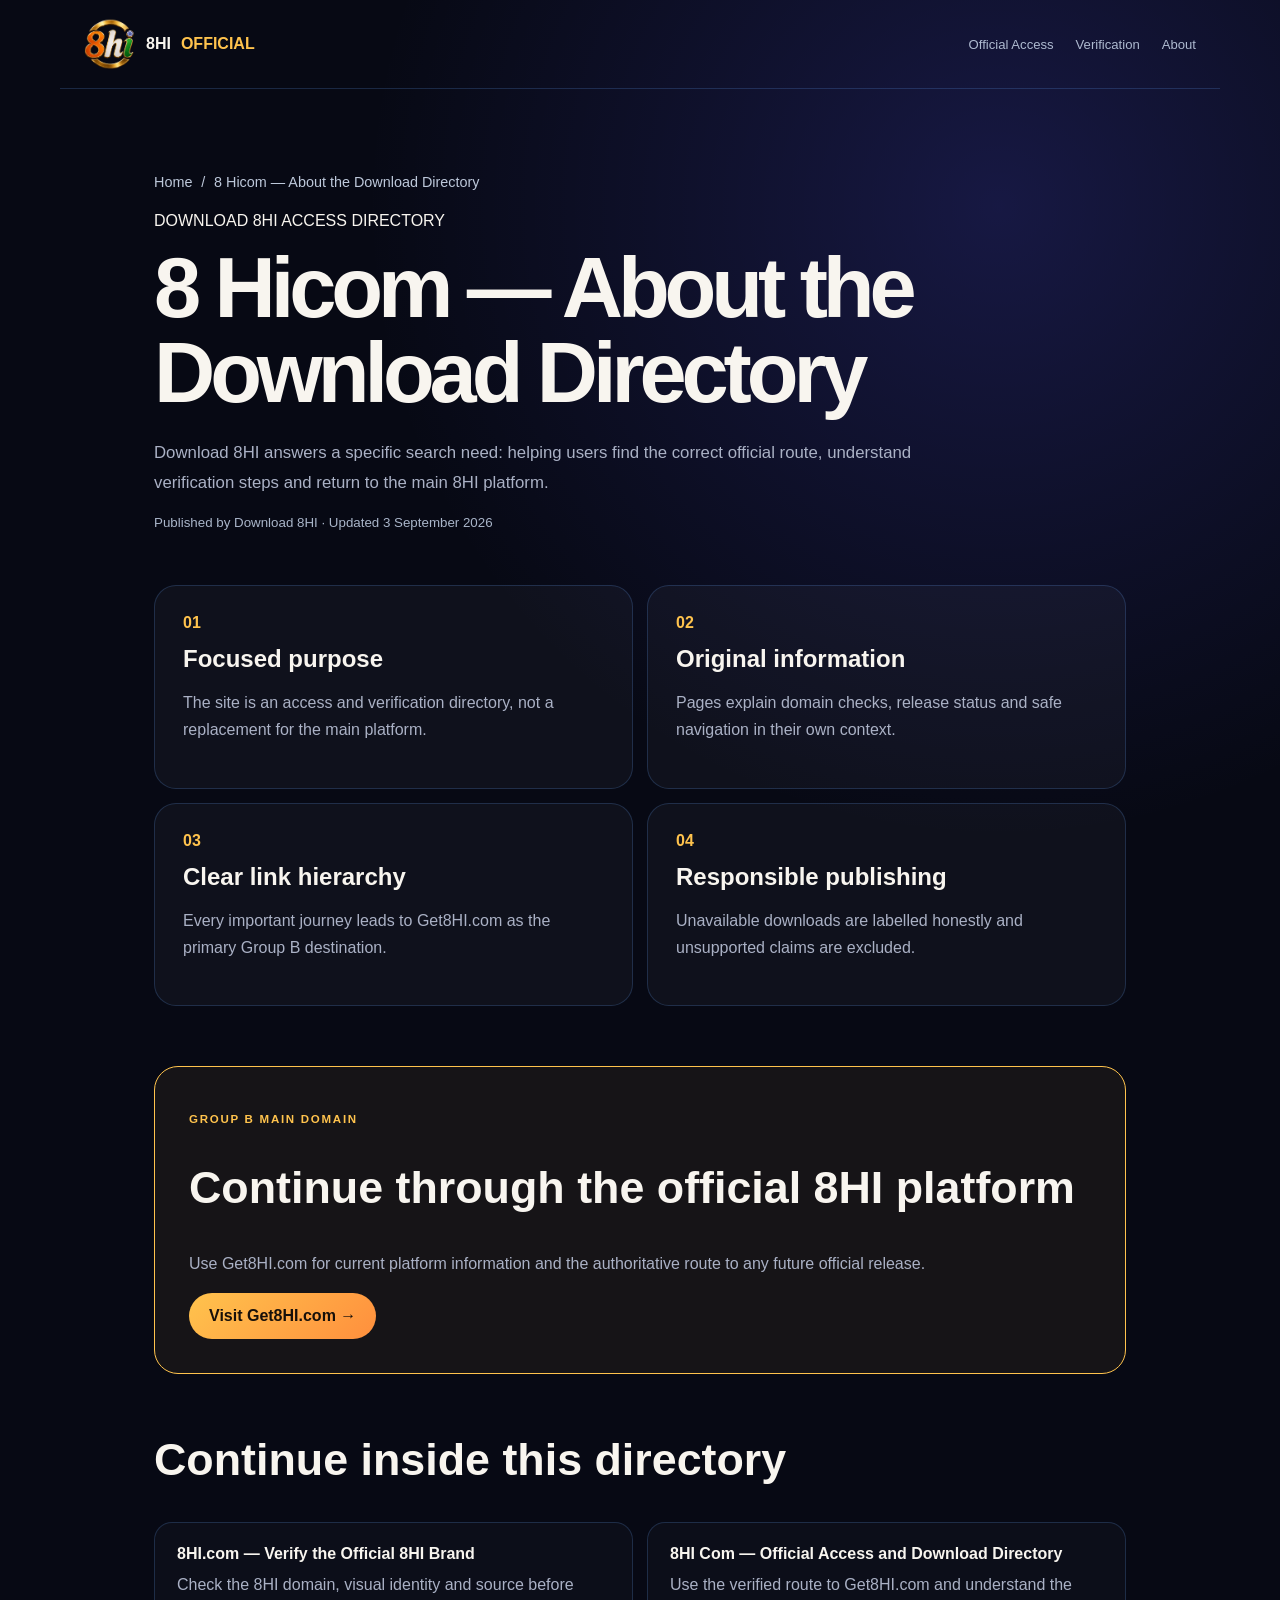
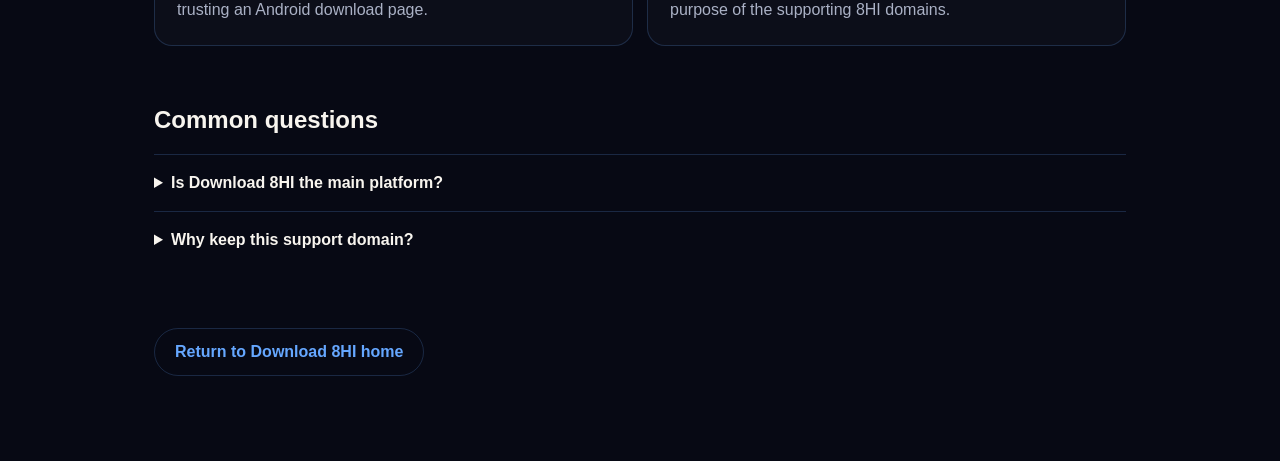
==== about/index.html @ d0ed527a "Migrate 8HI site to GitHub Pages with live APK download" ====
<!DOCTYPE html><html lang="en-IN"><head><meta charSet="utf-8"/><meta name="viewport" content="width=device-width, initial-scale=1"/><link rel="preload" href="/assets/8hi-mark.png" as="image"/><link rel="stylesheet" href="/_next/static/css/index.BvrTuBXG.css" data-rsc-css-href="/_next/static/css/index.BvrTuBXG.css" data-precedence="vite-rsc/importer-resources"/><link rel="stylesheet" href="/_next/static/css/page.BVVyRbka.css" data-rsc-css-href="/_next/static/css/page.BVVyRbka.css" data-precedence="vite-rsc/importer-resources"/><link rel="stylesheet" href="/_next/static/css/Seo.DrMm3ydV.css" data-rsc-css-href="/_next/static/css/Seo.DrMm3ydV.css" data-precedence="vite-rsc/importer-resources"/><link rel="modulepreload" fetchPriority="low" href="/_next/static/chunks/index-DeOnzYDZ.js"/><script src="/_next/static/chunks/rolldown-runtime-C60lm6uB.js" type="module" async=""></script><script src="/_next/static/chunks/framework-BgSIrAUN.js" type="module" async=""></script><link rel="modulepreload" href="/_next/static/chunks/layout-segment-context-BH-YKs9g.js" crossorigin=""/><script>Object.assign(((self[Symbol.for("vinext.navigationRuntime")]??={bootstrap:{routeManifest:null},functions:{}}).bootstrap.rsc??={rsc:[]}),{params:{"slug":"about"},nav:{"pathname":"/about","searchParams":[]}})</script><link rel="modulepreload" href="/_next/static/chunks/index-DeOnzYDZ.js" />
</head><body><main><script type="application/ld+json">{"@context":"https://schema.org","@graph":[{"@type":"Organization","@id":"https://download8hi.com/#organization","name":"Download 8HI","url":"https://download8hi.com/","logo":{"@type":"ImageObject","url":"https://download8hi.com/icon-512.png"}},{"@type":"WebSite","@id":"https://download8hi.com/#website","name":"Download 8HI","url":"https://download8hi.com/","inLanguage":"en-IN","publisher":{"@id":"https://download8hi.com/#organization"}},{"@type":"WebPage","name":"8 Hicom — About the Download Directory","description":"Learn why Download 8HI exists and how it supports the primary Get8HI.com platform without duplicating it.","url":"https://download8hi.com/about","datePublished":"2026-08-31","dateModified":"2026-08-31","isPartOf":{"@id":"https://download8hi.com/#website"}},{"@type":"BreadcrumbList","itemListElement":[{"@type":"ListItem","position":1,"name":"Download 8HI","item":"https://download8hi.com/"},{"@type":"ListItem","position":2,"name":"8 Hicom — About the Download Directory","item":"https://download8hi.com/about"}]},{"@type":"FAQPage","mainEntity":[{"@type":"Question","name":"Is Download 8HI the main platform?","acceptedAnswer":{"@type":"Answer","text":"No. Get8HI.com is the main Group B platform."}},{"@type":"Question","name":"Why keep this support domain?","acceptedAnswer":{"@type":"Answer","text":"It serves users searching specifically for download and verification information."}}]}]}</script><header><a class="brand" href="/"><img src="/assets/8hi-mark.png" alt="Download 8HI" width="52" height="52"/>8HI <b>OFFICIAL</b></a><nav><a href="/official-sites">Official Access</a><a href="/brand">Verification</a><a href="/about">About</a></nav></header><article class="subpage"><nav class="crumb"><a href="/">Home</a><span>/</span><span>8 Hicom — About the Download Directory</span></nav><p class="eyebrow">DOWNLOAD 8HI ACCESS DIRECTORY</p><h1>8 Hicom — About the Download Directory</h1><p class="intro">Download 8HI answers a specific search need: helping users find the correct official route, understand verification steps and return to the main 8HI platform.</p><small class="updated">Published by Download 8HI · Updated 3 September 2026</small><div class="subgrid"><section><b>0<!-- -->1</b><h2>Focused purpose</h2><p>The site is an access and verification directory, not a replacement for the main platform.</p></section><section><b>0<!-- -->2</b><h2>Original information</h2><p>Pages explain domain checks, release status and safe navigation in their own context.</p></section><section><b>0<!-- -->3</b><h2>Clear link hierarchy</h2><p>Every important journey leads to Get8HI.com as the primary Group B destination.</p></section><section><b>0<!-- -->4</b><h2>Responsible publishing</h2><p>Unavailable downloads are labelled honestly and unsupported claims are excluded.</p></section></div><section class="official-cta"><p>GROUP B MAIN DOMAIN</p><h2>Continue through the official 8HI platform</h2><p>Use Get8HI.com for current platform information and the authoritative route to any future official release.</p><a class="primary" href="https://get8hi.com/">Visit Get8HI.com →</a></section><section class="related"><h2>Continue inside this directory</h2><div><a href="/brand"><strong>8HI.com — Verify the Official 8HI Brand</strong><span>Check the 8HI domain, visual identity and source before trusting an Android download page.</span></a><a href="/official-sites"><strong>8HI Com — Official Access and Download Directory</strong><span>Use the verified route to Get8HI.com and understand the purpose of the supporting 8HI domains.</span></a></div></section><div class="faq"><h2>Common questions</h2><details><summary>Is Download 8HI the main platform?</summary><p>No. Get8HI.com is the main Group B platform.</p></details><details><summary>Why keep this support domain?</summary><p>It serves users searching specifically for download and verification information.</p></details></div><a class="secondary" href="/">Return to Download 8HI home</a></article></main><!--$--><!--/$--><div hidden=""><!--$--><div hidden=""><title>8 Hicom — About the Download Directory | Download 8HI</title><meta name="description" content="Learn why Download 8HI exists and how it supports the primary Get8HI.com platform without duplicating it."><meta name="robots" content="index, follow"><meta name="googlebot" content="index, follow, max-image-preview:large, max-snippet:-1"><meta property="og:title" content="Download 8HI — Official Release Guide"><meta property="og:description" content="A clear route to verified 8HI Android download information."><meta property="og:url" content="https://download8hi.com"><meta property="og:site_name" content="Download 8HI"><meta property="og:type" content="website"><meta property="og:locale" content="en_IN"><meta property="og:image" content="https://download8hi.com/og.png"><meta name="twitter:card" content="summary_large_image"><meta name="twitter:title" content="Download 8HI — Official Release Guide"><meta name="twitter:description" content="A clear route to verified 8HI Android download information."><meta name="twitter:image" content="https://download8hi.com/og.png"><link rel="shortcut icon" href="/favicon.ico"><link rel="icon" href="/icon-48.png" type="image/png" sizes="48x48"><link rel="icon" href="/icon.png" type="image/png" sizes="96x96"><link rel="icon" href="/icon-192.png" type="image/png" sizes="192x192"><link rel="icon" href="/favicon.ico" type="image/x-icon" sizes="48x48"><link rel="apple-touch-icon" href="/icon-192.png" type="image/png" sizes="192x192"><link rel="manifest" href="/manifest.webmanifest"><link rel="canonical" href="https://download8hi.com/about"></div><!--/$--></div><script type="module" src="/_next/static/chunks/index-DeOnzYDZ.js" id="_R_" async=""></script><script>((self[Symbol.for("vinext.navigationRuntime")]??={bootstrap:{routeManifest:null},functions:{}}).bootstrap.rsc??={rsc:[]}).rsc.push("4:I[\"d5075e13e03a\",[],\"Children\",1]\n")</script><script>((self[Symbol.for("vinext.navigationRuntime")]??={bootstrap:{routeManifest:null},functions:{}}).bootstrap.rsc??={rsc:[]}).rsc.push("5:I[\"f68a58624a56\",[],\"GlobalErrorBoundary\",1]\n")</script><script>((self[Symbol.for("vinext.navigationRuntime")]??={bootstrap:{routeManifest:null},functions:{}}).bootstrap.rsc??={rsc:[]}).rsc.push("6:I[\"ffd5c8636600\",[],\"default\",1]\n")</script><script>((self[Symbol.for("vinext.navigationRuntime")]??={bootstrap:{routeManifest:null},functions:{}}).bootstrap.rsc??={rsc:[]}).rsc.push("7:I[\"f68a58624a56\",[],\"ErrorBoundary\",1]\n")</script><script>((self[Symbol.for("vinext.navigationRuntime")]??={bootstrap:{routeManifest:null},functions:{}}).bootstrap.rsc??={rsc:[]}).rsc.push("8:I[\"ed53b9c3ef4a\",[],\"LayoutSegmentProvider\",1]\n")</script><script>((self[Symbol.for("vinext.navigationRuntime")]??={bootstrap:{routeManifest:null},functions:{}}).bootstrap.rsc??={rsc:[]}).rsc.push("9:I[\"d5075e13e03a\",[],\"Slot\",1]\n")</script><script>((self[Symbol.for("vinext.navigationRuntime")]??={bootstrap:{routeManifest:null},functions:{}}).bootstrap.rsc??={rsc:[]}).rsc.push("a:I[\"f68a58624a56\",[],\"NotFoundBoundary\",1]\n")</script><script>((self[Symbol.for("vinext.navigationRuntime")]??={bootstrap:{routeManifest:null},functions:{}}).bootstrap.rsc??={rsc:[]}).rsc.push("b:I[\"fe48302fca77\",[],\"AppRouterScrollTarget\",1]\n")</script><script>((self[Symbol.for("vinext.navigationRuntime")]??={bootstrap:{routeManifest:null},functions:{}}).bootstrap.rsc??={rsc:[]}).rsc.push("c:I[\"f68a58624a56\",[],\"RedirectBoundary\",1]\n")</script><script>((self[Symbol.for("vinext.navigationRuntime")]??={bootstrap:{routeManifest:null},functions:{}}).bootstrap.rsc??={rsc:[]}).rsc.push("d:\"$Sreact.suspense\"\n")</script><script>((self[Symbol.for("vinext.navigationRuntime")]??={bootstrap:{routeManifest:null},functions:{}}).bootstrap.rsc??={rsc:[]}).rsc.push(":HL[\"/_next/static/css/index.BvrTuBXG.css\",\"style\"     ]\n")</script><script>((self[Symbol.for("vinext.navigationRuntime")]??={bootstrap:{routeManifest:null},functions:{}}).bootstrap.rsc??={rsc:[]}).rsc.push("0:{\"__route\":\"route:/about\",\"__interceptionContext\":null,\"__layoutIds\":[\"layout:/\"],\"__rootLayout\":\"/\",\"__sourcePage\":\"/[slug]/page\",\"__vinext_streaming_metadata_body:route:/about\":\"$L1\",\"__vinext_streaming_metadata_outlet:route:/about\":\"$L2\",\"page:/about\":\"$L3\",\"layout:/\":[[[[\"$\",\"link\",\"css:/_next/static/css/index.BvrTuBXG.css\",{\"rel\":\"stylesheet\",\"precedence\":\"vite-rsc/importer-resources\",\"href\":\"/_next/static/css/index.BvrTuBXG.css\",\"data-rsc-css-href\":\"/_next/static/css/index.BvrTuBXG.css\"}],\"$undefined\"],[\"$\",\"html\",null,{\"lang\":\"en-IN\",\"children\":[\"$\",\"body\",null,{\"children\":[\"$\",\"$L4\",null,{}]}]}]],null],\"route:/about\":[[[\"$\",\"meta\",null,{\"charSet\":\"utf-8\"}],null,[[\"$\",\"meta\",\"0\",{\"name\":\"viewport\",\"content\":\"width=device-width, initial-scale=1\"}]]],[\"$\",\"$L5\",null,{\"fallback\":\"$6\",\"children\":[\"$\",\"$L7\",null,{\"fallback\":\"$6\",\"children\":[\"$\",\"$L8\",null,{\"providerId\":\"layout:/\",\"segmentMap\":{\"children\":[\"about\"]},\"children\":[\"$\",\"$L9\",null,{\"id\":\"layout:/\",\"parallelSlots\":\"$undefined\",\"children\":[\"$\",\"$La\",null,{\"resetKey\":\"slug|about|d\",\"fallback\":[\"$\",\"main\",null,{\"className\":\"subpage\",\"children\":[[\"$\",\"p\",null,{\"className\":\"eyebrow\",\"children\":\"404\"}],[\"$\",\"h1\",null,{\"children\":\"Destination not found\"}],[\"$\",\"p\",null,{\"className\":\"intro\",\"children\":\"Use the official directory to find a verified 8HI destination.\"}],[\"$\",\"a\",null,{\"href\":\"/official-sites\",\"children\":\"Open official sites\"}]]}],\"children\":[\"$\",\"$La\",null,{\"resetKey\":\"[\\\"slug|about|d\\\"]\",\"fallback\":[\"$\",\"main\",null,{\"className\":\"subpage\",\"children\":[[\"$\",\"p\",null,{\"className\":\"eyebrow\",\"children\":\"404\"}],[\"$\",\"h1\",null,{\"children\":\"Destination not found\"}],[\"$\",\"p\",null,{\"className\":\"intro\",\"children\":\"Use the official directory to find a verified 8HI destination.\"}],[\"$\",\"a\",null,{\"href\":\"/official-sites\",\"children\":\"Open official sites\"}]]}],\"children\":[\"$\",\"$Lb\",null,{\"children\":[\"$\",\"$Lc\",null,{\"children\":[[\"$\",\"$L8\",null,{\"providerId\":\"page:/about\",\"segmentMap\":{\"children\":[\"__PAGE__\"]},\"children\":[\"$\",\"$L9\",null,{\"id\":\"page:/about\"}]}],[\"$\",\"$d\",null,{\"fallback\":null,\"children\":[\"$\",\"$L9\",null,{\"id\":\"__vinext_streaming_metadata_outlet:route:/about\"}]}]]}]}]}]}]}]}]}]}],null,[\"$\",\"div\",null,{\"hidden\":true,\"children\":[\"$\",\"$d\",null,{\"fallback\":null,\"children\":[\"$\",\"$L9\",null,{\"id\":\"__vinext_streaming_metadata_body:route:/about\"}]}]}]],\"__layoutFlags\":{\"layout:/\":\"s\"},\"__artifactCompatibility\":{\"schemaVersion\":1,\"graphVersion\":\"app-route-graph:c75e66a7605490d9\",\"deploymentVersion\":\"1310b434-4f62-49c1-a3fc-9533849b3d44\",\"appElementsSchemaVersion\":1,\"rscPayloadSchemaVersion\":1,\"rootBoundaryId\":\"/\",\"renderEpoch\":null},\"__renderObservation\":{\"schemaVersion\":1,\"output\":{\"kind\":\"app-rsc\",\"mountedSlotsFingerprint\":null,\"renderEpoch\":null,\"rootBoundaryId\":\"/\",\"routeId\":\"route:/about\"},\"completeness\":\"partial\",\"boundaryOutcome\":{\"kind\":\"unknown\"},\"requestApis\":[{\"kind\":\"connection\",\"status\":\"unknown\"},{\"kind\":\"cookies\",\"status\":\"unknown\"},{\"kind\":\"draftMode\",\"status\":\"unknown\"},{\"kind\":\"headers\",\"status\":\"unknown\"},{\"kind\":\"params\",\"status\":\"observed\"},{\"kind\":\"searchParams\",\"status\":\"unknown\"}],\"dynamicFetches\":[],\"cacheTags\":[\"/about\",\"_N_T_/[slug]/layout\",\"_N_T_/[slug]/page\",\"_N_T_/about\",\"_N_T_/layout\"],\"pathTags\":[\"/about\"],\"cacheability\":\"unknown\",\"downgrade\":{\"target\":\"freshRender\",\"reasons\":[{\"code\":\"CP_DOWNGRADE_CACHEABILITY_UNKNOWN\",\"target\":\"freshRender\"},{\"code\":\"CP_DOWNGRADE_INCOMPLETE_OBSERVATION\",\"completeness\":\"partial\",\"target\":\"freshRender\"},{\"code\":\"CP_DOWNGRADE_UNKNOWN_REQUEST_API\",\"requestApi\":\"connection\",\"target\":\"freshRender\"},{\"code\":\"CP_DOWNGRADE_UNKNOWN_REQUEST_API\",\"requestApi\":\"cookies\",\"target\":\"freshRender\"},{\"code\":\"CP_DOWNGRADE_UNKNOWN_REQUEST_API\",\"requestApi\":\"draftMode\",\"target\":\"freshRender\"},{\"code\":\"CP_DOWNGRADE_UNKNOWN_REQUEST_API\",\"requestApi\":\"headers\",\"target\":\"freshRender\"},{\"code\":\"CP_DOWNGRADE_PUBLIC_REQUEST_API\",\"requestApi\":\"params\",\"target\":\"publicVariant\"},{\"code\":\"CP_DOWNGRADE_UNKNOWN_REQUEST_API\",\"requestApi\":\"searchParams\",\"target\":\"freshRender\"}],\"fallback\":{\"kind\":\"breakerFallback\",\"code\":\"CP_PRIVATE_DYNAMIC_DOWNGRADE\",\"mode\":\"renderFresh\",\"scope\":\"affectedOutput\",\"fields\":{\"reasonCodes\":[\"CP_DOWNGRADE_CACHEABILITY_UNKNOWN\",\"CP_DOWNGRADE_INCOMPLETE_OBSERVATION\",\"CP_DOWNGRADE_UNKNOWN_REQUEST_API\",\"CP_DOWNGRADE_UNKNOWN_REQUEST_API\",\"CP_DOWNGRADE_UNKNOWN_REQUEST_API\",\"CP_DOWNGRADE_UNKNOWN_REQUEST_API\",\"CP_DOWNGRADE_PUBLIC_REQUEST_API\",\"CP_DOWNGRADE_UNKNOWN_REQUEST_API\"],\"target\":\"freshRender\"}},\"isPublicCacheCandidate\":false}}}\n")</script><script>((self[Symbol.for("vinext.navigationRuntime")]??={bootstrap:{routeManifest:null},functions:{}}).bootstrap.rsc??={rsc:[]}).rsc.push("e:T642,")</script><script>((self[Symbol.for("vinext.navigationRuntime")]??={bootstrap:{routeManifest:null},functions:{}}).bootstrap.rsc??={rsc:[]}).rsc.push("\u003ctitle\u003e8 Hicom — About the Download Directory | Download 8HI\u003c/title\u003e\u003cmeta name=\"description\" content=\"Learn why Download 8HI exists and how it supports the primary Get8HI.com platform without duplicating it.\"\u003e\u003cmeta name=\"robots\" content=\"index, follow\"\u003e\u003cmeta name=\"googlebot\" content=\"index, follow, max-image-preview:large, max-snippet:-1\"\u003e\u003cmeta property=\"og:title\" content=\"Download 8HI — Official Release Guide\"\u003e\u003cmeta property=\"og:description\" content=\"A clear route to verified 8HI Android download information.\"\u003e\u003cmeta property=\"og:url\" content=\"https://download8hi.com\"\u003e\u003cmeta property=\"og:site_name\" content=\"Download 8HI\"\u003e\u003cmeta property=\"og:type\" content=\"website\"\u003e\u003cmeta property=\"og:locale\" content=\"en_IN\"\u003e\u003cmeta property=\"og:image\" content=\"https://download8hi.com/og.png\"\u003e\u003cmeta name=\"twitter:card\" content=\"summary_large_image\"\u003e\u003cmeta name=\"twitter:title\" content=\"Download 8HI — Official Release Guide\"\u003e\u003cmeta name=\"twitter:description\" content=\"A clear route to verified 8HI Android download information.\"\u003e\u003cmeta name=\"twitter:image\" content=\"https://download8hi.com/og.png\"\u003e\u003clink rel=\"shortcut icon\" href=\"/favicon.ico\"\u003e\u003clink rel=\"icon\" href=\"/icon-48.png\" type=\"image/png\" sizes=\"48x48\"\u003e\u003clink rel=\"icon\" href=\"/icon.png\" type=\"image/png\" sizes=\"96x96\"\u003e\u003clink rel=\"icon\" href=\"/icon-192.png\" type=\"image/png\" sizes=\"192x192\"\u003e\u003clink rel=\"icon\" href=\"/favicon.ico\" type=\"image/x-icon\" sizes=\"48x48\"\u003e\u003clink rel=\"apple-touch-icon\" href=\"/icon-192.png\" type=\"image/png\" sizes=\"192x192\"\u003e\u003clink rel=\"manifest\" href=\"/manifest.webmanifest\"\u003e\u003clink rel=\"canonical\" href=\"https://download8hi.com/about\"\u003e")</script><script>((self[Symbol.for("vinext.navigationRuntime")]??={bootstrap:{routeManifest:null},functions:{}}).bootstrap.rsc??={rsc:[]}).rsc.push("1:[\"$\",\"div\",null,{\"hidden\":true,\"dangerouslySetInnerHTML\":{\"__html\":\"$e\"}}]\n")</script><script>((self[Symbol.for("vinext.navigationRuntime")]??={bootstrap:{routeManifest:null},functions:{}}).bootstrap.rsc??={rsc:[]}).rsc.push("2:null\n")</script><script>((self[Symbol.for("vinext.navigationRuntime")]??={bootstrap:{routeManifest:null},functions:{}}).bootstrap.rsc??={rsc:[]}).rsc.push(":HL[\"/_next/static/css/page.BVVyRbka.css\",\"style\"     ]\n")</script><script>((self[Symbol.for("vinext.navigationRuntime")]??={bootstrap:{routeManifest:null},functions:{}}).bootstrap.rsc??={rsc:[]}).rsc.push(":HL[\"/_next/static/css/Seo.DrMm3ydV.css\",\"style\"     ]\n")</script><script>((self[Symbol.for("vinext.navigationRuntime")]??={bootstrap:{routeManifest:null},functions:{}}).bootstrap.rsc??={rsc:[]}).rsc.push("3:[[[\"$\",\"link\",\"css:/_next/static/css/page.BVVyRbka.css\",{\"rel\":\"stylesheet\",\"precedence\":\"vite-rsc/importer-resources\",\"href\":\"/_next/static/css/page.BVVyRbka.css\",\"data-rsc-css-href\":\"/_next/static/css/page.BVVyRbka.css\"}],[\"$\",\"link\",\"css:/_next/static/css/Seo.DrMm3ydV.css\",{\"rel\":\"stylesheet\",\"precedence\":\"vite-rsc/importer-resources\",\"href\":\"/_next/static/css/Seo.DrMm3ydV.css\",\"data-rsc-css-href\":\"/_next/static/css/Seo.DrMm3ydV.css\"}],\"$undefined\"],\"$Lf\"]\n")</script><script>((self[Symbol.for("vinext.navigationRuntime")]??={bootstrap:{routeManifest:null},functions:{}}).bootstrap.rsc??={rsc:[]}).rsc.push(":HL[\"/assets/8hi-mark.png\",\"image\"]\n")</script><script>((self[Symbol.for("vinext.navigationRuntime")]??={bootstrap:{routeManifest:null},functions:{}}).bootstrap.rsc??={rsc:[]}).rsc.push("10:T58d,")</script><script>((self[Symbol.for("vinext.navigationRuntime")]??={bootstrap:{routeManifest:null},functions:{}}).bootstrap.rsc??={rsc:[]}).rsc.push("{\"@context\":\"https://schema.org\",\"@graph\":[{\"@type\":\"Organization\",\"@id\":\"https://download8hi.com/#organization\",\"name\":\"Download 8HI\",\"url\":\"https://download8hi.com/\",\"logo\":{\"@type\":\"ImageObject\",\"url\":\"https://download8hi.com/icon-512.png\"}},{\"@type\":\"WebSite\",\"@id\":\"https://download8hi.com/#website\",\"name\":\"Download 8HI\",\"url\":\"https://download8hi.com/\",\"inLanguage\":\"en-IN\",\"publisher\":{\"@id\":\"https://download8hi.com/#organization\"}},{\"@type\":\"WebPage\",\"name\":\"8 Hicom — About the Download Directory\",\"description\":\"Learn why Download 8HI exists and how it supports the primary Get8HI.com platform without duplicating it.\",\"url\":\"https://download8hi.com/about\",\"datePublished\":\"2026-08-31\",\"dateModified\":\"2026-08-31\",\"isPartOf\":{\"@id\":\"https://download8hi.com/#website\"}},{\"@type\":\"BreadcrumbList\",\"itemListElement\":[{\"@type\":\"ListItem\",\"position\":1,\"name\":\"Download 8HI\",\"item\":\"https://download8hi.com/\"},{\"@type\":\"ListItem\",\"position\":2,\"name\":\"8 Hicom — About the Download Directory\",\"item\":\"https://download8hi.com/about\"}]},{\"@type\":\"FAQPage\",\"mainEntity\":[{\"@type\":\"Question\",\"name\":\"Is Download 8HI the main platform?\",\"acceptedAnswer\":{\"@type\":\"Answer\",\"text\":\"No. Get8HI.com is the main Group B platform.\"}},{\"@type\":\"Question\",\"name\":\"Why keep this support domain?\",\"acceptedAnswer\":{\"@type\":\"Answer\",\"text\":\"It serves users s")</script><script>((self[Symbol.for("vinext.navigationRuntime")]??={bootstrap:{routeManifest:null},functions:{}}).bootstrap.rsc??={rsc:[]}).rsc.push("earching specifically for download and verification information.\"}}]}]}")</script><script>((self[Symbol.for("vinext.navigationRuntime")]??={bootstrap:{routeManifest:null},functions:{}}).bootstrap.rsc??={rsc:[]}).rsc.push("f:[\"$\",\"main\",null,{\"children\":[[[[\"$\",\"link\",\"css:/_next/static/css/Seo.DrMm3ydV.css\",{\"rel\":\"stylesheet\",\"precedence\":\"vite-rsc/importer-resources\",\"href\":\"/_next/static/css/Seo.DrMm3ydV.css\",\"data-rsc-css-href\":\"/_next/static/css/Seo.DrMm3ydV.css\"}],\"$undefined\"],[\"$\",\"script\",null,{\"type\":\"application/ld+json\",\"dangerouslySetInnerHTML\":{\"__html\":\"$10\"}}]],[\"$\",\"header\",null,{\"children\":[[\"$\",\"a\",null,{\"className\":\"brand\",\"href\":\"/\",\"children\":[[\"$\",\"img\",null,{\"src\":\"/assets/8hi-mark.png\",\"alt\":\"Download 8HI\",\"width\":\"52\",\"height\":\"52\"}],\"8HI \",[\"$\",\"b\",null,{\"children\":\"OFFICIAL\"}]]}],[\"$\",\"nav\",null,{\"children\":[[\"$\",\"a\",null,{\"href\":\"/official-sites\",\"children\":\"Official Access\"}],[\"$\",\"a\",null,{\"href\":\"/brand\",\"children\":\"Verification\"}],[\"$\",\"a\",null,{\"href\":\"/about\",\"children\":\"About\"}]]}]]}],[\"$\",\"article\",null,{\"className\":\"subpage\",\"children\":[[\"$\",\"nav\",null,{\"className\":\"crumb\",\"children\":[[\"$\",\"a\",null,{\"href\":\"/\",\"children\":\"Home\"}],[\"$\",\"span\",null,{\"children\":\"/\"}],[\"$\",\"span\",null,{\"children\":\"8 Hicom — About the Download Directory\"}]]}],[\"$\",\"p\",null,{\"className\":\"eyebrow\",\"children\":\"DOWNLOAD 8HI ACCESS DIRECTORY\"}],[\"$\",\"h1\",null,{\"children\":\"8 Hicom — About the Download Directory\"}],[\"$\",\"p\",null,{\"className\":\"intro\",\"children\":\"Download 8HI answers a specific search need: helping users find the correct official route, understand verification steps and return to the main 8HI platform.\"}],[\"$\",\"small\",null,{\"className\":\"updated\",\"children\":\"Published by Download 8HI · Updated 3 September 2026\"}],[\"$\",\"div\",null,{\"className\":\"subgrid\",\"children\":[[\"$\",\"section\",\"Focused purpose\",{\"children\":[[\"$\",\"b\",null,{\"children\":[\"0\",1]}],[\"$\",\"h2\",null,{\"children\":\"Focused purpose\"}],[\"$\",\"p\",null,{\"children\":\"The site is an access and verification directory, not a replacement for the main platform.\"}]]}],[\"$\",\"section\",\"Original information\",{\"children\":[[\"$\",\"b\",null,{\"children\":[\"0\",2]}],[\"$\",\"h2\",null,{\"children\":\"Original information\"}],[\"$\",\"p\",null,{\"children\":\"Pages explain domain checks, release status and safe navigation in their own context.\"}]]}],[\"$\",\"section\",\"Clear link hierarchy\",{\"children\":[[\"$\",\"b\",null,{\"children\":[\"0\",3]}],[\"$\",\"h2\",null,{\"children\":\"Clear link hierarchy\"}],[\"$\",\"p\",null,{\"children\":\"Every important journey leads to Get8HI.com as the primary Group B destination.\"}]]}],[\"$\",\"section\",\"Responsible publishing\",{\"children\":[[\"$\",\"b\",null,{\"children\":[\"0\",4]}],[\"$\",\"h2\",null,{\"children\":\"Responsible publishing\"}],[\"$\",\"p\",null,{\"children\":\"Unavailable downloads are labelled honestly and unsupported claims are excluded.\"}]]}]]}],\"$L11\",\"$L12\",\"$L13\",\"$L14\"]}]]}]\n")</script><script>((self[Symbol.for("vinext.navigationRuntime")]??={bootstrap:{routeManifest:null},functions:{}}).bootstrap.rsc??={rsc:[]}).rsc.push("11:[\"$\",\"section\",null,{\"className\":\"official-cta\",\"children\":[[\"$\",\"p\",null,{\"children\":\"GROUP B MAIN DOMAIN\"}],[\"$\",\"h2\",null,{\"children\":\"Continue through the official 8HI platform\"}],[\"$\",\"p\",null,{\"children\":\"Use Get8HI.com for current platform information and the authoritative route to any future official release.\"}],[\"$\",\"a\",null,{\"className\":\"primary\",\"href\":\"https://get8hi.com/\",\"children\":\"Visit Get8HI.com →\"}]]}]\n")</script><script>((self[Symbol.for("vinext.navigationRuntime")]??={bootstrap:{routeManifest:null},functions:{}}).bootstrap.rsc??={rsc:[]}).rsc.push("12:[\"$\",\"section\",null,{\"className\":\"related\",\"children\":[[\"$\",\"h2\",null,{\"children\":\"Continue inside this directory\"}],[\"$\",\"div\",null,{\"children\":[[\"$\",\"a\",\"brand\",{\"href\":\"/brand\",\"children\":[[\"$\",\"strong\",null,{\"children\":\"8HI.com — Verify the Official 8HI Brand\"}],[\"$\",\"span\",null,{\"children\":\"Check the 8HI domain, visual identity and source before trusting an Android download page.\"}]]}],[\"$\",\"a\",\"official-sites\",{\"href\":\"/official-sites\",\"children\":[[\"$\",\"strong\",null,{\"children\":\"8HI Com — Official Access and Download Directory\"}],[\"$\",\"span\",null,{\"children\":\"Use the verified route to Get8HI.com and understand the purpose of the supporting 8HI domains.\"}]]}]]}]]}]\n")</script><script>((self[Symbol.for("vinext.navigationRuntime")]??={bootstrap:{routeManifest:null},functions:{}}).bootstrap.rsc??={rsc:[]}).rsc.push("13:[\"$\",\"div\",null,{\"className\":\"faq\",\"children\":[[\"$\",\"h2\",null,{\"children\":\"Common questions\"}],[[\"$\",\"details\",\"Is Download 8HI the main platform?\",{\"children\":[[\"$\",\"summary\",null,{\"children\":\"Is Download 8HI the main platform?\"}],[\"$\",\"p\",null,{\"children\":\"No. Get8HI.com is the main Group B platform.\"}]]}],[\"$\",\"details\",\"Why keep this support domain?\",{\"children\":[[\"$\",\"summary\",null,{\"children\":\"Why keep this support domain?\"}],[\"$\",\"p\",null,{\"children\":\"It serves users searching specifically for download and verification information.\"}]]}]]]}]\n")</script><script>((self[Symbol.for("vinext.navigationRuntime")]??={bootstrap:{routeManifest:null},functions:{}}).bootstrap.rsc??={rsc:[]}).rsc.push("14:[\"$\",\"a\",null,{\"className\":\"secondary\",\"href\":\"/\",\"children\":\"Return to Download 8HI home\"}]\n")</script><script>Object.assign(((self[Symbol.for("vinext.navigationRuntime")]??={bootstrap:{routeManifest:null},functions:{}}).bootstrap.rsc??={rsc:[]}),{"initialCacheKind":"static"});((self[Symbol.for("vinext.navigationRuntime")]??={bootstrap:{routeManifest:null},functions:{}}).bootstrap.rsc??={rsc:[]}).done=true</script><script src="/download-ready.js" defer></script></body></html>
---- _next/static/css/index.BvrTuBXG.css ----
:root{--bg:#070914;--text:#f8f5ef;--muted:#aab1c5;--gold:#ffc34d;--blue:#65a7ff;--line:#65a7ff33}*{box-sizing:border-box}html{scroll-behavior:smooth}body{background:var(--bg);color:var(--text);margin:0;font-family:Arial,sans-serif}a{color:inherit;text-decoration:none}main{background:radial-gradient(circle at 78% 10%,#5655ff33,transparent 30%),var(--bg)}header{border-bottom:1px solid var(--line);justify-content:space-between;align-items:center;max-width:1160px;margin:auto;padding:18px 24px;display:flex}.brand{align-items:center;gap:10px;font-weight:900;display:flex}.brand b{color:var(--gold)}header>a:last-child{color:var(--blue);font-size:.8rem}.hero{grid-template-columns:1fr .82fr;align-items:center;max-width:1160px;min-height:690px;margin:auto;padding:70px 24px;display:grid}.hero p,.network>p,.story>p{color:var(--gold);letter-spacing:.16em;font-size:.72rem;font-weight:900}.hero h1{letter-spacing:-.07em;margin:12px 0;font-size:clamp(3.8rem,7vw,7rem);line-height:.9}.hero h1 span{color:var(--blue);display:block}.hero h2{max-width:650px;color:var(--muted);font-size:1.05rem;font-weight:500;line-height:1.7}.hero img{filter:drop-shadow(0 35px 70px #000);border-radius:50%;width:100%;height:auto}.network,.story{max-width:1120px;margin:auto;padding:85px 24px}.network h2,.story h2{letter-spacing:-.05em;margin:10px 0 32px;font-size:clamp(2.4rem,5vw,4rem)}.network>div{grid-template-columns:1fr 1fr;gap:14px;display:grid}.network a{border:1px solid var(--line);background:#ffffff09;border-radius:24px;flex-direction:column;padding:30px;display:flex}.network small{color:var(--gold);letter-spacing:.12em}.network strong{margin:14px 0;font-size:1.8rem}.network span,.story span{color:var(--muted);line-height:1.6}.story>div{grid-template-columns:repeat(4,1fr);gap:12px;display:grid}.story span{border-top:1px solid var(--line);padding:22px}footer{border-top:1px solid var(--line);color:#929aaf;flex-wrap:wrap;justify-content:center;gap:24px;padding:32px;font-size:.78rem;display:flex}@media (max-width:720px){header{padding:12px 16px}.hero{text-align:center;grid-template-columns:1fr;min-height:auto;padding:55px 18px}.hero h1{font-size:3.8rem}.hero img{margin-top:40px}.network,.story{padding:65px 18px}.network>div,.story>div{grid-template-columns:1fr}}
---- _next/static/css/page.BVVyRbka.css ----
.subpage{max-width:1020px;margin:auto;padding:85px 24px}.subpage h1{letter-spacing:-.06em;max-width:880px;margin:12px 0 22px;font-size:clamp(3rem,7vw,5.3rem);line-height:1}.subpage>.intro{max-width:820px;color:var(--muted);font-size:1.05rem;line-height:1.8}.subgrid{grid-template-columns:1fr 1fr;gap:14px;margin:55px 0;display:grid}.subgrid section{border:1px solid var(--line);background:#ffffff09;border-radius:22px;padding:28px}.subgrid b{color:var(--gold)}.subgrid h2{margin:13px 0 9px}.subgrid p,.faq p{color:var(--muted);line-height:1.7}.faq{margin:60px 0}.faq details{border-top:1px solid var(--line);padding:19px 0}.faq summary{cursor:pointer;font-weight:800}@media (max-width:720px){.subpage{padding:55px 18px}.subpage h1{font-size:3rem}.subgrid{grid-template-columns:1fr}}
---- _next/static/css/Seo.DrMm3ydV.css ----
.actions{flex-wrap:wrap;align-items:center;gap:16px;margin-top:24px;display:flex}.primary,.secondary{border-radius:999px;padding:14px 20px;font-weight:900;display:inline-flex}.primary{background:linear-gradient(135deg,var(--gold),#ff8f3d);color:#17100a}.secondary{border:1px solid var(--line);color:var(--blue)}.main-domain{border-color:var(--gold)!important;background:#ffc34d14!important}.story a{color:var(--gold);font-weight:800}.official-cta{border:1px solid var(--gold);background:#ffc34d0f;border-radius:24px;margin:60px 0;padding:34px}.official-cta>p:first-child{color:var(--gold);letter-spacing:.15em;font-size:.72rem;font-weight:900}.official-cta h2,.related h2{font-size:clamp(1.8rem,4vw,2.8rem)}.official-cta>p:not(:first-child){color:var(--muted);line-height:1.7}.related{margin:60px 0}.related>div{grid-template-columns:1fr 1fr;gap:14px;display:grid}.related a{border:1px solid var(--line);background:#ffffff06;border-radius:18px;flex-direction:column;gap:10px;padding:22px;display:flex}.related span{color:var(--muted);line-height:1.55}@media (max-width:720px){.actions{justify-content:center}.related>div{grid-template-columns:1fr}}.crumb{color:#bdc8da;flex-wrap:wrap;align-items:center;gap:.55rem;margin:0 0 1.4rem;font-size:.9rem;display:flex}.crumb a{color:inherit}.updated{color:#a9b5c9;margin:1rem 0 2rem;display:block}header nav{color:#aebad0;gap:22px;font-size:.82rem;display:flex}:is(a:focus-visible,summary:focus-visible){outline-offset:4px;outline:3px solid #e8bd4b}@media (max-width:720px){body{padding-bottom:68px}header nav{z-index:20;border:1px solid var(--line);-webkit-backdrop-filter:blur(14px);backdrop-filter:blur(14px);background:#070914f0;border-radius:18px;justify-content:space-around;gap:4px;padding:15px 8px;position:fixed;bottom:9px;left:10px;right:10px}header nav a{font-size:.75rem}}
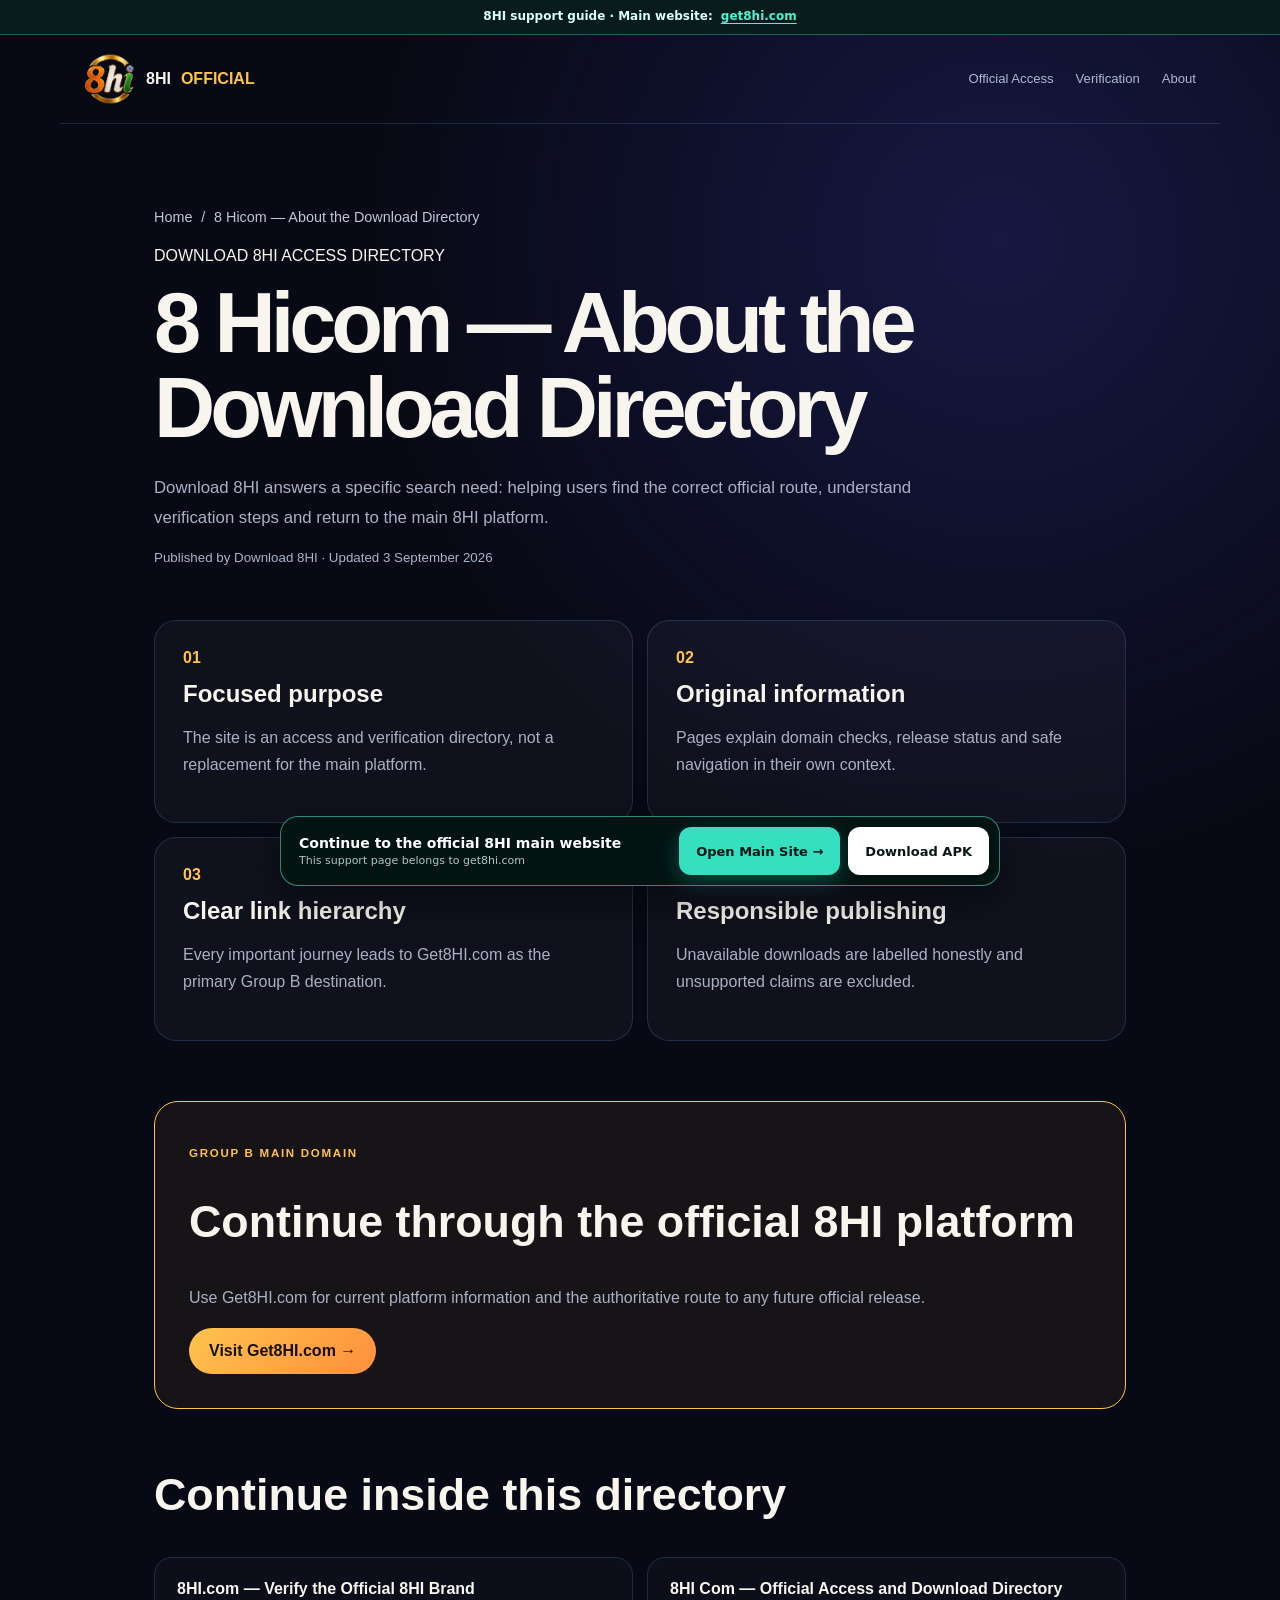
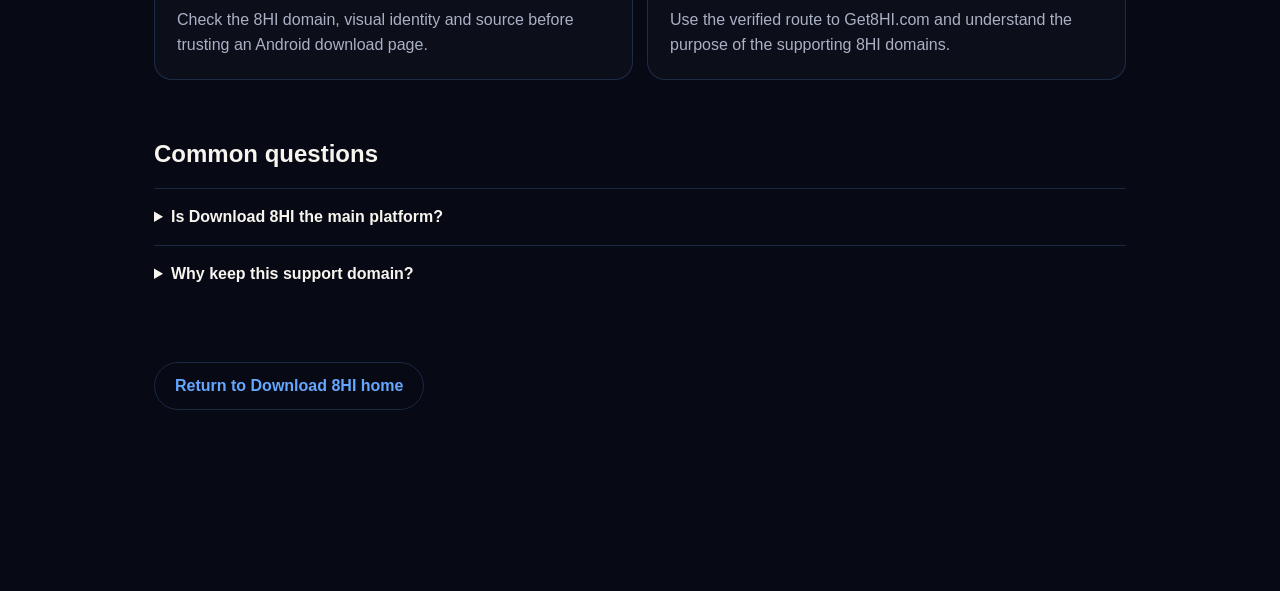
==== commit aef77df0: "Add clear mobile navigation to main site" ====
--- a/about/index.html
+++ b/about/index.html
@@ -1,2 +1,2 @@
 <!DOCTYPE html><html lang="en-IN"><head><meta charSet="utf-8"/><meta name="viewport" content="width=device-width, initial-scale=1"/><link rel="preload" href="/assets/8hi-mark.png" as="image"/><link rel="stylesheet" href="/_next/static/css/index.BvrTuBXG.css" data-rsc-css-href="/_next/static/css/index.BvrTuBXG.css" data-precedence="vite-rsc/importer-resources"/><link rel="stylesheet" href="/_next/static/css/page.BVVyRbka.css" data-rsc-css-href="/_next/static/css/page.BVVyRbka.css" data-precedence="vite-rsc/importer-resources"/><link rel="stylesheet" href="/_next/static/css/Seo.DrMm3ydV.css" data-rsc-css-href="/_next/static/css/Seo.DrMm3ydV.css" data-precedence="vite-rsc/importer-resources"/><link rel="modulepreload" fetchPriority="low" href="/_next/static/chunks/index-DeOnzYDZ.js"/><script src="/_next/static/chunks/rolldown-runtime-C60lm6uB.js" type="module" async=""></script><script src="/_next/static/chunks/framework-BgSIrAUN.js" type="module" async=""></script><link rel="modulepreload" href="/_next/static/chunks/layout-segment-context-BH-YKs9g.js" crossorigin=""/><script>Object.assign(((self[Symbol.for("vinext.navigationRuntime")]??={bootstrap:{routeManifest:null},functions:{}}).bootstrap.rsc??={rsc:[]}),{params:{"slug":"about"},nav:{"pathname":"/about","searchParams":[]}})</script><link rel="modulepreload" href="/_next/static/chunks/index-DeOnzYDZ.js" />
-</head><body><main><script type="application/ld+json">{"@context":"https://schema.org","@graph":[{"@type":"Organization","@id":"https://download8hi.com/#organization","name":"Download 8HI","url":"https://download8hi.com/","logo":{"@type":"ImageObject","url":"https://download8hi.com/icon-512.png"}},{"@type":"WebSite","@id":"https://download8hi.com/#website","name":"Download 8HI","url":"https://download8hi.com/","inLanguage":"en-IN","publisher":{"@id":"https://download8hi.com/#organization"}},{"@type":"WebPage","name":"8 Hicom — About the Download Directory","description":"Learn why Download 8HI exists and how it supports the primary Get8HI.com platform without duplicating it.","url":"https://download8hi.com/about","datePublished":"2026-08-31","dateModified":"2026-08-31","isPartOf":{"@id":"https://download8hi.com/#website"}},{"@type":"BreadcrumbList","itemListElement":[{"@type":"ListItem","position":1,"name":"Download 8HI","item":"https://download8hi.com/"},{"@type":"ListItem","position":2,"name":"8 Hicom — About the Download Directory","item":"https://download8hi.com/about"}]},{"@type":"FAQPage","mainEntity":[{"@type":"Question","name":"Is Download 8HI the main platform?","acceptedAnswer":{"@type":"Answer","text":"No. Get8HI.com is the main Group B platform."}},{"@type":"Question","name":"Why keep this support domain?","acceptedAnswer":{"@type":"Answer","text":"It serves users searching specifically for download and verification information."}}]}]}</script><header><a class="brand" href="/"><img src="/assets/8hi-mark.png" alt="Download 8HI" width="52" height="52"/>8HI <b>OFFICIAL</b></a><nav><a href="/official-sites">Official Access</a><a href="/brand">Verification</a><a href="/about">About</a></nav></header><article class="subpage"><nav class="crumb"><a href="/">Home</a><span>/</span><span>8 Hicom — About the Download Directory</span></nav><p class="eyebrow">DOWNLOAD 8HI ACCESS DIRECTORY</p><h1>8 Hicom — About the Download Directory</h1><p class="intro">Download 8HI answers a specific search need: helping users find the correct official route, understand verification steps and return to the main 8HI platform.</p><small class="updated">Published by Download 8HI · Updated 3 September 2026</small><div class="subgrid"><section><b>0<!-- -->1</b><h2>Focused purpose</h2><p>The site is an access and verification directory, not a replacement for the main platform.</p></section><section><b>0<!-- -->2</b><h2>Original information</h2><p>Pages explain domain checks, release status and safe navigation in their own context.</p></section><section><b>0<!-- -->3</b><h2>Clear link hierarchy</h2><p>Every important journey leads to Get8HI.com as the primary Group B destination.</p></section><section><b>0<!-- -->4</b><h2>Responsible publishing</h2><p>Unavailable downloads are labelled honestly and unsupported claims are excluded.</p></section></div><section class="official-cta"><p>GROUP B MAIN DOMAIN</p><h2>Continue through the official 8HI platform</h2><p>Use Get8HI.com for current platform information and the authoritative route to any future official release.</p><a class="primary" href="https://get8hi.com/">Visit Get8HI.com →</a></section><section class="related"><h2>Continue inside this directory</h2><div><a href="/brand"><strong>8HI.com — Verify the Official 8HI Brand</strong><span>Check the 8HI domain, visual identity and source before trusting an Android download page.</span></a><a href="/official-sites"><strong>8HI Com — Official Access and Download Directory</strong><span>Use the verified route to Get8HI.com and understand the purpose of the supporting 8HI domains.</span></a></div></section><div class="faq"><h2>Common questions</h2><details><summary>Is Download 8HI the main platform?</summary><p>No. Get8HI.com is the main Group B platform.</p></details><details><summary>Why keep this support domain?</summary><p>It serves users searching specifically for download and verification information.</p></details></div><a class="secondary" href="/">Return to Download 8HI home</a></article></main><!--$--><!--/$--><div hidden=""><!--$--><div hidden=""><title>8 Hicom — About the Download Directory | Download 8HI</title><meta name="description" content="Learn why Download 8HI exists and how it supports the primary Get8HI.com platform without duplicating it."><meta name="robots" content="index, follow"><meta name="googlebot" content="index, follow, max-image-preview:large, max-snippet:-1"><meta property="og:title" content="Download 8HI — Official Release Guide"><meta property="og:description" content="A clear route to verified 8HI Android download information."><meta property="og:url" content="https://download8hi.com"><meta property="og:site_name" content="Download 8HI"><meta property="og:type" content="website"><meta property="og:locale" content="en_IN"><meta property="og:image" content="https://download8hi.com/og.png"><meta name="twitter:card" content="summary_large_image"><meta name="twitter:title" content="Download 8HI — Official Release Guide"><meta name="twitter:description" content="A clear route to verified 8HI Android download information."><meta name="twitter:image" content="https://download8hi.com/og.png"><link rel="shortcut icon" href="/favicon.ico"><link rel="icon" href="/icon-48.png" type="image/png" sizes="48x48"><link rel="icon" href="/icon.png" type="image/png" sizes="96x96"><link rel="icon" href="/icon-192.png" type="image/png" sizes="192x192"><link rel="icon" href="/favicon.ico" type="image/x-icon" sizes="48x48"><link rel="apple-touch-icon" href="/icon-192.png" type="image/png" sizes="192x192"><link rel="manifest" href="/manifest.webmanifest"><link rel="canonical" href="https://download8hi.com/about"></div><!--/$--></div><script type="module" src="/_next/static/chunks/index-DeOnzYDZ.js" id="_R_" async=""></script><script>((self[Symbol.for("vinext.navigationRuntime")]??={bootstrap:{routeManifest:null},functions:{}}).bootstrap.rsc??={rsc:[]}).rsc.push("4:I[\"d5075e13e03a\",[],\"Children\",1]\n")</script><script>((self[Symbol.for("vinext.navigationRuntime")]??={bootstrap:{routeManifest:null},functions:{}}).bootstrap.rsc??={rsc:[]}).rsc.push("5:I[\"f68a58624a56\",[],\"GlobalErrorBoundary\",1]\n")</script><script>((self[Symbol.for("vinext.navigationRuntime")]??={bootstrap:{routeManifest:null},functions:{}}).bootstrap.rsc??={rsc:[]}).rsc.push("6:I[\"ffd5c8636600\",[],\"default\",1]\n")</script><script>((self[Symbol.for("vinext.navigationRuntime")]??={bootstrap:{routeManifest:null},functions:{}}).bootstrap.rsc??={rsc:[]}).rsc.push("7:I[\"f68a58624a56\",[],\"ErrorBoundary\",1]\n")</script><script>((self[Symbol.for("vinext.navigationRuntime")]??={bootstrap:{routeManifest:null},functions:{}}).bootstrap.rsc??={rsc:[]}).rsc.push("8:I[\"ed53b9c3ef4a\",[],\"LayoutSegmentProvider\",1]\n")</script><script>((self[Symbol.for("vinext.navigationRuntime")]??={bootstrap:{routeManifest:null},functions:{}}).bootstrap.rsc??={rsc:[]}).rsc.push("9:I[\"d5075e13e03a\",[],\"Slot\",1]\n")</script><script>((self[Symbol.for("vinext.navigationRuntime")]??={bootstrap:{routeManifest:null},functions:{}}).bootstrap.rsc??={rsc:[]}).rsc.push("a:I[\"f68a58624a56\",[],\"NotFoundBoundary\",1]\n")</script><script>((self[Symbol.for("vinext.navigationRuntime")]??={bootstrap:{routeManifest:null},functions:{}}).bootstrap.rsc??={rsc:[]}).rsc.push("b:I[\"fe48302fca77\",[],\"AppRouterScrollTarget\",1]\n")</script><script>((self[Symbol.for("vinext.navigationRuntime")]??={bootstrap:{routeManifest:null},functions:{}}).bootstrap.rsc??={rsc:[]}).rsc.push("c:I[\"f68a58624a56\",[],\"RedirectBoundary\",1]\n")</script><script>((self[Symbol.for("vinext.navigationRuntime")]??={bootstrap:{routeManifest:null},functions:{}}).bootstrap.rsc??={rsc:[]}).rsc.push("d:\"$Sreact.suspense\"\n")</script><script>((self[Symbol.for("vinext.navigationRuntime")]??={bootstrap:{routeManifest:null},functions:{}}).bootstrap.rsc??={rsc:[]}).rsc.push(":HL[\"/_next/static/css/index.BvrTuBXG.css\",\"style\"     ]\n")</script><script>((self[Symbol.for("vinext.navigationRuntime")]??={bootstrap:{routeManifest:null},functions:{}}).bootstrap.rsc??={rsc:[]}).rsc.push("0:{\"__route\":\"route:/about\",\"__interceptionContext\":null,\"__layoutIds\":[\"layout:/\"],\"__rootLayout\":\"/\",\"__sourcePage\":\"/[slug]/page\",\"__vinext_streaming_metadata_body:route:/about\":\"$L1\",\"__vinext_streaming_metadata_outlet:route:/about\":\"$L2\",\"page:/about\":\"$L3\",\"layout:/\":[[[[\"$\",\"link\",\"css:/_next/static/css/index.BvrTuBXG.css\",{\"rel\":\"stylesheet\",\"precedence\":\"vite-rsc/importer-resources\",\"href\":\"/_next/static/css/index.BvrTuBXG.css\",\"data-rsc-css-href\":\"/_next/static/css/index.BvrTuBXG.css\"}],\"$undefined\"],[\"$\",\"html\",null,{\"lang\":\"en-IN\",\"children\":[\"$\",\"body\",null,{\"children\":[\"$\",\"$L4\",null,{}]}]}]],null],\"route:/about\":[[[\"$\",\"meta\",null,{\"charSet\":\"utf-8\"}],null,[[\"$\",\"meta\",\"0\",{\"name\":\"viewport\",\"content\":\"width=device-width, initial-scale=1\"}]]],[\"$\",\"$L5\",null,{\"fallback\":\"$6\",\"children\":[\"$\",\"$L7\",null,{\"fallback\":\"$6\",\"children\":[\"$\",\"$L8\",null,{\"providerId\":\"layout:/\",\"segmentMap\":{\"children\":[\"about\"]},\"children\":[\"$\",\"$L9\",null,{\"id\":\"layout:/\",\"parallelSlots\":\"$undefined\",\"children\":[\"$\",\"$La\",null,{\"resetKey\":\"slug|about|d\",\"fallback\":[\"$\",\"main\",null,{\"className\":\"subpage\",\"children\":[[\"$\",\"p\",null,{\"className\":\"eyebrow\",\"children\":\"404\"}],[\"$\",\"h1\",null,{\"children\":\"Destination not found\"}],[\"$\",\"p\",null,{\"className\":\"intro\",\"children\":\"Use the official directory to find a verified 8HI destination.\"}],[\"$\",\"a\",null,{\"href\":\"/official-sites\",\"children\":\"Open official sites\"}]]}],\"children\":[\"$\",\"$La\",null,{\"resetKey\":\"[\\\"slug|about|d\\\"]\",\"fallback\":[\"$\",\"main\",null,{\"className\":\"subpage\",\"children\":[[\"$\",\"p\",null,{\"className\":\"eyebrow\",\"children\":\"404\"}],[\"$\",\"h1\",null,{\"children\":\"Destination not found\"}],[\"$\",\"p\",null,{\"className\":\"intro\",\"children\":\"Use the official directory to find a verified 8HI destination.\"}],[\"$\",\"a\",null,{\"href\":\"/official-sites\",\"children\":\"Open official sites\"}]]}],\"children\":[\"$\",\"$Lb\",null,{\"children\":[\"$\",\"$Lc\",null,{\"children\":[[\"$\",\"$L8\",null,{\"providerId\":\"page:/about\",\"segmentMap\":{\"children\":[\"__PAGE__\"]},\"children\":[\"$\",\"$L9\",null,{\"id\":\"page:/about\"}]}],[\"$\",\"$d\",null,{\"fallback\":null,\"children\":[\"$\",\"$L9\",null,{\"id\":\"__vinext_streaming_metadata_outlet:route:/about\"}]}]]}]}]}]}]}]}]}]}],null,[\"$\",\"div\",null,{\"hidden\":true,\"children\":[\"$\",\"$d\",null,{\"fallback\":null,\"children\":[\"$\",\"$L9\",null,{\"id\":\"__vinext_streaming_metadata_body:route:/about\"}]}]}]],\"__layoutFlags\":{\"layout:/\":\"s\"},\"__artifactCompatibility\":{\"schemaVersion\":1,\"graphVersion\":\"app-route-graph:c75e66a7605490d9\",\"deploymentVersion\":\"1310b434-4f62-49c1-a3fc-9533849b3d44\",\"appElementsSchemaVersion\":1,\"rscPayloadSchemaVersion\":1,\"rootBoundaryId\":\"/\",\"renderEpoch\":null},\"__renderObservation\":{\"schemaVersion\":1,\"output\":{\"kind\":\"app-rsc\",\"mountedSlotsFingerprint\":null,\"renderEpoch\":null,\"rootBoundaryId\":\"/\",\"routeId\":\"route:/about\"},\"completeness\":\"partial\",\"boundaryOutcome\":{\"kind\":\"unknown\"},\"requestApis\":[{\"kind\":\"connection\",\"status\":\"unknown\"},{\"kind\":\"cookies\",\"status\":\"unknown\"},{\"kind\":\"draftMode\",\"status\":\"unknown\"},{\"kind\":\"headers\",\"status\":\"unknown\"},{\"kind\":\"params\",\"status\":\"observed\"},{\"kind\":\"searchParams\",\"status\":\"unknown\"}],\"dynamicFetches\":[],\"cacheTags\":[\"/about\",\"_N_T_/[slug]/layout\",\"_N_T_/[slug]/page\",\"_N_T_/about\",\"_N_T_/layout\"],\"pathTags\":[\"/about\"],\"cacheability\":\"unknown\",\"downgrade\":{\"target\":\"freshRender\",\"reasons\":[{\"code\":\"CP_DOWNGRADE_CACHEABILITY_UNKNOWN\",\"target\":\"freshRender\"},{\"code\":\"CP_DOWNGRADE_INCOMPLETE_OBSERVATION\",\"completeness\":\"partial\",\"target\":\"freshRender\"},{\"code\":\"CP_DOWNGRADE_UNKNOWN_REQUEST_API\",\"requestApi\":\"connection\",\"target\":\"freshRender\"},{\"code\":\"CP_DOWNGRADE_UNKNOWN_REQUEST_API\",\"requestApi\":\"cookies\",\"target\":\"freshRender\"},{\"code\":\"CP_DOWNGRADE_UNKNOWN_REQUEST_API\",\"requestApi\":\"draftMode\",\"target\":\"freshRender\"},{\"code\":\"CP_DOWNGRADE_UNKNOWN_REQUEST_API\",\"requestApi\":\"headers\",\"target\":\"freshRender\"},{\"code\":\"CP_DOWNGRADE_PUBLIC_REQUEST_API\",\"requestApi\":\"params\",\"target\":\"publicVariant\"},{\"code\":\"CP_DOWNGRADE_UNKNOWN_REQUEST_API\",\"requestApi\":\"searchParams\",\"target\":\"freshRender\"}],\"fallback\":{\"kind\":\"breakerFallback\",\"code\":\"CP_PRIVATE_DYNAMIC_DOWNGRADE\",\"mode\":\"renderFresh\",\"scope\":\"affectedOutput\",\"fields\":{\"reasonCodes\":[\"CP_DOWNGRADE_CACHEABILITY_UNKNOWN\",\"CP_DOWNGRADE_INCOMPLETE_OBSERVATION\",\"CP_DOWNGRADE_UNKNOWN_REQUEST_API\",\"CP_DOWNGRADE_UNKNOWN_REQUEST_API\",\"CP_DOWNGRADE_UNKNOWN_REQUEST_API\",\"CP_DOWNGRADE_UNKNOWN_REQUEST_API\",\"CP_DOWNGRADE_PUBLIC_REQUEST_API\",\"CP_DOWNGRADE_UNKNOWN_REQUEST_API\"],\"target\":\"freshRender\"}},\"isPublicCacheCandidate\":false}}}\n")</script><script>((self[Symbol.for("vinext.navigationRuntime")]??={bootstrap:{routeManifest:null},functions:{}}).bootstrap.rsc??={rsc:[]}).rsc.push("e:T642,")</script><script>((self[Symbol.for("vinext.navigationRuntime")]??={bootstrap:{routeManifest:null},functions:{}}).bootstrap.rsc??={rsc:[]}).rsc.push("\u003ctitle\u003e8 Hicom — About the Download Directory | Download 8HI\u003c/title\u003e\u003cmeta name=\"description\" content=\"Learn why Download 8HI exists and how it supports the primary Get8HI.com platform without duplicating it.\"\u003e\u003cmeta name=\"robots\" content=\"index, follow\"\u003e\u003cmeta name=\"googlebot\" content=\"index, follow, max-image-preview:large, max-snippet:-1\"\u003e\u003cmeta property=\"og:title\" content=\"Download 8HI — Official Release Guide\"\u003e\u003cmeta property=\"og:description\" content=\"A clear route to verified 8HI Android download information.\"\u003e\u003cmeta property=\"og:url\" content=\"https://download8hi.com\"\u003e\u003cmeta property=\"og:site_name\" content=\"Download 8HI\"\u003e\u003cmeta property=\"og:type\" content=\"website\"\u003e\u003cmeta property=\"og:locale\" content=\"en_IN\"\u003e\u003cmeta property=\"og:image\" content=\"https://download8hi.com/og.png\"\u003e\u003cmeta name=\"twitter:card\" content=\"summary_large_image\"\u003e\u003cmeta name=\"twitter:title\" content=\"Download 8HI — Official Release Guide\"\u003e\u003cmeta name=\"twitter:description\" content=\"A clear route to verified 8HI Android download information.\"\u003e\u003cmeta name=\"twitter:image\" content=\"https://download8hi.com/og.png\"\u003e\u003clink rel=\"shortcut icon\" href=\"/favicon.ico\"\u003e\u003clink rel=\"icon\" href=\"/icon-48.png\" type=\"image/png\" sizes=\"48x48\"\u003e\u003clink rel=\"icon\" href=\"/icon.png\" type=\"image/png\" sizes=\"96x96\"\u003e\u003clink rel=\"icon\" href=\"/icon-192.png\" type=\"image/png\" sizes=\"192x192\"\u003e\u003clink rel=\"icon\" href=\"/favicon.ico\" type=\"image/x-icon\" sizes=\"48x48\"\u003e\u003clink rel=\"apple-touch-icon\" href=\"/icon-192.png\" type=\"image/png\" sizes=\"192x192\"\u003e\u003clink rel=\"manifest\" href=\"/manifest.webmanifest\"\u003e\u003clink rel=\"canonical\" href=\"https://download8hi.com/about\"\u003e")</script><script>((self[Symbol.for("vinext.navigationRuntime")]??={bootstrap:{routeManifest:null},functions:{}}).bootstrap.rsc??={rsc:[]}).rsc.push("1:[\"$\",\"div\",null,{\"hidden\":true,\"dangerouslySetInnerHTML\":{\"__html\":\"$e\"}}]\n")</script><script>((self[Symbol.for("vinext.navigationRuntime")]??={bootstrap:{routeManifest:null},functions:{}}).bootstrap.rsc??={rsc:[]}).rsc.push("2:null\n")</script><script>((self[Symbol.for("vinext.navigationRuntime")]??={bootstrap:{routeManifest:null},functions:{}}).bootstrap.rsc??={rsc:[]}).rsc.push(":HL[\"/_next/static/css/page.BVVyRbka.css\",\"style\"     ]\n")</script><script>((self[Symbol.for("vinext.navigationRuntime")]??={bootstrap:{routeManifest:null},functions:{}}).bootstrap.rsc??={rsc:[]}).rsc.push(":HL[\"/_next/static/css/Seo.DrMm3ydV.css\",\"style\"     ]\n")</script><script>((self[Symbol.for("vinext.navigationRuntime")]??={bootstrap:{routeManifest:null},functions:{}}).bootstrap.rsc??={rsc:[]}).rsc.push("3:[[[\"$\",\"link\",\"css:/_next/static/css/page.BVVyRbka.css\",{\"rel\":\"stylesheet\",\"precedence\":\"vite-rsc/importer-resources\",\"href\":\"/_next/static/css/page.BVVyRbka.css\",\"data-rsc-css-href\":\"/_next/static/css/page.BVVyRbka.css\"}],[\"$\",\"link\",\"css:/_next/static/css/Seo.DrMm3ydV.css\",{\"rel\":\"stylesheet\",\"precedence\":\"vite-rsc/importer-resources\",\"href\":\"/_next/static/css/Seo.DrMm3ydV.css\",\"data-rsc-css-href\":\"/_next/static/css/Seo.DrMm3ydV.css\"}],\"$undefined\"],\"$Lf\"]\n")</script><script>((self[Symbol.for("vinext.navigationRuntime")]??={bootstrap:{routeManifest:null},functions:{}}).bootstrap.rsc??={rsc:[]}).rsc.push(":HL[\"/assets/8hi-mark.png\",\"image\"]\n")</script><script>((self[Symbol.for("vinext.navigationRuntime")]??={bootstrap:{routeManifest:null},functions:{}}).bootstrap.rsc??={rsc:[]}).rsc.push("10:T58d,")</script><script>((self[Symbol.for("vinext.navigationRuntime")]??={bootstrap:{routeManifest:null},functions:{}}).bootstrap.rsc??={rsc:[]}).rsc.push("{\"@context\":\"https://schema.org\",\"@graph\":[{\"@type\":\"Organization\",\"@id\":\"https://download8hi.com/#organization\",\"name\":\"Download 8HI\",\"url\":\"https://download8hi.com/\",\"logo\":{\"@type\":\"ImageObject\",\"url\":\"https://download8hi.com/icon-512.png\"}},{\"@type\":\"WebSite\",\"@id\":\"https://download8hi.com/#website\",\"name\":\"Download 8HI\",\"url\":\"https://download8hi.com/\",\"inLanguage\":\"en-IN\",\"publisher\":{\"@id\":\"https://download8hi.com/#organization\"}},{\"@type\":\"WebPage\",\"name\":\"8 Hicom — About the Download Directory\",\"description\":\"Learn why Download 8HI exists and how it supports the primary Get8HI.com platform without duplicating it.\",\"url\":\"https://download8hi.com/about\",\"datePublished\":\"2026-08-31\",\"dateModified\":\"2026-08-31\",\"isPartOf\":{\"@id\":\"https://download8hi.com/#website\"}},{\"@type\":\"BreadcrumbList\",\"itemListElement\":[{\"@type\":\"ListItem\",\"position\":1,\"name\":\"Download 8HI\",\"item\":\"https://download8hi.com/\"},{\"@type\":\"ListItem\",\"position\":2,\"name\":\"8 Hicom — About the Download Directory\",\"item\":\"https://download8hi.com/about\"}]},{\"@type\":\"FAQPage\",\"mainEntity\":[{\"@type\":\"Question\",\"name\":\"Is Download 8HI the main platform?\",\"acceptedAnswer\":{\"@type\":\"Answer\",\"text\":\"No. Get8HI.com is the main Group B platform.\"}},{\"@type\":\"Question\",\"name\":\"Why keep this support domain?\",\"acceptedAnswer\":{\"@type\":\"Answer\",\"text\":\"It serves users s")</script><script>((self[Symbol.for("vinext.navigationRuntime")]??={bootstrap:{routeManifest:null},functions:{}}).bootstrap.rsc??={rsc:[]}).rsc.push("earching specifically for download and verification information.\"}}]}]}")</script><script>((self[Symbol.for("vinext.navigationRuntime")]??={bootstrap:{routeManifest:null},functions:{}}).bootstrap.rsc??={rsc:[]}).rsc.push("f:[\"$\",\"main\",null,{\"children\":[[[[\"$\",\"link\",\"css:/_next/static/css/Seo.DrMm3ydV.css\",{\"rel\":\"stylesheet\",\"precedence\":\"vite-rsc/importer-resources\",\"href\":\"/_next/static/css/Seo.DrMm3ydV.css\",\"data-rsc-css-href\":\"/_next/static/css/Seo.DrMm3ydV.css\"}],\"$undefined\"],[\"$\",\"script\",null,{\"type\":\"application/ld+json\",\"dangerouslySetInnerHTML\":{\"__html\":\"$10\"}}]],[\"$\",\"header\",null,{\"children\":[[\"$\",\"a\",null,{\"className\":\"brand\",\"href\":\"/\",\"children\":[[\"$\",\"img\",null,{\"src\":\"/assets/8hi-mark.png\",\"alt\":\"Download 8HI\",\"width\":\"52\",\"height\":\"52\"}],\"8HI \",[\"$\",\"b\",null,{\"children\":\"OFFICIAL\"}]]}],[\"$\",\"nav\",null,{\"children\":[[\"$\",\"a\",null,{\"href\":\"/official-sites\",\"children\":\"Official Access\"}],[\"$\",\"a\",null,{\"href\":\"/brand\",\"children\":\"Verification\"}],[\"$\",\"a\",null,{\"href\":\"/about\",\"children\":\"About\"}]]}]]}],[\"$\",\"article\",null,{\"className\":\"subpage\",\"children\":[[\"$\",\"nav\",null,{\"className\":\"crumb\",\"children\":[[\"$\",\"a\",null,{\"href\":\"/\",\"children\":\"Home\"}],[\"$\",\"span\",null,{\"children\":\"/\"}],[\"$\",\"span\",null,{\"children\":\"8 Hicom — About the Download Directory\"}]]}],[\"$\",\"p\",null,{\"className\":\"eyebrow\",\"children\":\"DOWNLOAD 8HI ACCESS DIRECTORY\"}],[\"$\",\"h1\",null,{\"children\":\"8 Hicom — About the Download Directory\"}],[\"$\",\"p\",null,{\"className\":\"intro\",\"children\":\"Download 8HI answers a specific search need: helping users find the correct official route, understand verification steps and return to the main 8HI platform.\"}],[\"$\",\"small\",null,{\"className\":\"updated\",\"children\":\"Published by Download 8HI · Updated 3 September 2026\"}],[\"$\",\"div\",null,{\"className\":\"subgrid\",\"children\":[[\"$\",\"section\",\"Focused purpose\",{\"children\":[[\"$\",\"b\",null,{\"children\":[\"0\",1]}],[\"$\",\"h2\",null,{\"children\":\"Focused purpose\"}],[\"$\",\"p\",null,{\"children\":\"The site is an access and verification directory, not a replacement for the main platform.\"}]]}],[\"$\",\"section\",\"Original information\",{\"children\":[[\"$\",\"b\",null,{\"children\":[\"0\",2]}],[\"$\",\"h2\",null,{\"children\":\"Original information\"}],[\"$\",\"p\",null,{\"children\":\"Pages explain domain checks, release status and safe navigation in their own context.\"}]]}],[\"$\",\"section\",\"Clear link hierarchy\",{\"children\":[[\"$\",\"b\",null,{\"children\":[\"0\",3]}],[\"$\",\"h2\",null,{\"children\":\"Clear link hierarchy\"}],[\"$\",\"p\",null,{\"children\":\"Every important journey leads to Get8HI.com as the primary Group B destination.\"}]]}],[\"$\",\"section\",\"Responsible publishing\",{\"children\":[[\"$\",\"b\",null,{\"children\":[\"0\",4]}],[\"$\",\"h2\",null,{\"children\":\"Responsible publishing\"}],[\"$\",\"p\",null,{\"children\":\"Unavailable downloads are labelled honestly and unsupported claims are excluded.\"}]]}]]}],\"$L11\",\"$L12\",\"$L13\",\"$L14\"]}]]}]\n")</script><script>((self[Symbol.for("vinext.navigationRuntime")]??={bootstrap:{routeManifest:null},functions:{}}).bootstrap.rsc??={rsc:[]}).rsc.push("11:[\"$\",\"section\",null,{\"className\":\"official-cta\",\"children\":[[\"$\",\"p\",null,{\"children\":\"GROUP B MAIN DOMAIN\"}],[\"$\",\"h2\",null,{\"children\":\"Continue through the official 8HI platform\"}],[\"$\",\"p\",null,{\"children\":\"Use Get8HI.com for current platform information and the authoritative route to any future official release.\"}],[\"$\",\"a\",null,{\"className\":\"primary\",\"href\":\"https://get8hi.com/\",\"children\":\"Visit Get8HI.com →\"}]]}]\n")</script><script>((self[Symbol.for("vinext.navigationRuntime")]??={bootstrap:{routeManifest:null},functions:{}}).bootstrap.rsc??={rsc:[]}).rsc.push("12:[\"$\",\"section\",null,{\"className\":\"related\",\"children\":[[\"$\",\"h2\",null,{\"children\":\"Continue inside this directory\"}],[\"$\",\"div\",null,{\"children\":[[\"$\",\"a\",\"brand\",{\"href\":\"/brand\",\"children\":[[\"$\",\"strong\",null,{\"children\":\"8HI.com — Verify the Official 8HI Brand\"}],[\"$\",\"span\",null,{\"children\":\"Check the 8HI domain, visual identity and source before trusting an Android download page.\"}]]}],[\"$\",\"a\",\"official-sites\",{\"href\":\"/official-sites\",\"children\":[[\"$\",\"strong\",null,{\"children\":\"8HI Com — Official Access and Download Directory\"}],[\"$\",\"span\",null,{\"children\":\"Use the verified route to Get8HI.com and understand the purpose of the supporting 8HI domains.\"}]]}]]}]]}]\n")</script><script>((self[Symbol.for("vinext.navigationRuntime")]??={bootstrap:{routeManifest:null},functions:{}}).bootstrap.rsc??={rsc:[]}).rsc.push("13:[\"$\",\"div\",null,{\"className\":\"faq\",\"children\":[[\"$\",\"h2\",null,{\"children\":\"Common questions\"}],[[\"$\",\"details\",\"Is Download 8HI the main platform?\",{\"children\":[[\"$\",\"summary\",null,{\"children\":\"Is Download 8HI the main platform?\"}],[\"$\",\"p\",null,{\"children\":\"No. Get8HI.com is the main Group B platform.\"}]]}],[\"$\",\"details\",\"Why keep this support domain?\",{\"children\":[[\"$\",\"summary\",null,{\"children\":\"Why keep this support domain?\"}],[\"$\",\"p\",null,{\"children\":\"It serves users searching specifically for download and verification information.\"}]]}]]]}]\n")</script><script>((self[Symbol.for("vinext.navigationRuntime")]??={bootstrap:{routeManifest:null},functions:{}}).bootstrap.rsc??={rsc:[]}).rsc.push("14:[\"$\",\"a\",null,{\"className\":\"secondary\",\"href\":\"/\",\"children\":\"Return to Download 8HI home\"}]\n")</script><script>Object.assign(((self[Symbol.for("vinext.navigationRuntime")]??={bootstrap:{routeManifest:null},functions:{}}).bootstrap.rsc??={rsc:[]}),{"initialCacheKind":"static"});((self[Symbol.for("vinext.navigationRuntime")]??={bootstrap:{routeManifest:null},functions:{}}).bootstrap.rsc??={rsc:[]}).done=true</script><script src="/download-ready.js" defer></script></body></html>+</head><body><main><script type="application/ld+json">{"@context":"https://schema.org","@graph":[{"@type":"Organization","@id":"https://download8hi.com/#organization","name":"Download 8HI","url":"https://download8hi.com/","logo":{"@type":"ImageObject","url":"https://download8hi.com/icon-512.png"}},{"@type":"WebSite","@id":"https://download8hi.com/#website","name":"Download 8HI","url":"https://download8hi.com/","inLanguage":"en-IN","publisher":{"@id":"https://download8hi.com/#organization"}},{"@type":"WebPage","name":"8 Hicom — About the Download Directory","description":"Learn why Download 8HI exists and how it supports the primary Get8HI.com platform without duplicating it.","url":"https://download8hi.com/about","datePublished":"2026-08-31","dateModified":"2026-08-31","isPartOf":{"@id":"https://download8hi.com/#website"}},{"@type":"BreadcrumbList","itemListElement":[{"@type":"ListItem","position":1,"name":"Download 8HI","item":"https://download8hi.com/"},{"@type":"ListItem","position":2,"name":"8 Hicom — About the Download Directory","item":"https://download8hi.com/about"}]},{"@type":"FAQPage","mainEntity":[{"@type":"Question","name":"Is Download 8HI the main platform?","acceptedAnswer":{"@type":"Answer","text":"No. Get8HI.com is the main Group B platform."}},{"@type":"Question","name":"Why keep this support domain?","acceptedAnswer":{"@type":"Answer","text":"It serves users searching specifically for download and verification information."}}]}]}</script><header><a class="brand" href="/"><img src="/assets/8hi-mark.png" alt="Download 8HI" width="52" height="52"/>8HI <b>OFFICIAL</b></a><nav><a href="/official-sites">Official Access</a><a href="/brand">Verification</a><a href="/about">About</a></nav></header><article class="subpage"><nav class="crumb"><a href="/">Home</a><span>/</span><span>8 Hicom — About the Download Directory</span></nav><p class="eyebrow">DOWNLOAD 8HI ACCESS DIRECTORY</p><h1>8 Hicom — About the Download Directory</h1><p class="intro">Download 8HI answers a specific search need: helping users find the correct official route, understand verification steps and return to the main 8HI platform.</p><small class="updated">Published by Download 8HI · Updated 3 September 2026</small><div class="subgrid"><section><b>0<!-- -->1</b><h2>Focused purpose</h2><p>The site is an access and verification directory, not a replacement for the main platform.</p></section><section><b>0<!-- -->2</b><h2>Original information</h2><p>Pages explain domain checks, release status and safe navigation in their own context.</p></section><section><b>0<!-- -->3</b><h2>Clear link hierarchy</h2><p>Every important journey leads to Get8HI.com as the primary Group B destination.</p></section><section><b>0<!-- -->4</b><h2>Responsible publishing</h2><p>Unavailable downloads are labelled honestly and unsupported claims are excluded.</p></section></div><section class="official-cta"><p>GROUP B MAIN DOMAIN</p><h2>Continue through the official 8HI platform</h2><p>Use Get8HI.com for current platform information and the authoritative route to any future official release.</p><a class="primary" href="https://get8hi.com/">Visit Get8HI.com →</a></section><section class="related"><h2>Continue inside this directory</h2><div><a href="/brand"><strong>8HI.com — Verify the Official 8HI Brand</strong><span>Check the 8HI domain, visual identity and source before trusting an Android download page.</span></a><a href="/official-sites"><strong>8HI Com — Official Access and Download Directory</strong><span>Use the verified route to Get8HI.com and understand the purpose of the supporting 8HI domains.</span></a></div></section><div class="faq"><h2>Common questions</h2><details><summary>Is Download 8HI the main platform?</summary><p>No. Get8HI.com is the main Group B platform.</p></details><details><summary>Why keep this support domain?</summary><p>It serves users searching specifically for download and verification information.</p></details></div><a class="secondary" href="/">Return to Download 8HI home</a></article></main><!--$--><!--/$--><div hidden=""><!--$--><div hidden=""><title>8 Hicom — About the Download Directory | Download 8HI</title><meta name="description" content="Learn why Download 8HI exists and how it supports the primary Get8HI.com platform without duplicating it."><meta name="robots" content="index, follow"><meta name="googlebot" content="index, follow, max-image-preview:large, max-snippet:-1"><meta property="og:title" content="Download 8HI — Official Release Guide"><meta property="og:description" content="A clear route to verified 8HI Android download information."><meta property="og:url" content="https://download8hi.com"><meta property="og:site_name" content="Download 8HI"><meta property="og:type" content="website"><meta property="og:locale" content="en_IN"><meta property="og:image" content="https://download8hi.com/og.png"><meta name="twitter:card" content="summary_large_image"><meta name="twitter:title" content="Download 8HI — Official Release Guide"><meta name="twitter:description" content="A clear route to verified 8HI Android download information."><meta name="twitter:image" content="https://download8hi.com/og.png"><link rel="shortcut icon" href="/favicon.ico"><link rel="icon" href="/icon-48.png" type="image/png" sizes="48x48"><link rel="icon" href="/icon.png" type="image/png" sizes="96x96"><link rel="icon" href="/icon-192.png" type="image/png" sizes="192x192"><link rel="icon" href="/favicon.ico" type="image/x-icon" sizes="48x48"><link rel="apple-touch-icon" href="/icon-192.png" type="image/png" sizes="192x192"><link rel="manifest" href="/manifest.webmanifest"><link rel="canonical" href="https://download8hi.com/about"></div><!--/$--></div><script type="module" src="/_next/static/chunks/index-DeOnzYDZ.js" id="_R_" async=""></script><script>((self[Symbol.for("vinext.navigationRuntime")]??={bootstrap:{routeManifest:null},functions:{}}).bootstrap.rsc??={rsc:[]}).rsc.push("4:I[\"d5075e13e03a\",[],\"Children\",1]\n")</script><script>((self[Symbol.for("vinext.navigationRuntime")]??={bootstrap:{routeManifest:null},functions:{}}).bootstrap.rsc??={rsc:[]}).rsc.push("5:I[\"f68a58624a56\",[],\"GlobalErrorBoundary\",1]\n")</script><script>((self[Symbol.for("vinext.navigationRuntime")]??={bootstrap:{routeManifest:null},functions:{}}).bootstrap.rsc??={rsc:[]}).rsc.push("6:I[\"ffd5c8636600\",[],\"default\",1]\n")</script><script>((self[Symbol.for("vinext.navigationRuntime")]??={bootstrap:{routeManifest:null},functions:{}}).bootstrap.rsc??={rsc:[]}).rsc.push("7:I[\"f68a58624a56\",[],\"ErrorBoundary\",1]\n")</script><script>((self[Symbol.for("vinext.navigationRuntime")]??={bootstrap:{routeManifest:null},functions:{}}).bootstrap.rsc??={rsc:[]}).rsc.push("8:I[\"ed53b9c3ef4a\",[],\"LayoutSegmentProvider\",1]\n")</script><script>((self[Symbol.for("vinext.navigationRuntime")]??={bootstrap:{routeManifest:null},functions:{}}).bootstrap.rsc??={rsc:[]}).rsc.push("9:I[\"d5075e13e03a\",[],\"Slot\",1]\n")</script><script>((self[Symbol.for("vinext.navigationRuntime")]??={bootstrap:{routeManifest:null},functions:{}}).bootstrap.rsc??={rsc:[]}).rsc.push("a:I[\"f68a58624a56\",[],\"NotFoundBoundary\",1]\n")</script><script>((self[Symbol.for("vinext.navigationRuntime")]??={bootstrap:{routeManifest:null},functions:{}}).bootstrap.rsc??={rsc:[]}).rsc.push("b:I[\"fe48302fca77\",[],\"AppRouterScrollTarget\",1]\n")</script><script>((self[Symbol.for("vinext.navigationRuntime")]??={bootstrap:{routeManifest:null},functions:{}}).bootstrap.rsc??={rsc:[]}).rsc.push("c:I[\"f68a58624a56\",[],\"RedirectBoundary\",1]\n")</script><script>((self[Symbol.for("vinext.navigationRuntime")]??={bootstrap:{routeManifest:null},functions:{}}).bootstrap.rsc??={rsc:[]}).rsc.push("d:\"$Sreact.suspense\"\n")</script><script>((self[Symbol.for("vinext.navigationRuntime")]??={bootstrap:{routeManifest:null},functions:{}}).bootstrap.rsc??={rsc:[]}).rsc.push(":HL[\"/_next/static/css/index.BvrTuBXG.css\",\"style\"     ]\n")</script><script>((self[Symbol.for("vinext.navigationRuntime")]??={bootstrap:{routeManifest:null},functions:{}}).bootstrap.rsc??={rsc:[]}).rsc.push("0:{\"__route\":\"route:/about\",\"__interceptionContext\":null,\"__layoutIds\":[\"layout:/\"],\"__rootLayout\":\"/\",\"__sourcePage\":\"/[slug]/page\",\"__vinext_streaming_metadata_body:route:/about\":\"$L1\",\"__vinext_streaming_metadata_outlet:route:/about\":\"$L2\",\"page:/about\":\"$L3\",\"layout:/\":[[[[\"$\",\"link\",\"css:/_next/static/css/index.BvrTuBXG.css\",{\"rel\":\"stylesheet\",\"precedence\":\"vite-rsc/importer-resources\",\"href\":\"/_next/static/css/index.BvrTuBXG.css\",\"data-rsc-css-href\":\"/_next/static/css/index.BvrTuBXG.css\"}],\"$undefined\"],[\"$\",\"html\",null,{\"lang\":\"en-IN\",\"children\":[\"$\",\"body\",null,{\"children\":[\"$\",\"$L4\",null,{}]}]}]],null],\"route:/about\":[[[\"$\",\"meta\",null,{\"charSet\":\"utf-8\"}],null,[[\"$\",\"meta\",\"0\",{\"name\":\"viewport\",\"content\":\"width=device-width, initial-scale=1\"}]]],[\"$\",\"$L5\",null,{\"fallback\":\"$6\",\"children\":[\"$\",\"$L7\",null,{\"fallback\":\"$6\",\"children\":[\"$\",\"$L8\",null,{\"providerId\":\"layout:/\",\"segmentMap\":{\"children\":[\"about\"]},\"children\":[\"$\",\"$L9\",null,{\"id\":\"layout:/\",\"parallelSlots\":\"$undefined\",\"children\":[\"$\",\"$La\",null,{\"resetKey\":\"slug|about|d\",\"fallback\":[\"$\",\"main\",null,{\"className\":\"subpage\",\"children\":[[\"$\",\"p\",null,{\"className\":\"eyebrow\",\"children\":\"404\"}],[\"$\",\"h1\",null,{\"children\":\"Destination not found\"}],[\"$\",\"p\",null,{\"className\":\"intro\",\"children\":\"Use the official directory to find a verified 8HI destination.\"}],[\"$\",\"a\",null,{\"href\":\"/official-sites\",\"children\":\"Open official sites\"}]]}],\"children\":[\"$\",\"$La\",null,{\"resetKey\":\"[\\\"slug|about|d\\\"]\",\"fallback\":[\"$\",\"main\",null,{\"className\":\"subpage\",\"children\":[[\"$\",\"p\",null,{\"className\":\"eyebrow\",\"children\":\"404\"}],[\"$\",\"h1\",null,{\"children\":\"Destination not found\"}],[\"$\",\"p\",null,{\"className\":\"intro\",\"children\":\"Use the official directory to find a verified 8HI destination.\"}],[\"$\",\"a\",null,{\"href\":\"/official-sites\",\"children\":\"Open official sites\"}]]}],\"children\":[\"$\",\"$Lb\",null,{\"children\":[\"$\",\"$Lc\",null,{\"children\":[[\"$\",\"$L8\",null,{\"providerId\":\"page:/about\",\"segmentMap\":{\"children\":[\"__PAGE__\"]},\"children\":[\"$\",\"$L9\",null,{\"id\":\"page:/about\"}]}],[\"$\",\"$d\",null,{\"fallback\":null,\"children\":[\"$\",\"$L9\",null,{\"id\":\"__vinext_streaming_metadata_outlet:route:/about\"}]}]]}]}]}]}]}]}]}]}],null,[\"$\",\"div\",null,{\"hidden\":true,\"children\":[\"$\",\"$d\",null,{\"fallback\":null,\"children\":[\"$\",\"$L9\",null,{\"id\":\"__vinext_streaming_metadata_body:route:/about\"}]}]}]],\"__layoutFlags\":{\"layout:/\":\"s\"},\"__artifactCompatibility\":{\"schemaVersion\":1,\"graphVersion\":\"app-route-graph:c75e66a7605490d9\",\"deploymentVersion\":\"1310b434-4f62-49c1-a3fc-9533849b3d44\",\"appElementsSchemaVersion\":1,\"rscPayloadSchemaVersion\":1,\"rootBoundaryId\":\"/\",\"renderEpoch\":null},\"__renderObservation\":{\"schemaVersion\":1,\"output\":{\"kind\":\"app-rsc\",\"mountedSlotsFingerprint\":null,\"renderEpoch\":null,\"rootBoundaryId\":\"/\",\"routeId\":\"route:/about\"},\"completeness\":\"partial\",\"boundaryOutcome\":{\"kind\":\"unknown\"},\"requestApis\":[{\"kind\":\"connection\",\"status\":\"unknown\"},{\"kind\":\"cookies\",\"status\":\"unknown\"},{\"kind\":\"draftMode\",\"status\":\"unknown\"},{\"kind\":\"headers\",\"status\":\"unknown\"},{\"kind\":\"params\",\"status\":\"observed\"},{\"kind\":\"searchParams\",\"status\":\"unknown\"}],\"dynamicFetches\":[],\"cacheTags\":[\"/about\",\"_N_T_/[slug]/layout\",\"_N_T_/[slug]/page\",\"_N_T_/about\",\"_N_T_/layout\"],\"pathTags\":[\"/about\"],\"cacheability\":\"unknown\",\"downgrade\":{\"target\":\"freshRender\",\"reasons\":[{\"code\":\"CP_DOWNGRADE_CACHEABILITY_UNKNOWN\",\"target\":\"freshRender\"},{\"code\":\"CP_DOWNGRADE_INCOMPLETE_OBSERVATION\",\"completeness\":\"partial\",\"target\":\"freshRender\"},{\"code\":\"CP_DOWNGRADE_UNKNOWN_REQUEST_API\",\"requestApi\":\"connection\",\"target\":\"freshRender\"},{\"code\":\"CP_DOWNGRADE_UNKNOWN_REQUEST_API\",\"requestApi\":\"cookies\",\"target\":\"freshRender\"},{\"code\":\"CP_DOWNGRADE_UNKNOWN_REQUEST_API\",\"requestApi\":\"draftMode\",\"target\":\"freshRender\"},{\"code\":\"CP_DOWNGRADE_UNKNOWN_REQUEST_API\",\"requestApi\":\"headers\",\"target\":\"freshRender\"},{\"code\":\"CP_DOWNGRADE_PUBLIC_REQUEST_API\",\"requestApi\":\"params\",\"target\":\"publicVariant\"},{\"code\":\"CP_DOWNGRADE_UNKNOWN_REQUEST_API\",\"requestApi\":\"searchParams\",\"target\":\"freshRender\"}],\"fallback\":{\"kind\":\"breakerFallback\",\"code\":\"CP_PRIVATE_DYNAMIC_DOWNGRADE\",\"mode\":\"renderFresh\",\"scope\":\"affectedOutput\",\"fields\":{\"reasonCodes\":[\"CP_DOWNGRADE_CACHEABILITY_UNKNOWN\",\"CP_DOWNGRADE_INCOMPLETE_OBSERVATION\",\"CP_DOWNGRADE_UNKNOWN_REQUEST_API\",\"CP_DOWNGRADE_UNKNOWN_REQUEST_API\",\"CP_DOWNGRADE_UNKNOWN_REQUEST_API\",\"CP_DOWNGRADE_UNKNOWN_REQUEST_API\",\"CP_DOWNGRADE_PUBLIC_REQUEST_API\",\"CP_DOWNGRADE_UNKNOWN_REQUEST_API\"],\"target\":\"freshRender\"}},\"isPublicCacheCandidate\":false}}}\n")</script><script>((self[Symbol.for("vinext.navigationRuntime")]??={bootstrap:{routeManifest:null},functions:{}}).bootstrap.rsc??={rsc:[]}).rsc.push("e:T642,")</script><script>((self[Symbol.for("vinext.navigationRuntime")]??={bootstrap:{routeManifest:null},functions:{}}).bootstrap.rsc??={rsc:[]}).rsc.push("\u003ctitle\u003e8 Hicom — About the Download Directory | Download 8HI\u003c/title\u003e\u003cmeta name=\"description\" content=\"Learn why Download 8HI exists and how it supports the primary Get8HI.com platform without duplicating it.\"\u003e\u003cmeta name=\"robots\" content=\"index, follow\"\u003e\u003cmeta name=\"googlebot\" content=\"index, follow, max-image-preview:large, max-snippet:-1\"\u003e\u003cmeta property=\"og:title\" content=\"Download 8HI — Official Release Guide\"\u003e\u003cmeta property=\"og:description\" content=\"A clear route to verified 8HI Android download information.\"\u003e\u003cmeta property=\"og:url\" content=\"https://download8hi.com\"\u003e\u003cmeta property=\"og:site_name\" content=\"Download 8HI\"\u003e\u003cmeta property=\"og:type\" content=\"website\"\u003e\u003cmeta property=\"og:locale\" content=\"en_IN\"\u003e\u003cmeta property=\"og:image\" content=\"https://download8hi.com/og.png\"\u003e\u003cmeta name=\"twitter:card\" content=\"summary_large_image\"\u003e\u003cmeta name=\"twitter:title\" content=\"Download 8HI — Official Release Guide\"\u003e\u003cmeta name=\"twitter:description\" content=\"A clear route to verified 8HI Android download information.\"\u003e\u003cmeta name=\"twitter:image\" content=\"https://download8hi.com/og.png\"\u003e\u003clink rel=\"shortcut icon\" href=\"/favicon.ico\"\u003e\u003clink rel=\"icon\" href=\"/icon-48.png\" type=\"image/png\" sizes=\"48x48\"\u003e\u003clink rel=\"icon\" href=\"/icon.png\" type=\"image/png\" sizes=\"96x96\"\u003e\u003clink rel=\"icon\" href=\"/icon-192.png\" type=\"image/png\" sizes=\"192x192\"\u003e\u003clink rel=\"icon\" href=\"/favicon.ico\" type=\"image/x-icon\" sizes=\"48x48\"\u003e\u003clink rel=\"apple-touch-icon\" href=\"/icon-192.png\" type=\"image/png\" sizes=\"192x192\"\u003e\u003clink rel=\"manifest\" href=\"/manifest.webmanifest\"\u003e\u003clink rel=\"canonical\" href=\"https://download8hi.com/about\"\u003e")</script><script>((self[Symbol.for("vinext.navigationRuntime")]??={bootstrap:{routeManifest:null},functions:{}}).bootstrap.rsc??={rsc:[]}).rsc.push("1:[\"$\",\"div\",null,{\"hidden\":true,\"dangerouslySetInnerHTML\":{\"__html\":\"$e\"}}]\n")</script><script>((self[Symbol.for("vinext.navigationRuntime")]??={bootstrap:{routeManifest:null},functions:{}}).bootstrap.rsc??={rsc:[]}).rsc.push("2:null\n")</script><script>((self[Symbol.for("vinext.navigationRuntime")]??={bootstrap:{routeManifest:null},functions:{}}).bootstrap.rsc??={rsc:[]}).rsc.push(":HL[\"/_next/static/css/page.BVVyRbka.css\",\"style\"     ]\n")</script><script>((self[Symbol.for("vinext.navigationRuntime")]??={bootstrap:{routeManifest:null},functions:{}}).bootstrap.rsc??={rsc:[]}).rsc.push(":HL[\"/_next/static/css/Seo.DrMm3ydV.css\",\"style\"     ]\n")</script><script>((self[Symbol.for("vinext.navigationRuntime")]??={bootstrap:{routeManifest:null},functions:{}}).bootstrap.rsc??={rsc:[]}).rsc.push("3:[[[\"$\",\"link\",\"css:/_next/static/css/page.BVVyRbka.css\",{\"rel\":\"stylesheet\",\"precedence\":\"vite-rsc/importer-resources\",\"href\":\"/_next/static/css/page.BVVyRbka.css\",\"data-rsc-css-href\":\"/_next/static/css/page.BVVyRbka.css\"}],[\"$\",\"link\",\"css:/_next/static/css/Seo.DrMm3ydV.css\",{\"rel\":\"stylesheet\",\"precedence\":\"vite-rsc/importer-resources\",\"href\":\"/_next/static/css/Seo.DrMm3ydV.css\",\"data-rsc-css-href\":\"/_next/static/css/Seo.DrMm3ydV.css\"}],\"$undefined\"],\"$Lf\"]\n")</script><script>((self[Symbol.for("vinext.navigationRuntime")]??={bootstrap:{routeManifest:null},functions:{}}).bootstrap.rsc??={rsc:[]}).rsc.push(":HL[\"/assets/8hi-mark.png\",\"image\"]\n")</script><script>((self[Symbol.for("vinext.navigationRuntime")]??={bootstrap:{routeManifest:null},functions:{}}).bootstrap.rsc??={rsc:[]}).rsc.push("10:T58d,")</script><script>((self[Symbol.for("vinext.navigationRuntime")]??={bootstrap:{routeManifest:null},functions:{}}).bootstrap.rsc??={rsc:[]}).rsc.push("{\"@context\":\"https://schema.org\",\"@graph\":[{\"@type\":\"Organization\",\"@id\":\"https://download8hi.com/#organization\",\"name\":\"Download 8HI\",\"url\":\"https://download8hi.com/\",\"logo\":{\"@type\":\"ImageObject\",\"url\":\"https://download8hi.com/icon-512.png\"}},{\"@type\":\"WebSite\",\"@id\":\"https://download8hi.com/#website\",\"name\":\"Download 8HI\",\"url\":\"https://download8hi.com/\",\"inLanguage\":\"en-IN\",\"publisher\":{\"@id\":\"https://download8hi.com/#organization\"}},{\"@type\":\"WebPage\",\"name\":\"8 Hicom — About the Download Directory\",\"description\":\"Learn why Download 8HI exists and how it supports the primary Get8HI.com platform without duplicating it.\",\"url\":\"https://download8hi.com/about\",\"datePublished\":\"2026-08-31\",\"dateModified\":\"2026-08-31\",\"isPartOf\":{\"@id\":\"https://download8hi.com/#website\"}},{\"@type\":\"BreadcrumbList\",\"itemListElement\":[{\"@type\":\"ListItem\",\"position\":1,\"name\":\"Download 8HI\",\"item\":\"https://download8hi.com/\"},{\"@type\":\"ListItem\",\"position\":2,\"name\":\"8 Hicom — About the Download Directory\",\"item\":\"https://download8hi.com/about\"}]},{\"@type\":\"FAQPage\",\"mainEntity\":[{\"@type\":\"Question\",\"name\":\"Is Download 8HI the main platform?\",\"acceptedAnswer\":{\"@type\":\"Answer\",\"text\":\"No. Get8HI.com is the main Group B platform.\"}},{\"@type\":\"Question\",\"name\":\"Why keep this support domain?\",\"acceptedAnswer\":{\"@type\":\"Answer\",\"text\":\"It serves users s")</script><script>((self[Symbol.for("vinext.navigationRuntime")]??={bootstrap:{routeManifest:null},functions:{}}).bootstrap.rsc??={rsc:[]}).rsc.push("earching specifically for download and verification information.\"}}]}]}")</script><script>((self[Symbol.for("vinext.navigationRuntime")]??={bootstrap:{routeManifest:null},functions:{}}).bootstrap.rsc??={rsc:[]}).rsc.push("f:[\"$\",\"main\",null,{\"children\":[[[[\"$\",\"link\",\"css:/_next/static/css/Seo.DrMm3ydV.css\",{\"rel\":\"stylesheet\",\"precedence\":\"vite-rsc/importer-resources\",\"href\":\"/_next/static/css/Seo.DrMm3ydV.css\",\"data-rsc-css-href\":\"/_next/static/css/Seo.DrMm3ydV.css\"}],\"$undefined\"],[\"$\",\"script\",null,{\"type\":\"application/ld+json\",\"dangerouslySetInnerHTML\":{\"__html\":\"$10\"}}]],[\"$\",\"header\",null,{\"children\":[[\"$\",\"a\",null,{\"className\":\"brand\",\"href\":\"/\",\"children\":[[\"$\",\"img\",null,{\"src\":\"/assets/8hi-mark.png\",\"alt\":\"Download 8HI\",\"width\":\"52\",\"height\":\"52\"}],\"8HI \",[\"$\",\"b\",null,{\"children\":\"OFFICIAL\"}]]}],[\"$\",\"nav\",null,{\"children\":[[\"$\",\"a\",null,{\"href\":\"/official-sites\",\"children\":\"Official Access\"}],[\"$\",\"a\",null,{\"href\":\"/brand\",\"children\":\"Verification\"}],[\"$\",\"a\",null,{\"href\":\"/about\",\"children\":\"About\"}]]}]]}],[\"$\",\"article\",null,{\"className\":\"subpage\",\"children\":[[\"$\",\"nav\",null,{\"className\":\"crumb\",\"children\":[[\"$\",\"a\",null,{\"href\":\"/\",\"children\":\"Home\"}],[\"$\",\"span\",null,{\"children\":\"/\"}],[\"$\",\"span\",null,{\"children\":\"8 Hicom — About the Download Directory\"}]]}],[\"$\",\"p\",null,{\"className\":\"eyebrow\",\"children\":\"DOWNLOAD 8HI ACCESS DIRECTORY\"}],[\"$\",\"h1\",null,{\"children\":\"8 Hicom — About the Download Directory\"}],[\"$\",\"p\",null,{\"className\":\"intro\",\"children\":\"Download 8HI answers a specific search need: helping users find the correct official route, understand verification steps and return to the main 8HI platform.\"}],[\"$\",\"small\",null,{\"className\":\"updated\",\"children\":\"Published by Download 8HI · Updated 3 September 2026\"}],[\"$\",\"div\",null,{\"className\":\"subgrid\",\"children\":[[\"$\",\"section\",\"Focused purpose\",{\"children\":[[\"$\",\"b\",null,{\"children\":[\"0\",1]}],[\"$\",\"h2\",null,{\"children\":\"Focused purpose\"}],[\"$\",\"p\",null,{\"children\":\"The site is an access and verification directory, not a replacement for the main platform.\"}]]}],[\"$\",\"section\",\"Original information\",{\"children\":[[\"$\",\"b\",null,{\"children\":[\"0\",2]}],[\"$\",\"h2\",null,{\"children\":\"Original information\"}],[\"$\",\"p\",null,{\"children\":\"Pages explain domain checks, release status and safe navigation in their own context.\"}]]}],[\"$\",\"section\",\"Clear link hierarchy\",{\"children\":[[\"$\",\"b\",null,{\"children\":[\"0\",3]}],[\"$\",\"h2\",null,{\"children\":\"Clear link hierarchy\"}],[\"$\",\"p\",null,{\"children\":\"Every important journey leads to Get8HI.com as the primary Group B destination.\"}]]}],[\"$\",\"section\",\"Responsible publishing\",{\"children\":[[\"$\",\"b\",null,{\"children\":[\"0\",4]}],[\"$\",\"h2\",null,{\"children\":\"Responsible publishing\"}],[\"$\",\"p\",null,{\"children\":\"Unavailable downloads are labelled honestly and unsupported claims are excluded.\"}]]}]]}],\"$L11\",\"$L12\",\"$L13\",\"$L14\"]}]]}]\n")</script><script>((self[Symbol.for("vinext.navigationRuntime")]??={bootstrap:{routeManifest:null},functions:{}}).bootstrap.rsc??={rsc:[]}).rsc.push("11:[\"$\",\"section\",null,{\"className\":\"official-cta\",\"children\":[[\"$\",\"p\",null,{\"children\":\"GROUP B MAIN DOMAIN\"}],[\"$\",\"h2\",null,{\"children\":\"Continue through the official 8HI platform\"}],[\"$\",\"p\",null,{\"children\":\"Use Get8HI.com for current platform information and the authoritative route to any future official release.\"}],[\"$\",\"a\",null,{\"className\":\"primary\",\"href\":\"https://get8hi.com/\",\"children\":\"Visit Get8HI.com →\"}]]}]\n")</script><script>((self[Symbol.for("vinext.navigationRuntime")]??={bootstrap:{routeManifest:null},functions:{}}).bootstrap.rsc??={rsc:[]}).rsc.push("12:[\"$\",\"section\",null,{\"className\":\"related\",\"children\":[[\"$\",\"h2\",null,{\"children\":\"Continue inside this directory\"}],[\"$\",\"div\",null,{\"children\":[[\"$\",\"a\",\"brand\",{\"href\":\"/brand\",\"children\":[[\"$\",\"strong\",null,{\"children\":\"8HI.com — Verify the Official 8HI Brand\"}],[\"$\",\"span\",null,{\"children\":\"Check the 8HI domain, visual identity and source before trusting an Android download page.\"}]]}],[\"$\",\"a\",\"official-sites\",{\"href\":\"/official-sites\",\"children\":[[\"$\",\"strong\",null,{\"children\":\"8HI Com — Official Access and Download Directory\"}],[\"$\",\"span\",null,{\"children\":\"Use the verified route to Get8HI.com and understand the purpose of the supporting 8HI domains.\"}]]}]]}]]}]\n")</script><script>((self[Symbol.for("vinext.navigationRuntime")]??={bootstrap:{routeManifest:null},functions:{}}).bootstrap.rsc??={rsc:[]}).rsc.push("13:[\"$\",\"div\",null,{\"className\":\"faq\",\"children\":[[\"$\",\"h2\",null,{\"children\":\"Common questions\"}],[[\"$\",\"details\",\"Is Download 8HI the main platform?\",{\"children\":[[\"$\",\"summary\",null,{\"children\":\"Is Download 8HI the main platform?\"}],[\"$\",\"p\",null,{\"children\":\"No. Get8HI.com is the main Group B platform.\"}]]}],[\"$\",\"details\",\"Why keep this support domain?\",{\"children\":[[\"$\",\"summary\",null,{\"children\":\"Why keep this support domain?\"}],[\"$\",\"p\",null,{\"children\":\"It serves users searching specifically for download and verification information.\"}]]}]]]}]\n")</script><script>((self[Symbol.for("vinext.navigationRuntime")]??={bootstrap:{routeManifest:null},functions:{}}).bootstrap.rsc??={rsc:[]}).rsc.push("14:[\"$\",\"a\",null,{\"className\":\"secondary\",\"href\":\"/\",\"children\":\"Return to Download 8HI home\"}]\n")</script><script>Object.assign(((self[Symbol.for("vinext.navigationRuntime")]??={bootstrap:{routeManifest:null},functions:{}}).bootstrap.rsc??={rsc:[]}),{"initialCacheKind":"static"});((self[Symbol.for("vinext.navigationRuntime")]??={bootstrap:{routeManifest:null},functions:{}}).bootstrap.rsc??={rsc:[]}).done=true</script><script src="/download-ready.js" defer></script><script src="/support-navigation.js" defer></script></body></html>
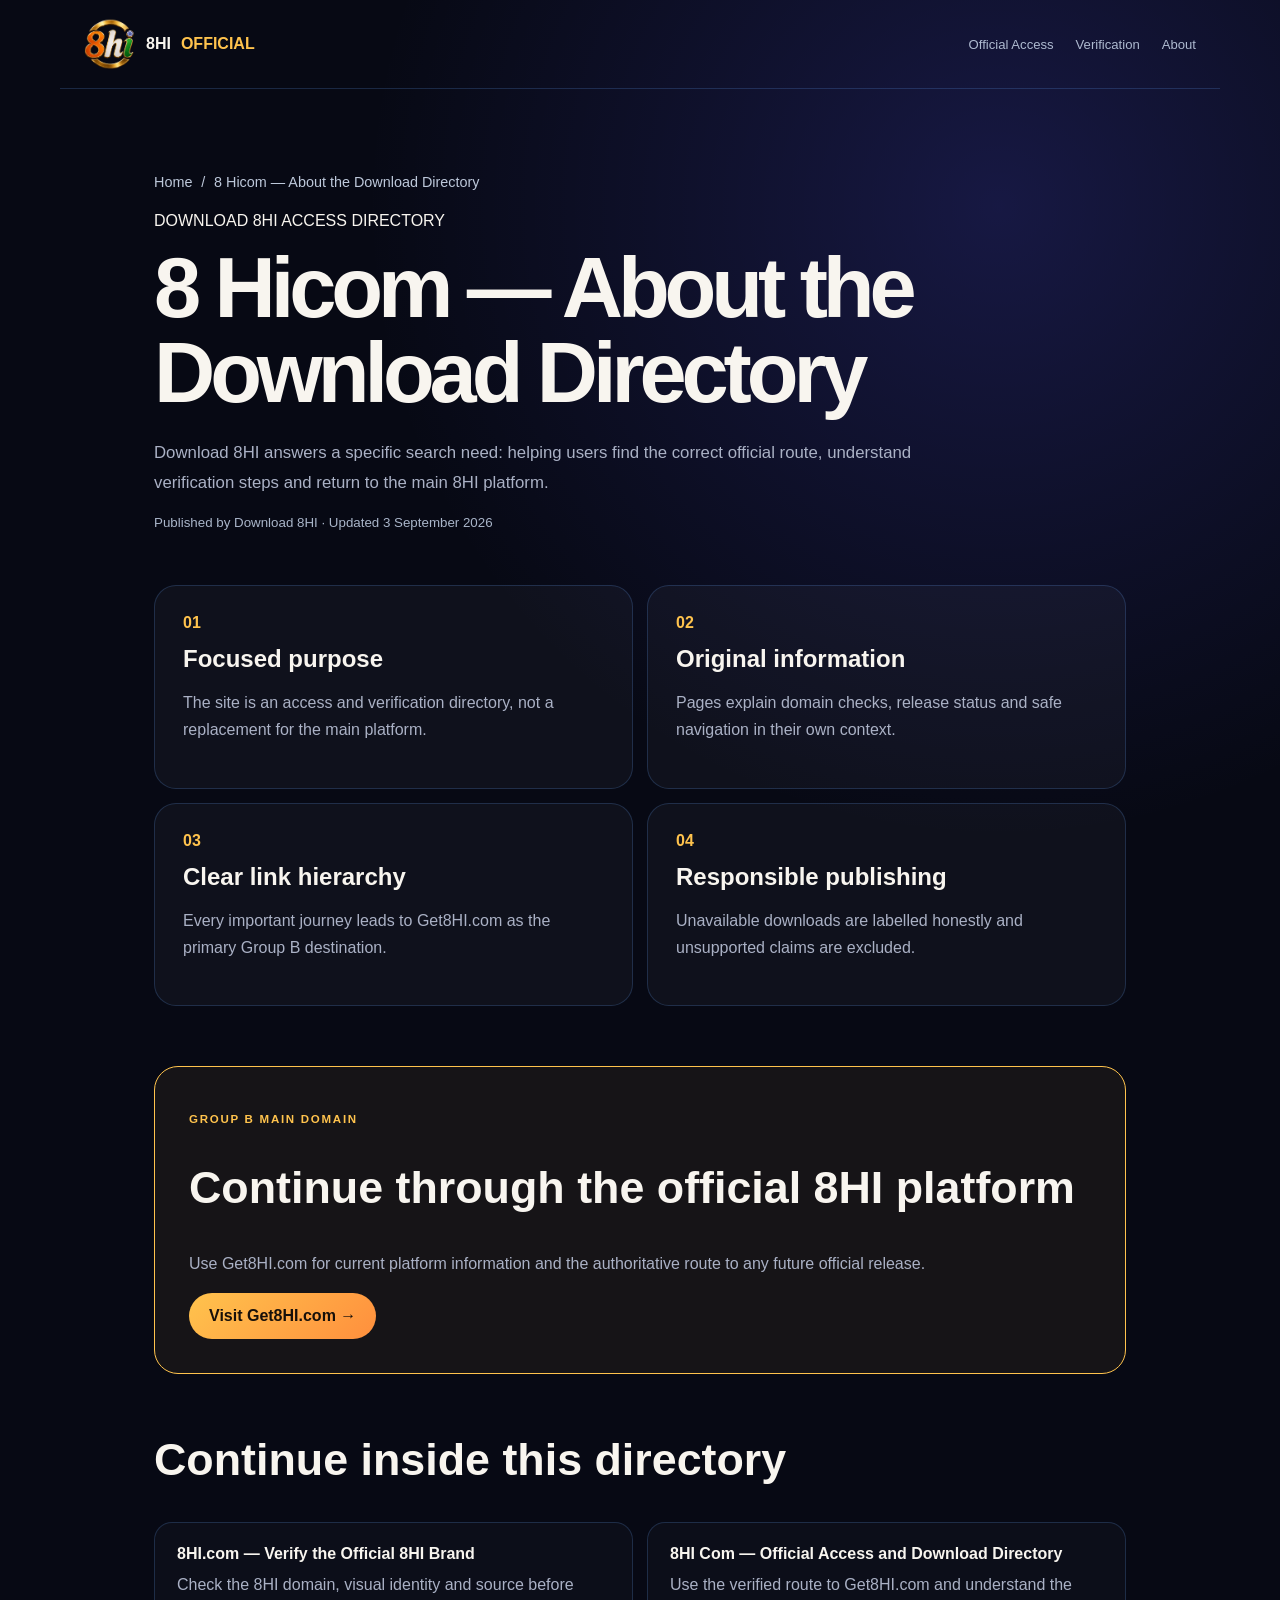
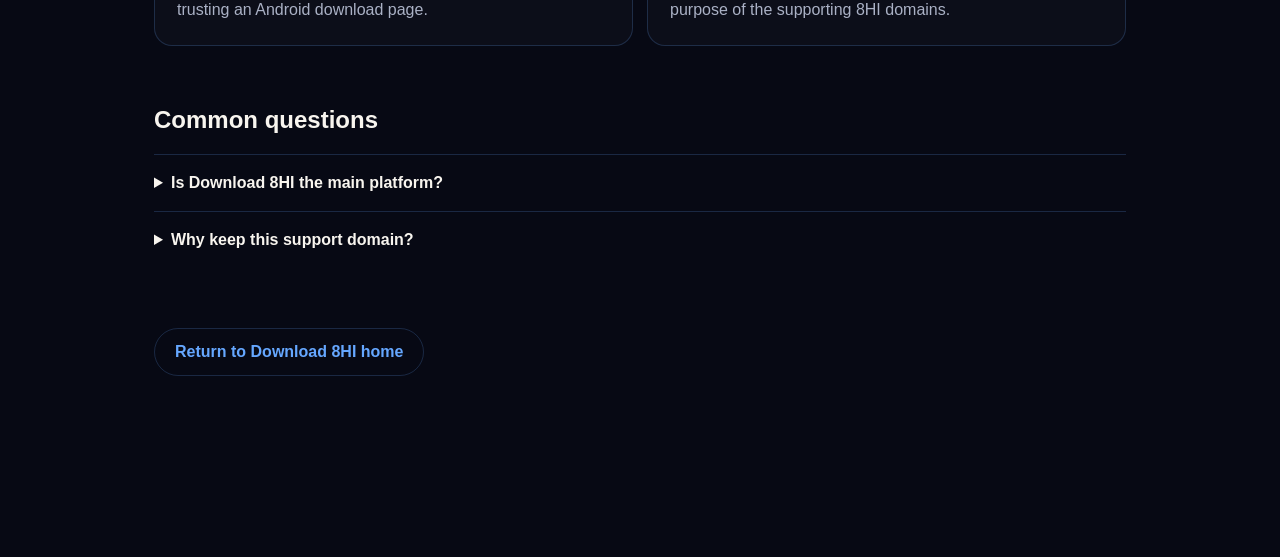
==== commit 01e4ecee: "Deepen support content and current APK guidance" ====
--- a/about/index.html
+++ b/about/index.html
@@ -1,2 +1,2 @@
 <!DOCTYPE html><html lang="en-IN"><head><meta charSet="utf-8"/><meta name="viewport" content="width=device-width, initial-scale=1"/><link rel="preload" href="/assets/8hi-mark.png" as="image"/><link rel="stylesheet" href="/_next/static/css/index.BvrTuBXG.css" data-rsc-css-href="/_next/static/css/index.BvrTuBXG.css" data-precedence="vite-rsc/importer-resources"/><link rel="stylesheet" href="/_next/static/css/page.BVVyRbka.css" data-rsc-css-href="/_next/static/css/page.BVVyRbka.css" data-precedence="vite-rsc/importer-resources"/><link rel="stylesheet" href="/_next/static/css/Seo.DrMm3ydV.css" data-rsc-css-href="/_next/static/css/Seo.DrMm3ydV.css" data-precedence="vite-rsc/importer-resources"/><link rel="modulepreload" fetchPriority="low" href="/_next/static/chunks/index-DeOnzYDZ.js"/><script src="/_next/static/chunks/rolldown-runtime-C60lm6uB.js" type="module" async=""></script><script src="/_next/static/chunks/framework-BgSIrAUN.js" type="module" async=""></script><link rel="modulepreload" href="/_next/static/chunks/layout-segment-context-BH-YKs9g.js" crossorigin=""/><script>Object.assign(((self[Symbol.for("vinext.navigationRuntime")]??={bootstrap:{routeManifest:null},functions:{}}).bootstrap.rsc??={rsc:[]}),{params:{"slug":"about"},nav:{"pathname":"/about","searchParams":[]}})</script><link rel="modulepreload" href="/_next/static/chunks/index-DeOnzYDZ.js" />
-</head><body><main><script type="application/ld+json">{"@context":"https://schema.org","@graph":[{"@type":"Organization","@id":"https://download8hi.com/#organization","name":"Download 8HI","url":"https://download8hi.com/","logo":{"@type":"ImageObject","url":"https://download8hi.com/icon-512.png"}},{"@type":"WebSite","@id":"https://download8hi.com/#website","name":"Download 8HI","url":"https://download8hi.com/","inLanguage":"en-IN","publisher":{"@id":"https://download8hi.com/#organization"}},{"@type":"WebPage","name":"8 Hicom — About the Download Directory","description":"Learn why Download 8HI exists and how it supports the primary Get8HI.com platform without duplicating it.","url":"https://download8hi.com/about","datePublished":"2026-08-31","dateModified":"2026-08-31","isPartOf":{"@id":"https://download8hi.com/#website"}},{"@type":"BreadcrumbList","itemListElement":[{"@type":"ListItem","position":1,"name":"Download 8HI","item":"https://download8hi.com/"},{"@type":"ListItem","position":2,"name":"8 Hicom — About the Download Directory","item":"https://download8hi.com/about"}]},{"@type":"FAQPage","mainEntity":[{"@type":"Question","name":"Is Download 8HI the main platform?","acceptedAnswer":{"@type":"Answer","text":"No. Get8HI.com is the main Group B platform."}},{"@type":"Question","name":"Why keep this support domain?","acceptedAnswer":{"@type":"Answer","text":"It serves users searching specifically for download and verification information."}}]}]}</script><header><a class="brand" href="/"><img src="/assets/8hi-mark.png" alt="Download 8HI" width="52" height="52"/>8HI <b>OFFICIAL</b></a><nav><a href="/official-sites">Official Access</a><a href="/brand">Verification</a><a href="/about">About</a></nav></header><article class="subpage"><nav class="crumb"><a href="/">Home</a><span>/</span><span>8 Hicom — About the Download Directory</span></nav><p class="eyebrow">DOWNLOAD 8HI ACCESS DIRECTORY</p><h1>8 Hicom — About the Download Directory</h1><p class="intro">Download 8HI answers a specific search need: helping users find the correct official route, understand verification steps and return to the main 8HI platform.</p><small class="updated">Published by Download 8HI · Updated 3 September 2026</small><div class="subgrid"><section><b>0<!-- -->1</b><h2>Focused purpose</h2><p>The site is an access and verification directory, not a replacement for the main platform.</p></section><section><b>0<!-- -->2</b><h2>Original information</h2><p>Pages explain domain checks, release status and safe navigation in their own context.</p></section><section><b>0<!-- -->3</b><h2>Clear link hierarchy</h2><p>Every important journey leads to Get8HI.com as the primary Group B destination.</p></section><section><b>0<!-- -->4</b><h2>Responsible publishing</h2><p>Unavailable downloads are labelled honestly and unsupported claims are excluded.</p></section></div><section class="official-cta"><p>GROUP B MAIN DOMAIN</p><h2>Continue through the official 8HI platform</h2><p>Use Get8HI.com for current platform information and the authoritative route to any future official release.</p><a class="primary" href="https://get8hi.com/">Visit Get8HI.com →</a></section><section class="related"><h2>Continue inside this directory</h2><div><a href="/brand"><strong>8HI.com — Verify the Official 8HI Brand</strong><span>Check the 8HI domain, visual identity and source before trusting an Android download page.</span></a><a href="/official-sites"><strong>8HI Com — Official Access and Download Directory</strong><span>Use the verified route to Get8HI.com and understand the purpose of the supporting 8HI domains.</span></a></div></section><div class="faq"><h2>Common questions</h2><details><summary>Is Download 8HI the main platform?</summary><p>No. Get8HI.com is the main Group B platform.</p></details><details><summary>Why keep this support domain?</summary><p>It serves users searching specifically for download and verification information.</p></details></div><a class="secondary" href="/">Return to Download 8HI home</a></article></main><!--$--><!--/$--><div hidden=""><!--$--><div hidden=""><title>8 Hicom — About the Download Directory | Download 8HI</title><meta name="description" content="Learn why Download 8HI exists and how it supports the primary Get8HI.com platform without duplicating it."><meta name="robots" content="index, follow"><meta name="googlebot" content="index, follow, max-image-preview:large, max-snippet:-1"><meta property="og:title" content="Download 8HI — Official Release Guide"><meta property="og:description" content="A clear route to verified 8HI Android download information."><meta property="og:url" content="https://download8hi.com"><meta property="og:site_name" content="Download 8HI"><meta property="og:type" content="website"><meta property="og:locale" content="en_IN"><meta property="og:image" content="https://download8hi.com/og.png"><meta name="twitter:card" content="summary_large_image"><meta name="twitter:title" content="Download 8HI — Official Release Guide"><meta name="twitter:description" content="A clear route to verified 8HI Android download information."><meta name="twitter:image" content="https://download8hi.com/og.png"><link rel="shortcut icon" href="/favicon.ico"><link rel="icon" href="/icon-48.png" type="image/png" sizes="48x48"><link rel="icon" href="/icon.png" type="image/png" sizes="96x96"><link rel="icon" href="/icon-192.png" type="image/png" sizes="192x192"><link rel="icon" href="/favicon.ico" type="image/x-icon" sizes="48x48"><link rel="apple-touch-icon" href="/icon-192.png" type="image/png" sizes="192x192"><link rel="manifest" href="/manifest.webmanifest"><link rel="canonical" href="https://download8hi.com/about"></div><!--/$--></div><script type="module" src="/_next/static/chunks/index-DeOnzYDZ.js" id="_R_" async=""></script><script>((self[Symbol.for("vinext.navigationRuntime")]??={bootstrap:{routeManifest:null},functions:{}}).bootstrap.rsc??={rsc:[]}).rsc.push("4:I[\"d5075e13e03a\",[],\"Children\",1]\n")</script><script>((self[Symbol.for("vinext.navigationRuntime")]??={bootstrap:{routeManifest:null},functions:{}}).bootstrap.rsc??={rsc:[]}).rsc.push("5:I[\"f68a58624a56\",[],\"GlobalErrorBoundary\",1]\n")</script><script>((self[Symbol.for("vinext.navigationRuntime")]??={bootstrap:{routeManifest:null},functions:{}}).bootstrap.rsc??={rsc:[]}).rsc.push("6:I[\"ffd5c8636600\",[],\"default\",1]\n")</script><script>((self[Symbol.for("vinext.navigationRuntime")]??={bootstrap:{routeManifest:null},functions:{}}).bootstrap.rsc??={rsc:[]}).rsc.push("7:I[\"f68a58624a56\",[],\"ErrorBoundary\",1]\n")</script><script>((self[Symbol.for("vinext.navigationRuntime")]??={bootstrap:{routeManifest:null},functions:{}}).bootstrap.rsc??={rsc:[]}).rsc.push("8:I[\"ed53b9c3ef4a\",[],\"LayoutSegmentProvider\",1]\n")</script><script>((self[Symbol.for("vinext.navigationRuntime")]??={bootstrap:{routeManifest:null},functions:{}}).bootstrap.rsc??={rsc:[]}).rsc.push("9:I[\"d5075e13e03a\",[],\"Slot\",1]\n")</script><script>((self[Symbol.for("vinext.navigationRuntime")]??={bootstrap:{routeManifest:null},functions:{}}).bootstrap.rsc??={rsc:[]}).rsc.push("a:I[\"f68a58624a56\",[],\"NotFoundBoundary\",1]\n")</script><script>((self[Symbol.for("vinext.navigationRuntime")]??={bootstrap:{routeManifest:null},functions:{}}).bootstrap.rsc??={rsc:[]}).rsc.push("b:I[\"fe48302fca77\",[],\"AppRouterScrollTarget\",1]\n")</script><script>((self[Symbol.for("vinext.navigationRuntime")]??={bootstrap:{routeManifest:null},functions:{}}).bootstrap.rsc??={rsc:[]}).rsc.push("c:I[\"f68a58624a56\",[],\"RedirectBoundary\",1]\n")</script><script>((self[Symbol.for("vinext.navigationRuntime")]??={bootstrap:{routeManifest:null},functions:{}}).bootstrap.rsc??={rsc:[]}).rsc.push("d:\"$Sreact.suspense\"\n")</script><script>((self[Symbol.for("vinext.navigationRuntime")]??={bootstrap:{routeManifest:null},functions:{}}).bootstrap.rsc??={rsc:[]}).rsc.push(":HL[\"/_next/static/css/index.BvrTuBXG.css\",\"style\"     ]\n")</script><script>((self[Symbol.for("vinext.navigationRuntime")]??={bootstrap:{routeManifest:null},functions:{}}).bootstrap.rsc??={rsc:[]}).rsc.push("0:{\"__route\":\"route:/about\",\"__interceptionContext\":null,\"__layoutIds\":[\"layout:/\"],\"__rootLayout\":\"/\",\"__sourcePage\":\"/[slug]/page\",\"__vinext_streaming_metadata_body:route:/about\":\"$L1\",\"__vinext_streaming_metadata_outlet:route:/about\":\"$L2\",\"page:/about\":\"$L3\",\"layout:/\":[[[[\"$\",\"link\",\"css:/_next/static/css/index.BvrTuBXG.css\",{\"rel\":\"stylesheet\",\"precedence\":\"vite-rsc/importer-resources\",\"href\":\"/_next/static/css/index.BvrTuBXG.css\",\"data-rsc-css-href\":\"/_next/static/css/index.BvrTuBXG.css\"}],\"$undefined\"],[\"$\",\"html\",null,{\"lang\":\"en-IN\",\"children\":[\"$\",\"body\",null,{\"children\":[\"$\",\"$L4\",null,{}]}]}]],null],\"route:/about\":[[[\"$\",\"meta\",null,{\"charSet\":\"utf-8\"}],null,[[\"$\",\"meta\",\"0\",{\"name\":\"viewport\",\"content\":\"width=device-width, initial-scale=1\"}]]],[\"$\",\"$L5\",null,{\"fallback\":\"$6\",\"children\":[\"$\",\"$L7\",null,{\"fallback\":\"$6\",\"children\":[\"$\",\"$L8\",null,{\"providerId\":\"layout:/\",\"segmentMap\":{\"children\":[\"about\"]},\"children\":[\"$\",\"$L9\",null,{\"id\":\"layout:/\",\"parallelSlots\":\"$undefined\",\"children\":[\"$\",\"$La\",null,{\"resetKey\":\"slug|about|d\",\"fallback\":[\"$\",\"main\",null,{\"className\":\"subpage\",\"children\":[[\"$\",\"p\",null,{\"className\":\"eyebrow\",\"children\":\"404\"}],[\"$\",\"h1\",null,{\"children\":\"Destination not found\"}],[\"$\",\"p\",null,{\"className\":\"intro\",\"children\":\"Use the official directory to find a verified 8HI destination.\"}],[\"$\",\"a\",null,{\"href\":\"/official-sites\",\"children\":\"Open official sites\"}]]}],\"children\":[\"$\",\"$La\",null,{\"resetKey\":\"[\\\"slug|about|d\\\"]\",\"fallback\":[\"$\",\"main\",null,{\"className\":\"subpage\",\"children\":[[\"$\",\"p\",null,{\"className\":\"eyebrow\",\"children\":\"404\"}],[\"$\",\"h1\",null,{\"children\":\"Destination not found\"}],[\"$\",\"p\",null,{\"className\":\"intro\",\"children\":\"Use the official directory to find a verified 8HI destination.\"}],[\"$\",\"a\",null,{\"href\":\"/official-sites\",\"children\":\"Open official sites\"}]]}],\"children\":[\"$\",\"$Lb\",null,{\"children\":[\"$\",\"$Lc\",null,{\"children\":[[\"$\",\"$L8\",null,{\"providerId\":\"page:/about\",\"segmentMap\":{\"children\":[\"__PAGE__\"]},\"children\":[\"$\",\"$L9\",null,{\"id\":\"page:/about\"}]}],[\"$\",\"$d\",null,{\"fallback\":null,\"children\":[\"$\",\"$L9\",null,{\"id\":\"__vinext_streaming_metadata_outlet:route:/about\"}]}]]}]}]}]}]}]}]}]}],null,[\"$\",\"div\",null,{\"hidden\":true,\"children\":[\"$\",\"$d\",null,{\"fallback\":null,\"children\":[\"$\",\"$L9\",null,{\"id\":\"__vinext_streaming_metadata_body:route:/about\"}]}]}]],\"__layoutFlags\":{\"layout:/\":\"s\"},\"__artifactCompatibility\":{\"schemaVersion\":1,\"graphVersion\":\"app-route-graph:c75e66a7605490d9\",\"deploymentVersion\":\"1310b434-4f62-49c1-a3fc-9533849b3d44\",\"appElementsSchemaVersion\":1,\"rscPayloadSchemaVersion\":1,\"rootBoundaryId\":\"/\",\"renderEpoch\":null},\"__renderObservation\":{\"schemaVersion\":1,\"output\":{\"kind\":\"app-rsc\",\"mountedSlotsFingerprint\":null,\"renderEpoch\":null,\"rootBoundaryId\":\"/\",\"routeId\":\"route:/about\"},\"completeness\":\"partial\",\"boundaryOutcome\":{\"kind\":\"unknown\"},\"requestApis\":[{\"kind\":\"connection\",\"status\":\"unknown\"},{\"kind\":\"cookies\",\"status\":\"unknown\"},{\"kind\":\"draftMode\",\"status\":\"unknown\"},{\"kind\":\"headers\",\"status\":\"unknown\"},{\"kind\":\"params\",\"status\":\"observed\"},{\"kind\":\"searchParams\",\"status\":\"unknown\"}],\"dynamicFetches\":[],\"cacheTags\":[\"/about\",\"_N_T_/[slug]/layout\",\"_N_T_/[slug]/page\",\"_N_T_/about\",\"_N_T_/layout\"],\"pathTags\":[\"/about\"],\"cacheability\":\"unknown\",\"downgrade\":{\"target\":\"freshRender\",\"reasons\":[{\"code\":\"CP_DOWNGRADE_CACHEABILITY_UNKNOWN\",\"target\":\"freshRender\"},{\"code\":\"CP_DOWNGRADE_INCOMPLETE_OBSERVATION\",\"completeness\":\"partial\",\"target\":\"freshRender\"},{\"code\":\"CP_DOWNGRADE_UNKNOWN_REQUEST_API\",\"requestApi\":\"connection\",\"target\":\"freshRender\"},{\"code\":\"CP_DOWNGRADE_UNKNOWN_REQUEST_API\",\"requestApi\":\"cookies\",\"target\":\"freshRender\"},{\"code\":\"CP_DOWNGRADE_UNKNOWN_REQUEST_API\",\"requestApi\":\"draftMode\",\"target\":\"freshRender\"},{\"code\":\"CP_DOWNGRADE_UNKNOWN_REQUEST_API\",\"requestApi\":\"headers\",\"target\":\"freshRender\"},{\"code\":\"CP_DOWNGRADE_PUBLIC_REQUEST_API\",\"requestApi\":\"params\",\"target\":\"publicVariant\"},{\"code\":\"CP_DOWNGRADE_UNKNOWN_REQUEST_API\",\"requestApi\":\"searchParams\",\"target\":\"freshRender\"}],\"fallback\":{\"kind\":\"breakerFallback\",\"code\":\"CP_PRIVATE_DYNAMIC_DOWNGRADE\",\"mode\":\"renderFresh\",\"scope\":\"affectedOutput\",\"fields\":{\"reasonCodes\":[\"CP_DOWNGRADE_CACHEABILITY_UNKNOWN\",\"CP_DOWNGRADE_INCOMPLETE_OBSERVATION\",\"CP_DOWNGRADE_UNKNOWN_REQUEST_API\",\"CP_DOWNGRADE_UNKNOWN_REQUEST_API\",\"CP_DOWNGRADE_UNKNOWN_REQUEST_API\",\"CP_DOWNGRADE_UNKNOWN_REQUEST_API\",\"CP_DOWNGRADE_PUBLIC_REQUEST_API\",\"CP_DOWNGRADE_UNKNOWN_REQUEST_API\"],\"target\":\"freshRender\"}},\"isPublicCacheCandidate\":false}}}\n")</script><script>((self[Symbol.for("vinext.navigationRuntime")]??={bootstrap:{routeManifest:null},functions:{}}).bootstrap.rsc??={rsc:[]}).rsc.push("e:T642,")</script><script>((self[Symbol.for("vinext.navigationRuntime")]??={bootstrap:{routeManifest:null},functions:{}}).bootstrap.rsc??={rsc:[]}).rsc.push("\u003ctitle\u003e8 Hicom — About the Download Directory | Download 8HI\u003c/title\u003e\u003cmeta name=\"description\" content=\"Learn why Download 8HI exists and how it supports the primary Get8HI.com platform without duplicating it.\"\u003e\u003cmeta name=\"robots\" content=\"index, follow\"\u003e\u003cmeta name=\"googlebot\" content=\"index, follow, max-image-preview:large, max-snippet:-1\"\u003e\u003cmeta property=\"og:title\" content=\"Download 8HI — Official Release Guide\"\u003e\u003cmeta property=\"og:description\" content=\"A clear route to verified 8HI Android download information.\"\u003e\u003cmeta property=\"og:url\" content=\"https://download8hi.com\"\u003e\u003cmeta property=\"og:site_name\" content=\"Download 8HI\"\u003e\u003cmeta property=\"og:type\" content=\"website\"\u003e\u003cmeta property=\"og:locale\" content=\"en_IN\"\u003e\u003cmeta property=\"og:image\" content=\"https://download8hi.com/og.png\"\u003e\u003cmeta name=\"twitter:card\" content=\"summary_large_image\"\u003e\u003cmeta name=\"twitter:title\" content=\"Download 8HI — Official Release Guide\"\u003e\u003cmeta name=\"twitter:description\" content=\"A clear route to verified 8HI Android download information.\"\u003e\u003cmeta name=\"twitter:image\" content=\"https://download8hi.com/og.png\"\u003e\u003clink rel=\"shortcut icon\" href=\"/favicon.ico\"\u003e\u003clink rel=\"icon\" href=\"/icon-48.png\" type=\"image/png\" sizes=\"48x48\"\u003e\u003clink rel=\"icon\" href=\"/icon.png\" type=\"image/png\" sizes=\"96x96\"\u003e\u003clink rel=\"icon\" href=\"/icon-192.png\" type=\"image/png\" sizes=\"192x192\"\u003e\u003clink rel=\"icon\" href=\"/favicon.ico\" type=\"image/x-icon\" sizes=\"48x48\"\u003e\u003clink rel=\"apple-touch-icon\" href=\"/icon-192.png\" type=\"image/png\" sizes=\"192x192\"\u003e\u003clink rel=\"manifest\" href=\"/manifest.webmanifest\"\u003e\u003clink rel=\"canonical\" href=\"https://download8hi.com/about\"\u003e")</script><script>((self[Symbol.for("vinext.navigationRuntime")]??={bootstrap:{routeManifest:null},functions:{}}).bootstrap.rsc??={rsc:[]}).rsc.push("1:[\"$\",\"div\",null,{\"hidden\":true,\"dangerouslySetInnerHTML\":{\"__html\":\"$e\"}}]\n")</script><script>((self[Symbol.for("vinext.navigationRuntime")]??={bootstrap:{routeManifest:null},functions:{}}).bootstrap.rsc??={rsc:[]}).rsc.push("2:null\n")</script><script>((self[Symbol.for("vinext.navigationRuntime")]??={bootstrap:{routeManifest:null},functions:{}}).bootstrap.rsc??={rsc:[]}).rsc.push(":HL[\"/_next/static/css/page.BVVyRbka.css\",\"style\"     ]\n")</script><script>((self[Symbol.for("vinext.navigationRuntime")]??={bootstrap:{routeManifest:null},functions:{}}).bootstrap.rsc??={rsc:[]}).rsc.push(":HL[\"/_next/static/css/Seo.DrMm3ydV.css\",\"style\"     ]\n")</script><script>((self[Symbol.for("vinext.navigationRuntime")]??={bootstrap:{routeManifest:null},functions:{}}).bootstrap.rsc??={rsc:[]}).rsc.push("3:[[[\"$\",\"link\",\"css:/_next/static/css/page.BVVyRbka.css\",{\"rel\":\"stylesheet\",\"precedence\":\"vite-rsc/importer-resources\",\"href\":\"/_next/static/css/page.BVVyRbka.css\",\"data-rsc-css-href\":\"/_next/static/css/page.BVVyRbka.css\"}],[\"$\",\"link\",\"css:/_next/static/css/Seo.DrMm3ydV.css\",{\"rel\":\"stylesheet\",\"precedence\":\"vite-rsc/importer-resources\",\"href\":\"/_next/static/css/Seo.DrMm3ydV.css\",\"data-rsc-css-href\":\"/_next/static/css/Seo.DrMm3ydV.css\"}],\"$undefined\"],\"$Lf\"]\n")</script><script>((self[Symbol.for("vinext.navigationRuntime")]??={bootstrap:{routeManifest:null},functions:{}}).bootstrap.rsc??={rsc:[]}).rsc.push(":HL[\"/assets/8hi-mark.png\",\"image\"]\n")</script><script>((self[Symbol.for("vinext.navigationRuntime")]??={bootstrap:{routeManifest:null},functions:{}}).bootstrap.rsc??={rsc:[]}).rsc.push("10:T58d,")</script><script>((self[Symbol.for("vinext.navigationRuntime")]??={bootstrap:{routeManifest:null},functions:{}}).bootstrap.rsc??={rsc:[]}).rsc.push("{\"@context\":\"https://schema.org\",\"@graph\":[{\"@type\":\"Organization\",\"@id\":\"https://download8hi.com/#organization\",\"name\":\"Download 8HI\",\"url\":\"https://download8hi.com/\",\"logo\":{\"@type\":\"ImageObject\",\"url\":\"https://download8hi.com/icon-512.png\"}},{\"@type\":\"WebSite\",\"@id\":\"https://download8hi.com/#website\",\"name\":\"Download 8HI\",\"url\":\"https://download8hi.com/\",\"inLanguage\":\"en-IN\",\"publisher\":{\"@id\":\"https://download8hi.com/#organization\"}},{\"@type\":\"WebPage\",\"name\":\"8 Hicom — About the Download Directory\",\"description\":\"Learn why Download 8HI exists and how it supports the primary Get8HI.com platform without duplicating it.\",\"url\":\"https://download8hi.com/about\",\"datePublished\":\"2026-08-31\",\"dateModified\":\"2026-08-31\",\"isPartOf\":{\"@id\":\"https://download8hi.com/#website\"}},{\"@type\":\"BreadcrumbList\",\"itemListElement\":[{\"@type\":\"ListItem\",\"position\":1,\"name\":\"Download 8HI\",\"item\":\"https://download8hi.com/\"},{\"@type\":\"ListItem\",\"position\":2,\"name\":\"8 Hicom — About the Download Directory\",\"item\":\"https://download8hi.com/about\"}]},{\"@type\":\"FAQPage\",\"mainEntity\":[{\"@type\":\"Question\",\"name\":\"Is Download 8HI the main platform?\",\"acceptedAnswer\":{\"@type\":\"Answer\",\"text\":\"No. Get8HI.com is the main Group B platform.\"}},{\"@type\":\"Question\",\"name\":\"Why keep this support domain?\",\"acceptedAnswer\":{\"@type\":\"Answer\",\"text\":\"It serves users s")</script><script>((self[Symbol.for("vinext.navigationRuntime")]??={bootstrap:{routeManifest:null},functions:{}}).bootstrap.rsc??={rsc:[]}).rsc.push("earching specifically for download and verification information.\"}}]}]}")</script><script>((self[Symbol.for("vinext.navigationRuntime")]??={bootstrap:{routeManifest:null},functions:{}}).bootstrap.rsc??={rsc:[]}).rsc.push("f:[\"$\",\"main\",null,{\"children\":[[[[\"$\",\"link\",\"css:/_next/static/css/Seo.DrMm3ydV.css\",{\"rel\":\"stylesheet\",\"precedence\":\"vite-rsc/importer-resources\",\"href\":\"/_next/static/css/Seo.DrMm3ydV.css\",\"data-rsc-css-href\":\"/_next/static/css/Seo.DrMm3ydV.css\"}],\"$undefined\"],[\"$\",\"script\",null,{\"type\":\"application/ld+json\",\"dangerouslySetInnerHTML\":{\"__html\":\"$10\"}}]],[\"$\",\"header\",null,{\"children\":[[\"$\",\"a\",null,{\"className\":\"brand\",\"href\":\"/\",\"children\":[[\"$\",\"img\",null,{\"src\":\"/assets/8hi-mark.png\",\"alt\":\"Download 8HI\",\"width\":\"52\",\"height\":\"52\"}],\"8HI \",[\"$\",\"b\",null,{\"children\":\"OFFICIAL\"}]]}],[\"$\",\"nav\",null,{\"children\":[[\"$\",\"a\",null,{\"href\":\"/official-sites\",\"children\":\"Official Access\"}],[\"$\",\"a\",null,{\"href\":\"/brand\",\"children\":\"Verification\"}],[\"$\",\"a\",null,{\"href\":\"/about\",\"children\":\"About\"}]]}]]}],[\"$\",\"article\",null,{\"className\":\"subpage\",\"children\":[[\"$\",\"nav\",null,{\"className\":\"crumb\",\"children\":[[\"$\",\"a\",null,{\"href\":\"/\",\"children\":\"Home\"}],[\"$\",\"span\",null,{\"children\":\"/\"}],[\"$\",\"span\",null,{\"children\":\"8 Hicom — About the Download Directory\"}]]}],[\"$\",\"p\",null,{\"className\":\"eyebrow\",\"children\":\"DOWNLOAD 8HI ACCESS DIRECTORY\"}],[\"$\",\"h1\",null,{\"children\":\"8 Hicom — About the Download Directory\"}],[\"$\",\"p\",null,{\"className\":\"intro\",\"children\":\"Download 8HI answers a specific search need: helping users find the correct official route, understand verification steps and return to the main 8HI platform.\"}],[\"$\",\"small\",null,{\"className\":\"updated\",\"children\":\"Published by Download 8HI · Updated 3 September 2026\"}],[\"$\",\"div\",null,{\"className\":\"subgrid\",\"children\":[[\"$\",\"section\",\"Focused purpose\",{\"children\":[[\"$\",\"b\",null,{\"children\":[\"0\",1]}],[\"$\",\"h2\",null,{\"children\":\"Focused purpose\"}],[\"$\",\"p\",null,{\"children\":\"The site is an access and verification directory, not a replacement for the main platform.\"}]]}],[\"$\",\"section\",\"Original information\",{\"children\":[[\"$\",\"b\",null,{\"children\":[\"0\",2]}],[\"$\",\"h2\",null,{\"children\":\"Original information\"}],[\"$\",\"p\",null,{\"children\":\"Pages explain domain checks, release status and safe navigation in their own context.\"}]]}],[\"$\",\"section\",\"Clear link hierarchy\",{\"children\":[[\"$\",\"b\",null,{\"children\":[\"0\",3]}],[\"$\",\"h2\",null,{\"children\":\"Clear link hierarchy\"}],[\"$\",\"p\",null,{\"children\":\"Every important journey leads to Get8HI.com as the primary Group B destination.\"}]]}],[\"$\",\"section\",\"Responsible publishing\",{\"children\":[[\"$\",\"b\",null,{\"children\":[\"0\",4]}],[\"$\",\"h2\",null,{\"children\":\"Responsible publishing\"}],[\"$\",\"p\",null,{\"children\":\"Unavailable downloads are labelled honestly and unsupported claims are excluded.\"}]]}]]}],\"$L11\",\"$L12\",\"$L13\",\"$L14\"]}]]}]\n")</script><script>((self[Symbol.for("vinext.navigationRuntime")]??={bootstrap:{routeManifest:null},functions:{}}).bootstrap.rsc??={rsc:[]}).rsc.push("11:[\"$\",\"section\",null,{\"className\":\"official-cta\",\"children\":[[\"$\",\"p\",null,{\"children\":\"GROUP B MAIN DOMAIN\"}],[\"$\",\"h2\",null,{\"children\":\"Continue through the official 8HI platform\"}],[\"$\",\"p\",null,{\"children\":\"Use Get8HI.com for current platform information and the authoritative route to any future official release.\"}],[\"$\",\"a\",null,{\"className\":\"primary\",\"href\":\"https://get8hi.com/\",\"children\":\"Visit Get8HI.com →\"}]]}]\n")</script><script>((self[Symbol.for("vinext.navigationRuntime")]??={bootstrap:{routeManifest:null},functions:{}}).bootstrap.rsc??={rsc:[]}).rsc.push("12:[\"$\",\"section\",null,{\"className\":\"related\",\"children\":[[\"$\",\"h2\",null,{\"children\":\"Continue inside this directory\"}],[\"$\",\"div\",null,{\"children\":[[\"$\",\"a\",\"brand\",{\"href\":\"/brand\",\"children\":[[\"$\",\"strong\",null,{\"children\":\"8HI.com — Verify the Official 8HI Brand\"}],[\"$\",\"span\",null,{\"children\":\"Check the 8HI domain, visual identity and source before trusting an Android download page.\"}]]}],[\"$\",\"a\",\"official-sites\",{\"href\":\"/official-sites\",\"children\":[[\"$\",\"strong\",null,{\"children\":\"8HI Com — Official Access and Download Directory\"}],[\"$\",\"span\",null,{\"children\":\"Use the verified route to Get8HI.com and understand the purpose of the supporting 8HI domains.\"}]]}]]}]]}]\n")</script><script>((self[Symbol.for("vinext.navigationRuntime")]??={bootstrap:{routeManifest:null},functions:{}}).bootstrap.rsc??={rsc:[]}).rsc.push("13:[\"$\",\"div\",null,{\"className\":\"faq\",\"children\":[[\"$\",\"h2\",null,{\"children\":\"Common questions\"}],[[\"$\",\"details\",\"Is Download 8HI the main platform?\",{\"children\":[[\"$\",\"summary\",null,{\"children\":\"Is Download 8HI the main platform?\"}],[\"$\",\"p\",null,{\"children\":\"No. Get8HI.com is the main Group B platform.\"}]]}],[\"$\",\"details\",\"Why keep this support domain?\",{\"children\":[[\"$\",\"summary\",null,{\"children\":\"Why keep this support domain?\"}],[\"$\",\"p\",null,{\"children\":\"It serves users searching specifically for download and verification information.\"}]]}]]]}]\n")</script><script>((self[Symbol.for("vinext.navigationRuntime")]??={bootstrap:{routeManifest:null},functions:{}}).bootstrap.rsc??={rsc:[]}).rsc.push("14:[\"$\",\"a\",null,{\"className\":\"secondary\",\"href\":\"/\",\"children\":\"Return to Download 8HI home\"}]\n")</script><script>Object.assign(((self[Symbol.for("vinext.navigationRuntime")]??={bootstrap:{routeManifest:null},functions:{}}).bootstrap.rsc??={rsc:[]}),{"initialCacheKind":"static"});((self[Symbol.for("vinext.navigationRuntime")]??={bootstrap:{routeManifest:null},functions:{}}).bootstrap.rsc??={rsc:[]}).done=true</script><script src="/download-ready.js" defer></script><script src="/support-navigation.js" defer></script></body></html>+</head><body><main><script type="application/ld+json">{"@context":"https://schema.org","@graph":[{"@type":"Organization","@id":"https://download8hi.com/#organization","name":"Download 8HI","url":"https://download8hi.com/","logo":{"@type":"ImageObject","url":"https://download8hi.com/icon-512.png"}},{"@type":"WebSite","@id":"https://download8hi.com/#website","name":"Download 8HI","url":"https://download8hi.com/","inLanguage":"en-IN","publisher":{"@id":"https://download8hi.com/#organization"}},{"@type":"WebPage","name":"8 Hicom — About the Download Directory","description":"Learn why Download 8HI exists and how it supports the primary Get8HI.com platform without duplicating it.","url":"https://download8hi.com/about","datePublished":"2026-08-31","dateModified":"2026-08-31","isPartOf":{"@id":"https://download8hi.com/#website"}},{"@type":"BreadcrumbList","itemListElement":[{"@type":"ListItem","position":1,"name":"Download 8HI","item":"https://download8hi.com/"},{"@type":"ListItem","position":2,"name":"8 Hicom — About the Download Directory","item":"https://download8hi.com/about"}]},{"@type":"FAQPage","mainEntity":[{"@type":"Question","name":"Is Download 8HI the main platform?","acceptedAnswer":{"@type":"Answer","text":"No. Get8HI.com is the main Group B platform."}},{"@type":"Question","name":"Why keep this support domain?","acceptedAnswer":{"@type":"Answer","text":"It serves users searching specifically for download and verification information."}}]}]}</script><header><a class="brand" href="/"><img src="/assets/8hi-mark.png" alt="Download 8HI" width="52" height="52"/>8HI <b>OFFICIAL</b></a><nav><a href="/official-sites">Official Access</a><a href="/brand">Verification</a><a href="/about">About</a></nav></header><article class="subpage"><nav class="crumb"><a href="/">Home</a><span>/</span><span>8 Hicom — About the Download Directory</span></nav><p class="eyebrow">DOWNLOAD 8HI ACCESS DIRECTORY</p><h1>8 Hicom — About the Download Directory</h1><p class="intro">Download 8HI answers a specific search need: helping users find the correct official route, understand verification steps and return to the main 8HI platform.</p><small class="updated">Published by Download 8HI · Updated 3 September 2026</small><div class="subgrid"><section><b>0<!-- -->1</b><h2>Focused purpose</h2><p>The site is an access and verification directory, not a replacement for the main platform.</p></section><section><b>0<!-- -->2</b><h2>Original information</h2><p>Pages explain domain checks, release status and safe navigation in their own context.</p></section><section><b>0<!-- -->3</b><h2>Clear link hierarchy</h2><p>Every important journey leads to Get8HI.com as the primary Group B destination.</p></section><section><b>0<!-- -->4</b><h2>Responsible publishing</h2><p>Unavailable downloads are labelled honestly and unsupported claims are excluded.</p></section></div><section class="official-cta"><p>GROUP B MAIN DOMAIN</p><h2>Continue through the official 8HI platform</h2><p>Use Get8HI.com for current platform information and the authoritative route to any future official release.</p><a class="primary" href="https://get8hi.com/">Visit Get8HI.com →</a></section><section class="related"><h2>Continue inside this directory</h2><div><a href="/brand"><strong>8HI.com — Verify the Official 8HI Brand</strong><span>Check the 8HI domain, visual identity and source before trusting an Android download page.</span></a><a href="/official-sites"><strong>8HI Com — Official Access and Download Directory</strong><span>Use the verified route to Get8HI.com and understand the purpose of the supporting 8HI domains.</span></a></div></section><div class="faq"><h2>Common questions</h2><details><summary>Is Download 8HI the main platform?</summary><p>No. Get8HI.com is the main Group B platform.</p></details><details><summary>Why keep this support domain?</summary><p>It serves users searching specifically for download and verification information.</p></details></div><a class="secondary" href="/">Return to Download 8HI home</a></article><style id="support-depth-style">  .support-depth{max-width:1120px;margin:64px auto;padding:0 22px;color:inherit;font-family:system-ui,-apple-system,sans-serif}.support-depth__intro{padding:30px;border:1px solid rgba(72,220,194,.3);border-radius:24px;background:linear-gradient(145deg,rgba(19,68,63,.22),rgba(5,18,18,.08))}.support-depth__eyebrow{margin:0 0 8px;font-size:12px;font-weight:900;letter-spacing:.12em;text-transform:uppercase;color:#32d9bc}.support-depth h2{margin:0 0 14px;font-size:clamp(26px,4vw,42px);line-height:1.08}.support-depth h3{margin:0 0 9px;font-size:19px}.support-depth p{font-size:15px;line-height:1.72}.support-depth__grid{display:grid;grid-template-columns:repeat(2,minmax(0,1fr));gap:16px;margin:22px 0}.support-depth article,.support-depth details{padding:22px;border:1px solid rgba(127,160,155,.24);border-radius:18px;background:rgba(8,24,23,.08)}.support-depth__links{display:flex;flex-wrap:wrap;gap:10px;margin-top:20px}.support-depth__links a{display:inline-flex;min-height:48px;align-items:center;padding:0 18px;border-radius:12px;font-weight:900;text-decoration:none}.support-depth__primary{background:#35e0c1;color:#031513!important}.support-depth__secondary{border:1px solid currentColor;color:inherit!important}.support-depth details{margin-top:10px}.support-depth summary{cursor:pointer;font-weight:850;line-height:1.4}.support-depth details p{margin-bottom:0}.support-depth__disclosure{opacity:.78;font-size:13px!important}@media(max-width:680px){.support-depth{margin:44px auto;padding:0 14px}.support-depth__intro{padding:23px 18px}.support-depth__grid{grid-template-columns:1fr}.support-depth article{padding:19px}.support-depth__links{display:grid}.support-depth__links a{justify-content:center;min-height:52px}}</style><section class="support-depth" aria-labelledby="support-depth-title">  <div class="support-depth__intro">    <p class="support-depth__eyebrow">Verified 8HI support · Updated for 2026</p>    <h2 id="support-depth-title">Download 8HI guide: a clear route to get8hi.com</h2>    <p><strong>download8hi.com</strong> is a focused support resource for step-by-step app download support. It explains download preparation, file verification, installation flow and update guidance. The website does not replace the main platform. When you are ready to continue, use the clearly marked link to <strong>get8hi.com</strong> or the verified APK button.</p>    <p>Our purpose is to reduce confusion caused by similar search phrases such as 8HI app, 8HI APK, 8HI download, 8HI.COM and 8HI new version 2026. Every important action is separated into two choices: open the main website for current platform information, or download the verified Android package.</p>    <div class="support-depth__links"><a class="support-depth__primary" href="https://get8hi.com/">Open get8hi.com →</a><a class="support-depth__secondary" href="https://cocosapk.arkbotita85.com/apk/DNjfxApS/1750/8HI_1750_1773.apk" download="8HI_1750_1773.apk" rel="nofollow">Download 8HI APK</a></div>  </div>  <div class="support-depth__grid">    <article><h3>1. Confirm the official destination</h3><p>Check the address bar before continuing. This guide links directly to <strong>get8hi.com</strong>. Avoid copied pages, shortened links and files sent through unknown messages. A clear domain check is the first step before using any app or APK.</p></article>    <article><h3>2. Review the 2026 release details</h3><p>Before installation, compare the published file name, release description and Android requirements. The current verified package uses the file name <strong>8HI_1750_1773.apk</strong>. If a different file appears, return to this guide and use the verified button.</p></article>    <article><h3>3. Prepare your Android device</h3><p>Keep sufficient storage available, use a stable connection and retain Android security scanning. Do not disable protection permanently. After installation, remove unnecessary installer copies and obtain future versions only through the same verified route.</p></article>    <article><h3>4. Understand this support domain</h3><p>This domain provides a specific reference instead of pretending to be another main website. Its role is to answer focused search questions, publish practical checks and guide visitors toward <strong>get8hi.com</strong> with a prominent, consistent action.</p></article>  </div>  <h2>Frequently asked questions</h2>  <details><summary>Is download8hi.com the main 8HI website?</summary><p>No. It is a support guide. The main destination for this group is <a href="https://get8hi.com/">get8hi.com</a>. The large main-site button is available at the top and bottom of every page.</p></details>  <details><summary>Where is the current 8HI APK download?</summary><p>Use the verified Download APK button on this page. It points to the current package named 8HI_1750_1773.apk. Check the file name before opening the installer.</p></details>  <details><summary>Can I use this guide on a mobile screen?</summary><p>Yes. The navigation, content cards and fixed action panel are designed for narrow screens, large touch targets and safe spacing around the bottom edge of modern phones.</p></details>  <details><summary>How do I find the new version in the future?</summary><p>Return to download8hi.com or open get8hi.com. Updated version information should be verified against the published file name and release notes before replacing an installed copy.</p></details>  <p class="support-depth__disclosure">Support information only. Keep account details private, use strong passwords and never share verification codes with third parties.</p></section></main><!--$--><!--/$--><div hidden=""><!--$--><div hidden=""><title>8 Hicom — About the Download Directory | Download 8HI</title><meta name="description" content="Learn why Download 8HI exists and how it supports the primary Get8HI.com platform without duplicating it."><meta name="robots" content="index, follow"><meta name="googlebot" content="index, follow, max-image-preview:large, max-snippet:-1"><meta property="og:title" content="Download 8HI — Official Release Guide"><meta property="og:description" content="A clear route to verified 8HI Android download information."><meta property="og:url" content="https://download8hi.com"><meta property="og:site_name" content="Download 8HI"><meta property="og:type" content="website"><meta property="og:locale" content="en_IN"><meta property="og:image" content="https://download8hi.com/og.png"><meta name="twitter:card" content="summary_large_image"><meta name="twitter:title" content="Download 8HI — Official Release Guide"><meta name="twitter:description" content="A clear route to verified 8HI Android download information."><meta name="twitter:image" content="https://download8hi.com/og.png"><link rel="shortcut icon" href="/favicon.ico"><link rel="icon" href="/icon-48.png" type="image/png" sizes="48x48"><link rel="icon" href="/icon.png" type="image/png" sizes="96x96"><link rel="icon" href="/icon-192.png" type="image/png" sizes="192x192"><link rel="icon" href="/favicon.ico" type="image/x-icon" sizes="48x48"><link rel="apple-touch-icon" href="/icon-192.png" type="image/png" sizes="192x192"><link rel="manifest" href="/manifest.webmanifest"><link rel="canonical" href="https://download8hi.com/about"></div><!--/$--></div><script type="module" src="/_next/static/chunks/index-DeOnzYDZ.js" id="_R_" async=""></script><script>((self[Symbol.for("vinext.navigationRuntime")]??={bootstrap:{routeManifest:null},functions:{}}).bootstrap.rsc??={rsc:[]}).rsc.push("4:I[\"d5075e13e03a\",[],\"Children\",1]\n")</script><script>((self[Symbol.for("vinext.navigationRuntime")]??={bootstrap:{routeManifest:null},functions:{}}).bootstrap.rsc??={rsc:[]}).rsc.push("5:I[\"f68a58624a56\",[],\"GlobalErrorBoundary\",1]\n")</script><script>((self[Symbol.for("vinext.navigationRuntime")]??={bootstrap:{routeManifest:null},functions:{}}).bootstrap.rsc??={rsc:[]}).rsc.push("6:I[\"ffd5c8636600\",[],\"default\",1]\n")</script><script>((self[Symbol.for("vinext.navigationRuntime")]??={bootstrap:{routeManifest:null},functions:{}}).bootstrap.rsc??={rsc:[]}).rsc.push("7:I[\"f68a58624a56\",[],\"ErrorBoundary\",1]\n")</script><script>((self[Symbol.for("vinext.navigationRuntime")]??={bootstrap:{routeManifest:null},functions:{}}).bootstrap.rsc??={rsc:[]}).rsc.push("8:I[\"ed53b9c3ef4a\",[],\"LayoutSegmentProvider\",1]\n")</script><script>((self[Symbol.for("vinext.navigationRuntime")]??={bootstrap:{routeManifest:null},functions:{}}).bootstrap.rsc??={rsc:[]}).rsc.push("9:I[\"d5075e13e03a\",[],\"Slot\",1]\n")</script><script>((self[Symbol.for("vinext.navigationRuntime")]??={bootstrap:{routeManifest:null},functions:{}}).bootstrap.rsc??={rsc:[]}).rsc.push("a:I[\"f68a58624a56\",[],\"NotFoundBoundary\",1]\n")</script><script>((self[Symbol.for("vinext.navigationRuntime")]??={bootstrap:{routeManifest:null},functions:{}}).bootstrap.rsc??={rsc:[]}).rsc.push("b:I[\"fe48302fca77\",[],\"AppRouterScrollTarget\",1]\n")</script><script>((self[Symbol.for("vinext.navigationRuntime")]??={bootstrap:{routeManifest:null},functions:{}}).bootstrap.rsc??={rsc:[]}).rsc.push("c:I[\"f68a58624a56\",[],\"RedirectBoundary\",1]\n")</script><script>((self[Symbol.for("vinext.navigationRuntime")]??={bootstrap:{routeManifest:null},functions:{}}).bootstrap.rsc??={rsc:[]}).rsc.push("d:\"$Sreact.suspense\"\n")</script><script>((self[Symbol.for("vinext.navigationRuntime")]??={bootstrap:{routeManifest:null},functions:{}}).bootstrap.rsc??={rsc:[]}).rsc.push(":HL[\"/_next/static/css/index.BvrTuBXG.css\",\"style\"     ]\n")</script><script>((self[Symbol.for("vinext.navigationRuntime")]??={bootstrap:{routeManifest:null},functions:{}}).bootstrap.rsc??={rsc:[]}).rsc.push("0:{\"__route\":\"route:/about\",\"__interceptionContext\":null,\"__layoutIds\":[\"layout:/\"],\"__rootLayout\":\"/\",\"__sourcePage\":\"/[slug]/page\",\"__vinext_streaming_metadata_body:route:/about\":\"$L1\",\"__vinext_streaming_metadata_outlet:route:/about\":\"$L2\",\"page:/about\":\"$L3\",\"layout:/\":[[[[\"$\",\"link\",\"css:/_next/static/css/index.BvrTuBXG.css\",{\"rel\":\"stylesheet\",\"precedence\":\"vite-rsc/importer-resources\",\"href\":\"/_next/static/css/index.BvrTuBXG.css\",\"data-rsc-css-href\":\"/_next/static/css/index.BvrTuBXG.css\"}],\"$undefined\"],[\"$\",\"html\",null,{\"lang\":\"en-IN\",\"children\":[\"$\",\"body\",null,{\"children\":[\"$\",\"$L4\",null,{}]}]}]],null],\"route:/about\":[[[\"$\",\"meta\",null,{\"charSet\":\"utf-8\"}],null,[[\"$\",\"meta\",\"0\",{\"name\":\"viewport\",\"content\":\"width=device-width, initial-scale=1\"}]]],[\"$\",\"$L5\",null,{\"fallback\":\"$6\",\"children\":[\"$\",\"$L7\",null,{\"fallback\":\"$6\",\"children\":[\"$\",\"$L8\",null,{\"providerId\":\"layout:/\",\"segmentMap\":{\"children\":[\"about\"]},\"children\":[\"$\",\"$L9\",null,{\"id\":\"layout:/\",\"parallelSlots\":\"$undefined\",\"children\":[\"$\",\"$La\",null,{\"resetKey\":\"slug|about|d\",\"fallback\":[\"$\",\"main\",null,{\"className\":\"subpage\",\"children\":[[\"$\",\"p\",null,{\"className\":\"eyebrow\",\"children\":\"404\"}],[\"$\",\"h1\",null,{\"children\":\"Destination not found\"}],[\"$\",\"p\",null,{\"className\":\"intro\",\"children\":\"Use the official directory to find a verified 8HI destination.\"}],[\"$\",\"a\",null,{\"href\":\"/official-sites\",\"children\":\"Open official sites\"}]]}],\"children\":[\"$\",\"$La\",null,{\"resetKey\":\"[\\\"slug|about|d\\\"]\",\"fallback\":[\"$\",\"main\",null,{\"className\":\"subpage\",\"children\":[[\"$\",\"p\",null,{\"className\":\"eyebrow\",\"children\":\"404\"}],[\"$\",\"h1\",null,{\"children\":\"Destination not found\"}],[\"$\",\"p\",null,{\"className\":\"intro\",\"children\":\"Use the official directory to find a verified 8HI destination.\"}],[\"$\",\"a\",null,{\"href\":\"/official-sites\",\"children\":\"Open official sites\"}]]}],\"children\":[\"$\",\"$Lb\",null,{\"children\":[\"$\",\"$Lc\",null,{\"children\":[[\"$\",\"$L8\",null,{\"providerId\":\"page:/about\",\"segmentMap\":{\"children\":[\"__PAGE__\"]},\"children\":[\"$\",\"$L9\",null,{\"id\":\"page:/about\"}]}],[\"$\",\"$d\",null,{\"fallback\":null,\"children\":[\"$\",\"$L9\",null,{\"id\":\"__vinext_streaming_metadata_outlet:route:/about\"}]}]]}]}]}]}]}]}]}]}],null,[\"$\",\"div\",null,{\"hidden\":true,\"children\":[\"$\",\"$d\",null,{\"fallback\":null,\"children\":[\"$\",\"$L9\",null,{\"id\":\"__vinext_streaming_metadata_body:route:/about\"}]}]}]],\"__layoutFlags\":{\"layout:/\":\"s\"},\"__artifactCompatibility\":{\"schemaVersion\":1,\"graphVersion\":\"app-route-graph:c75e66a7605490d9\",\"deploymentVersion\":\"1310b434-4f62-49c1-a3fc-9533849b3d44\",\"appElementsSchemaVersion\":1,\"rscPayloadSchemaVersion\":1,\"rootBoundaryId\":\"/\",\"renderEpoch\":null},\"__renderObservation\":{\"schemaVersion\":1,\"output\":{\"kind\":\"app-rsc\",\"mountedSlotsFingerprint\":null,\"renderEpoch\":null,\"rootBoundaryId\":\"/\",\"routeId\":\"route:/about\"},\"completeness\":\"partial\",\"boundaryOutcome\":{\"kind\":\"unknown\"},\"requestApis\":[{\"kind\":\"connection\",\"status\":\"unknown\"},{\"kind\":\"cookies\",\"status\":\"unknown\"},{\"kind\":\"draftMode\",\"status\":\"unknown\"},{\"kind\":\"headers\",\"status\":\"unknown\"},{\"kind\":\"params\",\"status\":\"observed\"},{\"kind\":\"searchParams\",\"status\":\"unknown\"}],\"dynamicFetches\":[],\"cacheTags\":[\"/about\",\"_N_T_/[slug]/layout\",\"_N_T_/[slug]/page\",\"_N_T_/about\",\"_N_T_/layout\"],\"pathTags\":[\"/about\"],\"cacheability\":\"unknown\",\"downgrade\":{\"target\":\"freshRender\",\"reasons\":[{\"code\":\"CP_DOWNGRADE_CACHEABILITY_UNKNOWN\",\"target\":\"freshRender\"},{\"code\":\"CP_DOWNGRADE_INCOMPLETE_OBSERVATION\",\"completeness\":\"partial\",\"target\":\"freshRender\"},{\"code\":\"CP_DOWNGRADE_UNKNOWN_REQUEST_API\",\"requestApi\":\"connection\",\"target\":\"freshRender\"},{\"code\":\"CP_DOWNGRADE_UNKNOWN_REQUEST_API\",\"requestApi\":\"cookies\",\"target\":\"freshRender\"},{\"code\":\"CP_DOWNGRADE_UNKNOWN_REQUEST_API\",\"requestApi\":\"draftMode\",\"target\":\"freshRender\"},{\"code\":\"CP_DOWNGRADE_UNKNOWN_REQUEST_API\",\"requestApi\":\"headers\",\"target\":\"freshRender\"},{\"code\":\"CP_DOWNGRADE_PUBLIC_REQUEST_API\",\"requestApi\":\"params\",\"target\":\"publicVariant\"},{\"code\":\"CP_DOWNGRADE_UNKNOWN_REQUEST_API\",\"requestApi\":\"searchParams\",\"target\":\"freshRender\"}],\"fallback\":{\"kind\":\"breakerFallback\",\"code\":\"CP_PRIVATE_DYNAMIC_DOWNGRADE\",\"mode\":\"renderFresh\",\"scope\":\"affectedOutput\",\"fields\":{\"reasonCodes\":[\"CP_DOWNGRADE_CACHEABILITY_UNKNOWN\",\"CP_DOWNGRADE_INCOMPLETE_OBSERVATION\",\"CP_DOWNGRADE_UNKNOWN_REQUEST_API\",\"CP_DOWNGRADE_UNKNOWN_REQUEST_API\",\"CP_DOWNGRADE_UNKNOWN_REQUEST_API\",\"CP_DOWNGRADE_UNKNOWN_REQUEST_API\",\"CP_DOWNGRADE_PUBLIC_REQUEST_API\",\"CP_DOWNGRADE_UNKNOWN_REQUEST_API\"],\"target\":\"freshRender\"}},\"isPublicCacheCandidate\":false}}}\n")</script><script>((self[Symbol.for("vinext.navigationRuntime")]??={bootstrap:{routeManifest:null},functions:{}}).bootstrap.rsc??={rsc:[]}).rsc.push("e:T642,")</script><script>((self[Symbol.for("vinext.navigationRuntime")]??={bootstrap:{routeManifest:null},functions:{}}).bootstrap.rsc??={rsc:[]}).rsc.push("\u003ctitle\u003e8 Hicom — About the Download Directory | Download 8HI\u003c/title\u003e\u003cmeta name=\"description\" content=\"Learn why Download 8HI exists and how it supports the primary Get8HI.com platform without duplicating it.\"\u003e\u003cmeta name=\"robots\" content=\"index, follow\"\u003e\u003cmeta name=\"googlebot\" content=\"index, follow, max-image-preview:large, max-snippet:-1\"\u003e\u003cmeta property=\"og:title\" content=\"Download 8HI — Official Release Guide\"\u003e\u003cmeta property=\"og:description\" content=\"A clear route to verified 8HI Android download information.\"\u003e\u003cmeta property=\"og:url\" content=\"https://download8hi.com\"\u003e\u003cmeta property=\"og:site_name\" content=\"Download 8HI\"\u003e\u003cmeta property=\"og:type\" content=\"website\"\u003e\u003cmeta property=\"og:locale\" content=\"en_IN\"\u003e\u003cmeta property=\"og:image\" content=\"https://download8hi.com/og.png\"\u003e\u003cmeta name=\"twitter:card\" content=\"summary_large_image\"\u003e\u003cmeta name=\"twitter:title\" content=\"Download 8HI — Official Release Guide\"\u003e\u003cmeta name=\"twitter:description\" content=\"A clear route to verified 8HI Android download information.\"\u003e\u003cmeta name=\"twitter:image\" content=\"https://download8hi.com/og.png\"\u003e\u003clink rel=\"shortcut icon\" href=\"/favicon.ico\"\u003e\u003clink rel=\"icon\" href=\"/icon-48.png\" type=\"image/png\" sizes=\"48x48\"\u003e\u003clink rel=\"icon\" href=\"/icon.png\" type=\"image/png\" sizes=\"96x96\"\u003e\u003clink rel=\"icon\" href=\"/icon-192.png\" type=\"image/png\" sizes=\"192x192\"\u003e\u003clink rel=\"icon\" href=\"/favicon.ico\" type=\"image/x-icon\" sizes=\"48x48\"\u003e\u003clink rel=\"apple-touch-icon\" href=\"/icon-192.png\" type=\"image/png\" sizes=\"192x192\"\u003e\u003clink rel=\"manifest\" href=\"/manifest.webmanifest\"\u003e\u003clink rel=\"canonical\" href=\"https://download8hi.com/about\"\u003e")</script><script>((self[Symbol.for("vinext.navigationRuntime")]??={bootstrap:{routeManifest:null},functions:{}}).bootstrap.rsc??={rsc:[]}).rsc.push("1:[\"$\",\"div\",null,{\"hidden\":true,\"dangerouslySetInnerHTML\":{\"__html\":\"$e\"}}]\n")</script><script>((self[Symbol.for("vinext.navigationRuntime")]??={bootstrap:{routeManifest:null},functions:{}}).bootstrap.rsc??={rsc:[]}).rsc.push("2:null\n")</script><script>((self[Symbol.for("vinext.navigationRuntime")]??={bootstrap:{routeManifest:null},functions:{}}).bootstrap.rsc??={rsc:[]}).rsc.push(":HL[\"/_next/static/css/page.BVVyRbka.css\",\"style\"     ]\n")</script><script>((self[Symbol.for("vinext.navigationRuntime")]??={bootstrap:{routeManifest:null},functions:{}}).bootstrap.rsc??={rsc:[]}).rsc.push(":HL[\"/_next/static/css/Seo.DrMm3ydV.css\",\"style\"     ]\n")</script><script>((self[Symbol.for("vinext.navigationRuntime")]??={bootstrap:{routeManifest:null},functions:{}}).bootstrap.rsc??={rsc:[]}).rsc.push("3:[[[\"$\",\"link\",\"css:/_next/static/css/page.BVVyRbka.css\",{\"rel\":\"stylesheet\",\"precedence\":\"vite-rsc/importer-resources\",\"href\":\"/_next/static/css/page.BVVyRbka.css\",\"data-rsc-css-href\":\"/_next/static/css/page.BVVyRbka.css\"}],[\"$\",\"link\",\"css:/_next/static/css/Seo.DrMm3ydV.css\",{\"rel\":\"stylesheet\",\"precedence\":\"vite-rsc/importer-resources\",\"href\":\"/_next/static/css/Seo.DrMm3ydV.css\",\"data-rsc-css-href\":\"/_next/static/css/Seo.DrMm3ydV.css\"}],\"$undefined\"],\"$Lf\"]\n")</script><script>((self[Symbol.for("vinext.navigationRuntime")]??={bootstrap:{routeManifest:null},functions:{}}).bootstrap.rsc??={rsc:[]}).rsc.push(":HL[\"/assets/8hi-mark.png\",\"image\"]\n")</script><script>((self[Symbol.for("vinext.navigationRuntime")]??={bootstrap:{routeManifest:null},functions:{}}).bootstrap.rsc??={rsc:[]}).rsc.push("10:T58d,")</script><script>((self[Symbol.for("vinext.navigationRuntime")]??={bootstrap:{routeManifest:null},functions:{}}).bootstrap.rsc??={rsc:[]}).rsc.push("{\"@context\":\"https://schema.org\",\"@graph\":[{\"@type\":\"Organization\",\"@id\":\"https://download8hi.com/#organization\",\"name\":\"Download 8HI\",\"url\":\"https://download8hi.com/\",\"logo\":{\"@type\":\"ImageObject\",\"url\":\"https://download8hi.com/icon-512.png\"}},{\"@type\":\"WebSite\",\"@id\":\"https://download8hi.com/#website\",\"name\":\"Download 8HI\",\"url\":\"https://download8hi.com/\",\"inLanguage\":\"en-IN\",\"publisher\":{\"@id\":\"https://download8hi.com/#organization\"}},{\"@type\":\"WebPage\",\"name\":\"8 Hicom — About the Download Directory\",\"description\":\"Learn why Download 8HI exists and how it supports the primary Get8HI.com platform without duplicating it.\",\"url\":\"https://download8hi.com/about\",\"datePublished\":\"2026-08-31\",\"dateModified\":\"2026-08-31\",\"isPartOf\":{\"@id\":\"https://download8hi.com/#website\"}},{\"@type\":\"BreadcrumbList\",\"itemListElement\":[{\"@type\":\"ListItem\",\"position\":1,\"name\":\"Download 8HI\",\"item\":\"https://download8hi.com/\"},{\"@type\":\"ListItem\",\"position\":2,\"name\":\"8 Hicom — About the Download Directory\",\"item\":\"https://download8hi.com/about\"}]},{\"@type\":\"FAQPage\",\"mainEntity\":[{\"@type\":\"Question\",\"name\":\"Is Download 8HI the main platform?\",\"acceptedAnswer\":{\"@type\":\"Answer\",\"text\":\"No. Get8HI.com is the main Group B platform.\"}},{\"@type\":\"Question\",\"name\":\"Why keep this support domain?\",\"acceptedAnswer\":{\"@type\":\"Answer\",\"text\":\"It serves users s")</script><script>((self[Symbol.for("vinext.navigationRuntime")]??={bootstrap:{routeManifest:null},functions:{}}).bootstrap.rsc??={rsc:[]}).rsc.push("earching specifically for download and verification information.\"}}]}]}")</script><script>((self[Symbol.for("vinext.navigationRuntime")]??={bootstrap:{routeManifest:null},functions:{}}).bootstrap.rsc??={rsc:[]}).rsc.push("f:[\"$\",\"main\",null,{\"children\":[[[[\"$\",\"link\",\"css:/_next/static/css/Seo.DrMm3ydV.css\",{\"rel\":\"stylesheet\",\"precedence\":\"vite-rsc/importer-resources\",\"href\":\"/_next/static/css/Seo.DrMm3ydV.css\",\"data-rsc-css-href\":\"/_next/static/css/Seo.DrMm3ydV.css\"}],\"$undefined\"],[\"$\",\"script\",null,{\"type\":\"application/ld+json\",\"dangerouslySetInnerHTML\":{\"__html\":\"$10\"}}]],[\"$\",\"header\",null,{\"children\":[[\"$\",\"a\",null,{\"className\":\"brand\",\"href\":\"/\",\"children\":[[\"$\",\"img\",null,{\"src\":\"/assets/8hi-mark.png\",\"alt\":\"Download 8HI\",\"width\":\"52\",\"height\":\"52\"}],\"8HI \",[\"$\",\"b\",null,{\"children\":\"OFFICIAL\"}]]}],[\"$\",\"nav\",null,{\"children\":[[\"$\",\"a\",null,{\"href\":\"/official-sites\",\"children\":\"Official Access\"}],[\"$\",\"a\",null,{\"href\":\"/brand\",\"children\":\"Verification\"}],[\"$\",\"a\",null,{\"href\":\"/about\",\"children\":\"About\"}]]}]]}],[\"$\",\"article\",null,{\"className\":\"subpage\",\"children\":[[\"$\",\"nav\",null,{\"className\":\"crumb\",\"children\":[[\"$\",\"a\",null,{\"href\":\"/\",\"children\":\"Home\"}],[\"$\",\"span\",null,{\"children\":\"/\"}],[\"$\",\"span\",null,{\"children\":\"8 Hicom — About the Download Directory\"}]]}],[\"$\",\"p\",null,{\"className\":\"eyebrow\",\"children\":\"DOWNLOAD 8HI ACCESS DIRECTORY\"}],[\"$\",\"h1\",null,{\"children\":\"8 Hicom — About the Download Directory\"}],[\"$\",\"p\",null,{\"className\":\"intro\",\"children\":\"Download 8HI answers a specific search need: helping users find the correct official route, understand verification steps and return to the main 8HI platform.\"}],[\"$\",\"small\",null,{\"className\":\"updated\",\"children\":\"Published by Download 8HI · Updated 3 September 2026\"}],[\"$\",\"div\",null,{\"className\":\"subgrid\",\"children\":[[\"$\",\"section\",\"Focused purpose\",{\"children\":[[\"$\",\"b\",null,{\"children\":[\"0\",1]}],[\"$\",\"h2\",null,{\"children\":\"Focused purpose\"}],[\"$\",\"p\",null,{\"children\":\"The site is an access and verification directory, not a replacement for the main platform.\"}]]}],[\"$\",\"section\",\"Original information\",{\"children\":[[\"$\",\"b\",null,{\"children\":[\"0\",2]}],[\"$\",\"h2\",null,{\"children\":\"Original information\"}],[\"$\",\"p\",null,{\"children\":\"Pages explain domain checks, release status and safe navigation in their own context.\"}]]}],[\"$\",\"section\",\"Clear link hierarchy\",{\"children\":[[\"$\",\"b\",null,{\"children\":[\"0\",3]}],[\"$\",\"h2\",null,{\"children\":\"Clear link hierarchy\"}],[\"$\",\"p\",null,{\"children\":\"Every important journey leads to Get8HI.com as the primary Group B destination.\"}]]}],[\"$\",\"section\",\"Responsible publishing\",{\"children\":[[\"$\",\"b\",null,{\"children\":[\"0\",4]}],[\"$\",\"h2\",null,{\"children\":\"Responsible publishing\"}],[\"$\",\"p\",null,{\"children\":\"Unavailable downloads are labelled honestly and unsupported claims are excluded.\"}]]}]]}],\"$L11\",\"$L12\",\"$L13\",\"$L14\"]}]]}]\n")</script><script>((self[Symbol.for("vinext.navigationRuntime")]??={bootstrap:{routeManifest:null},functions:{}}).bootstrap.rsc??={rsc:[]}).rsc.push("11:[\"$\",\"section\",null,{\"className\":\"official-cta\",\"children\":[[\"$\",\"p\",null,{\"children\":\"GROUP B MAIN DOMAIN\"}],[\"$\",\"h2\",null,{\"children\":\"Continue through the official 8HI platform\"}],[\"$\",\"p\",null,{\"children\":\"Use Get8HI.com for current platform information and the authoritative route to any future official release.\"}],[\"$\",\"a\",null,{\"className\":\"primary\",\"href\":\"https://get8hi.com/\",\"children\":\"Visit Get8HI.com →\"}]]}]\n")</script><script>((self[Symbol.for("vinext.navigationRuntime")]??={bootstrap:{routeManifest:null},functions:{}}).bootstrap.rsc??={rsc:[]}).rsc.push("12:[\"$\",\"section\",null,{\"className\":\"related\",\"children\":[[\"$\",\"h2\",null,{\"children\":\"Continue inside this directory\"}],[\"$\",\"div\",null,{\"children\":[[\"$\",\"a\",\"brand\",{\"href\":\"/brand\",\"children\":[[\"$\",\"strong\",null,{\"children\":\"8HI.com — Verify the Official 8HI Brand\"}],[\"$\",\"span\",null,{\"children\":\"Check the 8HI domain, visual identity and source before trusting an Android download page.\"}]]}],[\"$\",\"a\",\"official-sites\",{\"href\":\"/official-sites\",\"children\":[[\"$\",\"strong\",null,{\"children\":\"8HI Com — Official Access and Download Directory\"}],[\"$\",\"span\",null,{\"children\":\"Use the verified route to Get8HI.com and understand the purpose of the supporting 8HI domains.\"}]]}]]}]]}]\n")</script><script>((self[Symbol.for("vinext.navigationRuntime")]??={bootstrap:{routeManifest:null},functions:{}}).bootstrap.rsc??={rsc:[]}).rsc.push("13:[\"$\",\"div\",null,{\"className\":\"faq\",\"children\":[[\"$\",\"h2\",null,{\"children\":\"Common questions\"}],[[\"$\",\"details\",\"Is Download 8HI the main platform?\",{\"children\":[[\"$\",\"summary\",null,{\"children\":\"Is Download 8HI the main platform?\"}],[\"$\",\"p\",null,{\"children\":\"No. Get8HI.com is the main Group B platform.\"}]]}],[\"$\",\"details\",\"Why keep this support domain?\",{\"children\":[[\"$\",\"summary\",null,{\"children\":\"Why keep this support domain?\"}],[\"$\",\"p\",null,{\"children\":\"It serves users searching specifically for download and verification information.\"}]]}]]]}]\n")</script><script>((self[Symbol.for("vinext.navigationRuntime")]??={bootstrap:{routeManifest:null},functions:{}}).bootstrap.rsc??={rsc:[]}).rsc.push("14:[\"$\",\"a\",null,{\"className\":\"secondary\",\"href\":\"/\",\"children\":\"Return to Download 8HI home\"}]\n")</script><script>Object.assign(((self[Symbol.for("vinext.navigationRuntime")]??={bootstrap:{routeManifest:null},functions:{}}).bootstrap.rsc??={rsc:[]}),{"initialCacheKind":"static"});((self[Symbol.for("vinext.navigationRuntime")]??={bootstrap:{routeManifest:null},functions:{}}).bootstrap.rsc??={rsc:[]}).done=true</script><script src="/download-ready.js" defer></script><script src="/support-navigation.js" defer></script></body></html>
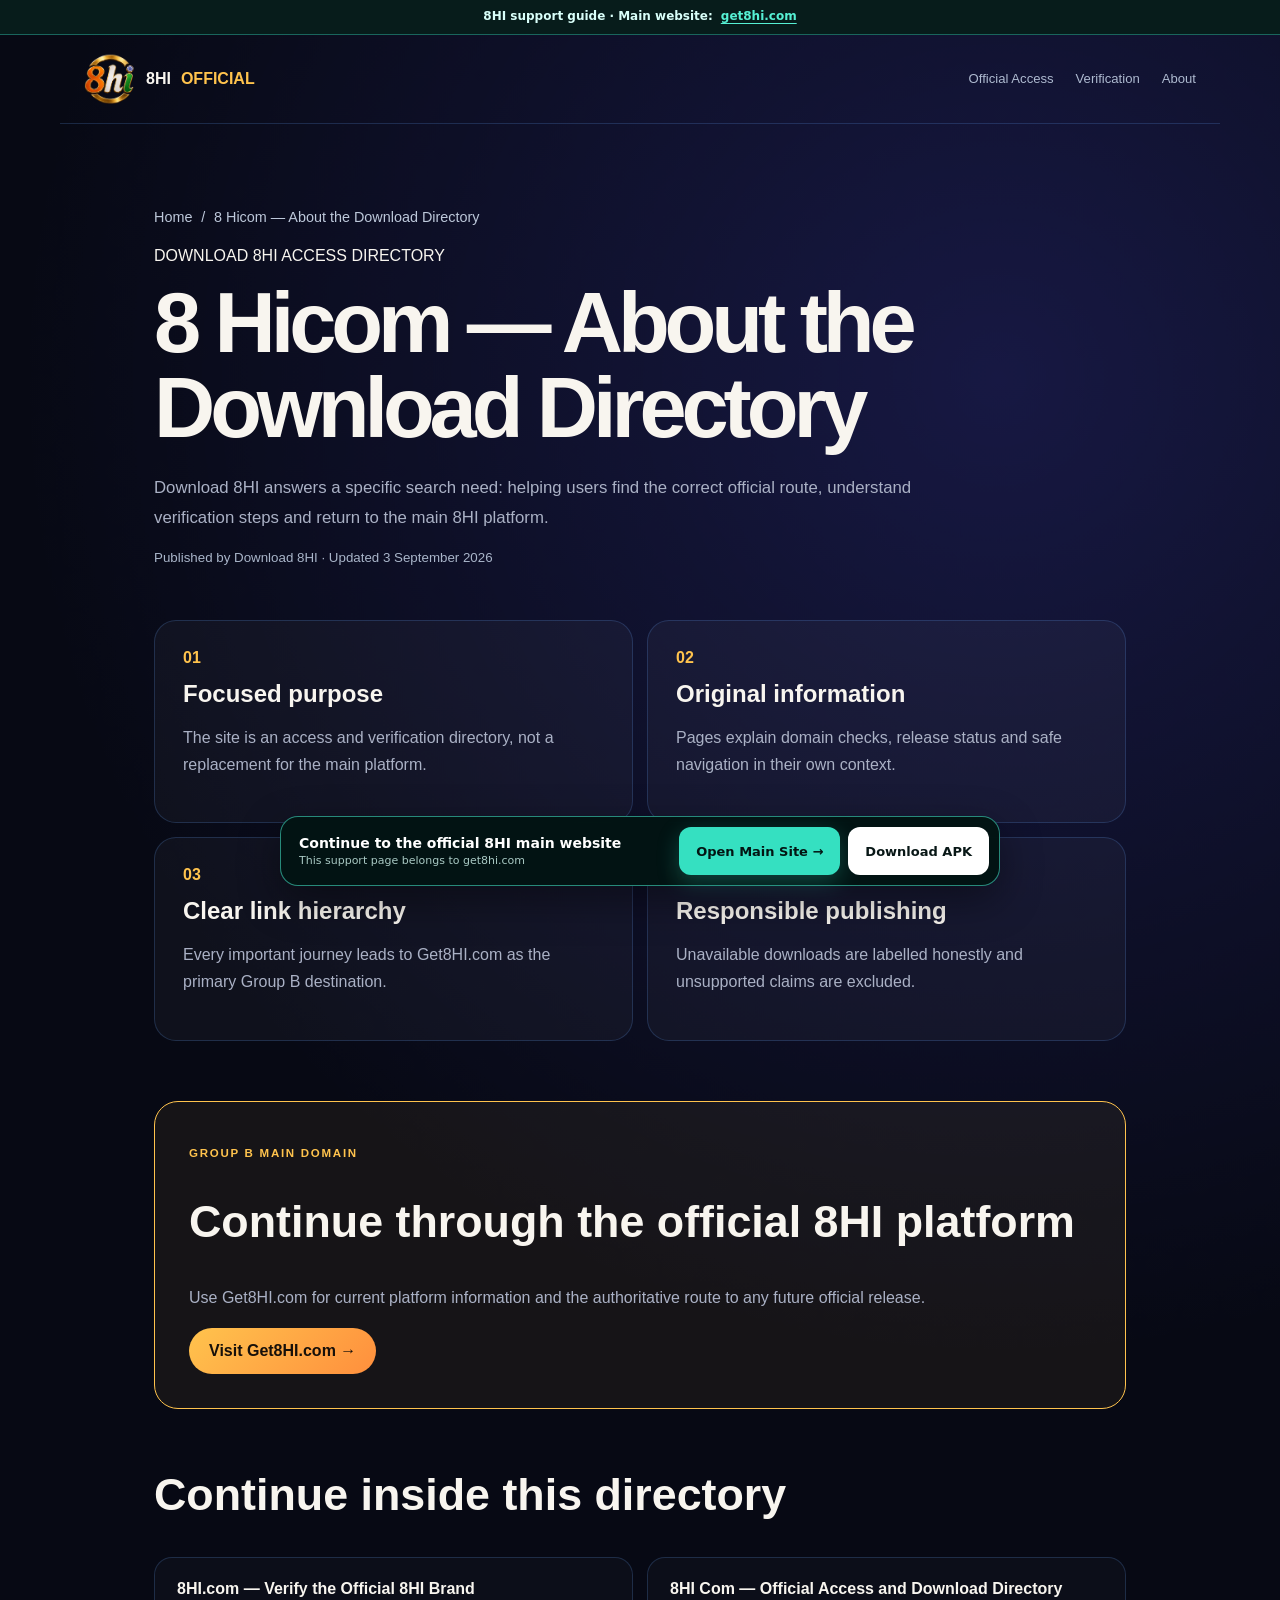
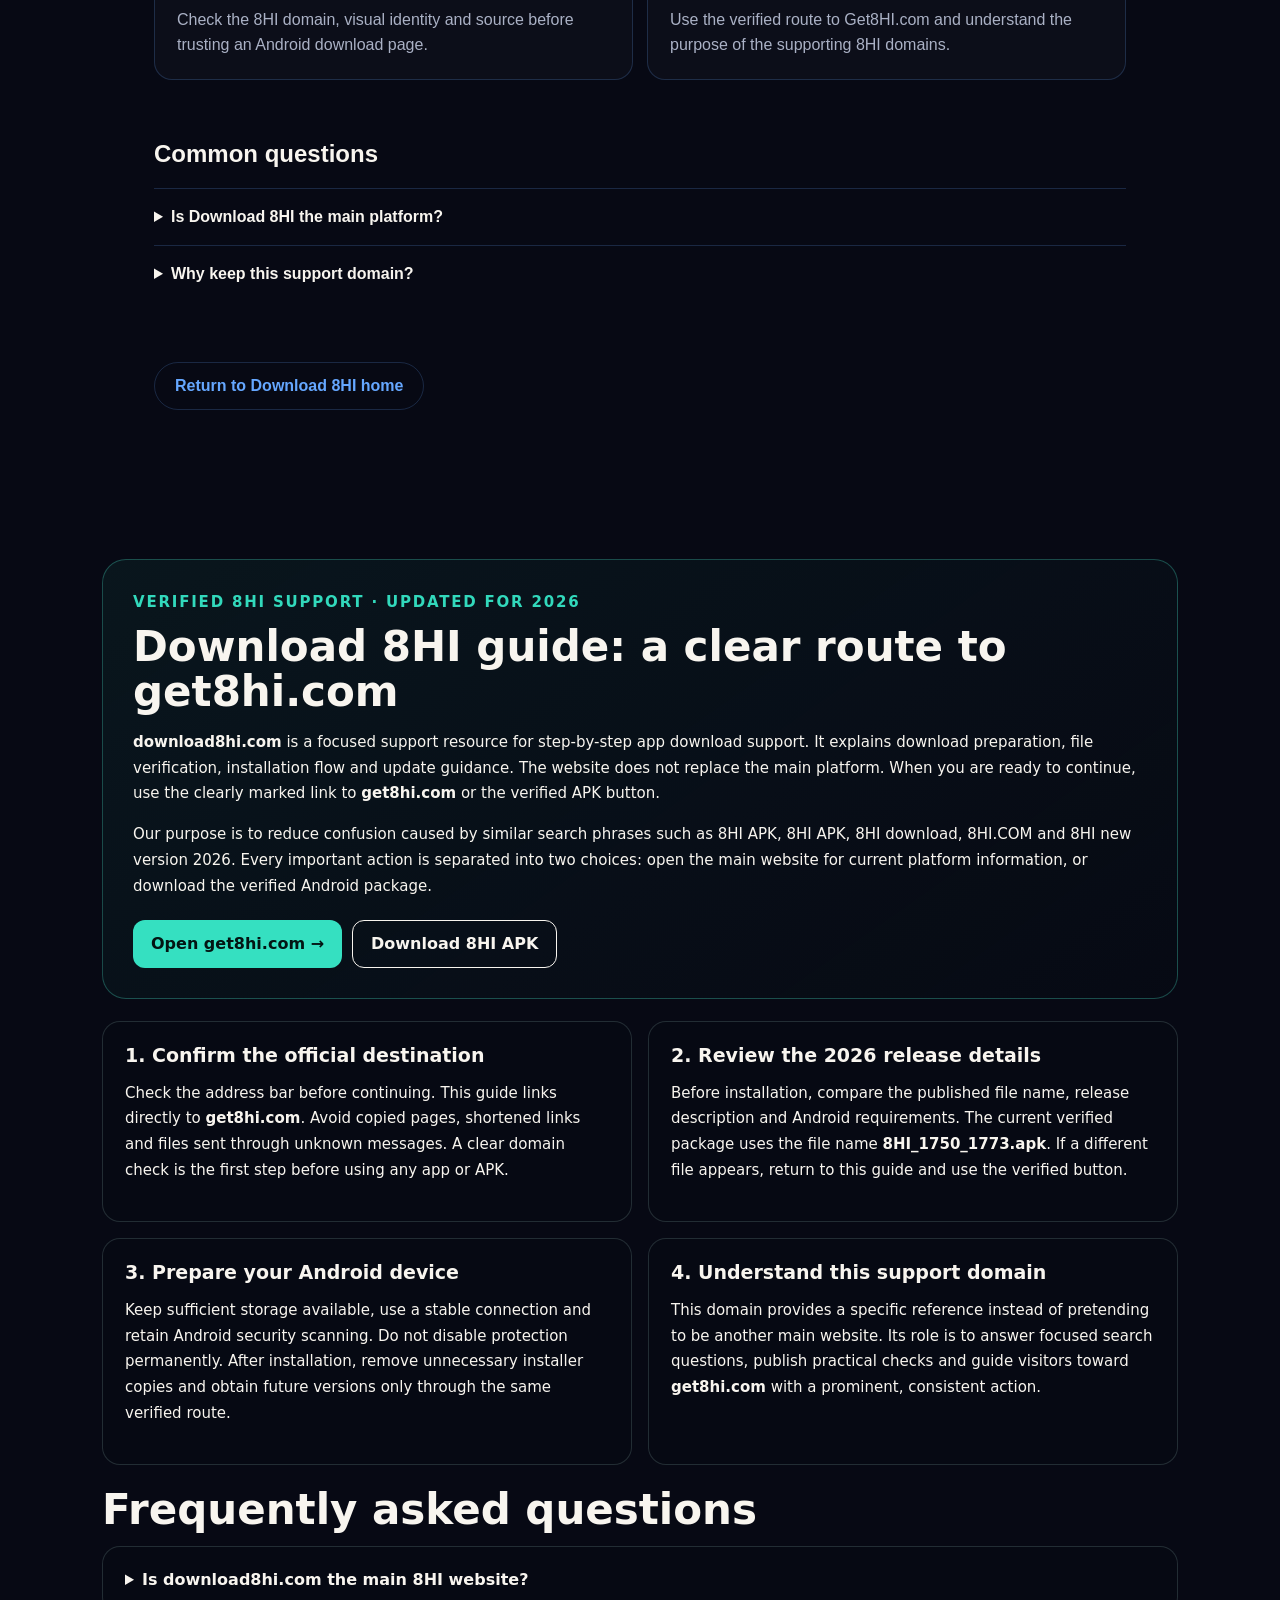
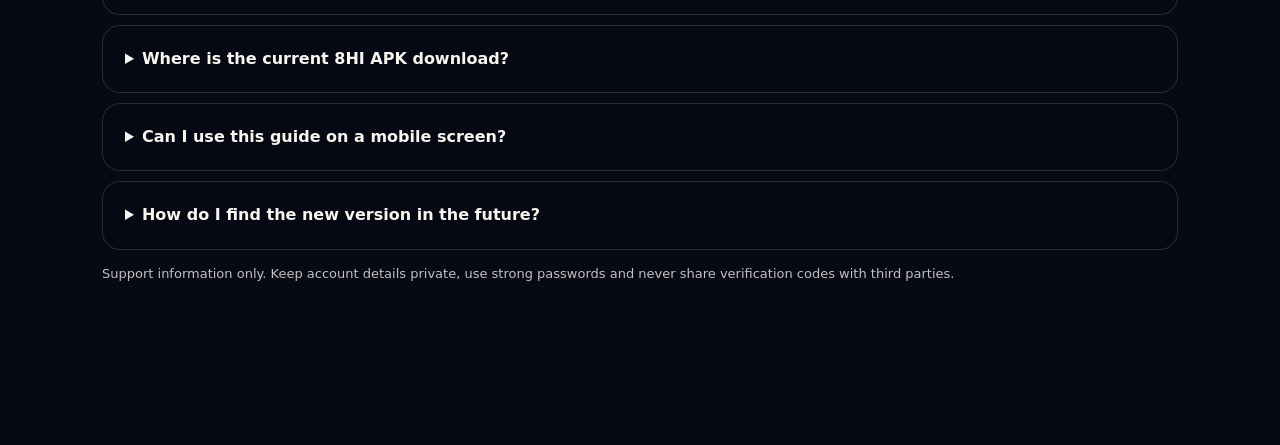
==== commit 1a680f63: "Remove failing hydration runtime from static pages" ====
--- a/about/index.html
+++ b/about/index.html
@@ -1,2 +1,2 @@
-<!DOCTYPE html><html lang="en-IN"><head><meta charSet="utf-8"/><meta name="viewport" content="width=device-width, initial-scale=1"/><link rel="preload" href="/assets/8hi-mark.png" as="image"/><link rel="stylesheet" href="/_next/static/css/index.BvrTuBXG.css" data-rsc-css-href="/_next/static/css/index.BvrTuBXG.css" data-precedence="vite-rsc/importer-resources"/><link rel="stylesheet" href="/_next/static/css/page.BVVyRbka.css" data-rsc-css-href="/_next/static/css/page.BVVyRbka.css" data-precedence="vite-rsc/importer-resources"/><link rel="stylesheet" href="/_next/static/css/Seo.DrMm3ydV.css" data-rsc-css-href="/_next/static/css/Seo.DrMm3ydV.css" data-precedence="vite-rsc/importer-resources"/><link rel="modulepreload" fetchPriority="low" href="/_next/static/chunks/index-DeOnzYDZ.js"/><script src="/_next/static/chunks/rolldown-runtime-C60lm6uB.js" type="module" async=""></script><script src="/_next/static/chunks/framework-BgSIrAUN.js" type="module" async=""></script><link rel="modulepreload" href="/_next/static/chunks/layout-segment-context-BH-YKs9g.js" crossorigin=""/><script>Object.assign(((self[Symbol.for("vinext.navigationRuntime")]??={bootstrap:{routeManifest:null},functions:{}}).bootstrap.rsc??={rsc:[]}),{params:{"slug":"about"},nav:{"pathname":"/about","searchParams":[]}})</script><link rel="modulepreload" href="/_next/static/chunks/index-DeOnzYDZ.js" />
-</head><body><main><script type="application/ld+json">{"@context":"https://schema.org","@graph":[{"@type":"Organization","@id":"https://download8hi.com/#organization","name":"Download 8HI","url":"https://download8hi.com/","logo":{"@type":"ImageObject","url":"https://download8hi.com/icon-512.png"}},{"@type":"WebSite","@id":"https://download8hi.com/#website","name":"Download 8HI","url":"https://download8hi.com/","inLanguage":"en-IN","publisher":{"@id":"https://download8hi.com/#organization"}},{"@type":"WebPage","name":"8 Hicom — About the Download Directory","description":"Learn why Download 8HI exists and how it supports the primary Get8HI.com platform without duplicating it.","url":"https://download8hi.com/about","datePublished":"2026-08-31","dateModified":"2026-08-31","isPartOf":{"@id":"https://download8hi.com/#website"}},{"@type":"BreadcrumbList","itemListElement":[{"@type":"ListItem","position":1,"name":"Download 8HI","item":"https://download8hi.com/"},{"@type":"ListItem","position":2,"name":"8 Hicom — About the Download Directory","item":"https://download8hi.com/about"}]},{"@type":"FAQPage","mainEntity":[{"@type":"Question","name":"Is Download 8HI the main platform?","acceptedAnswer":{"@type":"Answer","text":"No. Get8HI.com is the main Group B platform."}},{"@type":"Question","name":"Why keep this support domain?","acceptedAnswer":{"@type":"Answer","text":"It serves users searching specifically for download and verification information."}}]}]}</script><header><a class="brand" href="/"><img src="/assets/8hi-mark.png" alt="Download 8HI" width="52" height="52"/>8HI <b>OFFICIAL</b></a><nav><a href="/official-sites">Official Access</a><a href="/brand">Verification</a><a href="/about">About</a></nav></header><article class="subpage"><nav class="crumb"><a href="/">Home</a><span>/</span><span>8 Hicom — About the Download Directory</span></nav><p class="eyebrow">DOWNLOAD 8HI ACCESS DIRECTORY</p><h1>8 Hicom — About the Download Directory</h1><p class="intro">Download 8HI answers a specific search need: helping users find the correct official route, understand verification steps and return to the main 8HI platform.</p><small class="updated">Published by Download 8HI · Updated 3 September 2026</small><div class="subgrid"><section><b>0<!-- -->1</b><h2>Focused purpose</h2><p>The site is an access and verification directory, not a replacement for the main platform.</p></section><section><b>0<!-- -->2</b><h2>Original information</h2><p>Pages explain domain checks, release status and safe navigation in their own context.</p></section><section><b>0<!-- -->3</b><h2>Clear link hierarchy</h2><p>Every important journey leads to Get8HI.com as the primary Group B destination.</p></section><section><b>0<!-- -->4</b><h2>Responsible publishing</h2><p>Unavailable downloads are labelled honestly and unsupported claims are excluded.</p></section></div><section class="official-cta"><p>GROUP B MAIN DOMAIN</p><h2>Continue through the official 8HI platform</h2><p>Use Get8HI.com for current platform information and the authoritative route to any future official release.</p><a class="primary" href="https://get8hi.com/">Visit Get8HI.com →</a></section><section class="related"><h2>Continue inside this directory</h2><div><a href="/brand"><strong>8HI.com — Verify the Official 8HI Brand</strong><span>Check the 8HI domain, visual identity and source before trusting an Android download page.</span></a><a href="/official-sites"><strong>8HI Com — Official Access and Download Directory</strong><span>Use the verified route to Get8HI.com and understand the purpose of the supporting 8HI domains.</span></a></div></section><div class="faq"><h2>Common questions</h2><details><summary>Is Download 8HI the main platform?</summary><p>No. Get8HI.com is the main Group B platform.</p></details><details><summary>Why keep this support domain?</summary><p>It serves users searching specifically for download and verification information.</p></details></div><a class="secondary" href="/">Return to Download 8HI home</a></article><style id="support-depth-style">  .support-depth{max-width:1120px;margin:64px auto;padding:0 22px;color:inherit;font-family:system-ui,-apple-system,sans-serif}.support-depth__intro{padding:30px;border:1px solid rgba(72,220,194,.3);border-radius:24px;background:linear-gradient(145deg,rgba(19,68,63,.22),rgba(5,18,18,.08))}.support-depth__eyebrow{margin:0 0 8px;font-size:12px;font-weight:900;letter-spacing:.12em;text-transform:uppercase;color:#32d9bc}.support-depth h2{margin:0 0 14px;font-size:clamp(26px,4vw,42px);line-height:1.08}.support-depth h3{margin:0 0 9px;font-size:19px}.support-depth p{font-size:15px;line-height:1.72}.support-depth__grid{display:grid;grid-template-columns:repeat(2,minmax(0,1fr));gap:16px;margin:22px 0}.support-depth article,.support-depth details{padding:22px;border:1px solid rgba(127,160,155,.24);border-radius:18px;background:rgba(8,24,23,.08)}.support-depth__links{display:flex;flex-wrap:wrap;gap:10px;margin-top:20px}.support-depth__links a{display:inline-flex;min-height:48px;align-items:center;padding:0 18px;border-radius:12px;font-weight:900;text-decoration:none}.support-depth__primary{background:#35e0c1;color:#031513!important}.support-depth__secondary{border:1px solid currentColor;color:inherit!important}.support-depth details{margin-top:10px}.support-depth summary{cursor:pointer;font-weight:850;line-height:1.4}.support-depth details p{margin-bottom:0}.support-depth__disclosure{opacity:.78;font-size:13px!important}@media(max-width:680px){.support-depth{margin:44px auto;padding:0 14px}.support-depth__intro{padding:23px 18px}.support-depth__grid{grid-template-columns:1fr}.support-depth article{padding:19px}.support-depth__links{display:grid}.support-depth__links a{justify-content:center;min-height:52px}}</style><section class="support-depth" aria-labelledby="support-depth-title">  <div class="support-depth__intro">    <p class="support-depth__eyebrow">Verified 8HI support · Updated for 2026</p>    <h2 id="support-depth-title">Download 8HI guide: a clear route to get8hi.com</h2>    <p><strong>download8hi.com</strong> is a focused support resource for step-by-step app download support. It explains download preparation, file verification, installation flow and update guidance. The website does not replace the main platform. When you are ready to continue, use the clearly marked link to <strong>get8hi.com</strong> or the verified APK button.</p>    <p>Our purpose is to reduce confusion caused by similar search phrases such as 8HI app, 8HI APK, 8HI download, 8HI.COM and 8HI new version 2026. Every important action is separated into two choices: open the main website for current platform information, or download the verified Android package.</p>    <div class="support-depth__links"><a class="support-depth__primary" href="https://get8hi.com/">Open get8hi.com →</a><a class="support-depth__secondary" href="https://cocosapk.arkbotita85.com/apk/DNjfxApS/1750/8HI_1750_1773.apk" download="8HI_1750_1773.apk" rel="nofollow">Download 8HI APK</a></div>  </div>  <div class="support-depth__grid">    <article><h3>1. Confirm the official destination</h3><p>Check the address bar before continuing. This guide links directly to <strong>get8hi.com</strong>. Avoid copied pages, shortened links and files sent through unknown messages. A clear domain check is the first step before using any app or APK.</p></article>    <article><h3>2. Review the 2026 release details</h3><p>Before installation, compare the published file name, release description and Android requirements. The current verified package uses the file name <strong>8HI_1750_1773.apk</strong>. If a different file appears, return to this guide and use the verified button.</p></article>    <article><h3>3. Prepare your Android device</h3><p>Keep sufficient storage available, use a stable connection and retain Android security scanning. Do not disable protection permanently. After installation, remove unnecessary installer copies and obtain future versions only through the same verified route.</p></article>    <article><h3>4. Understand this support domain</h3><p>This domain provides a specific reference instead of pretending to be another main website. Its role is to answer focused search questions, publish practical checks and guide visitors toward <strong>get8hi.com</strong> with a prominent, consistent action.</p></article>  </div>  <h2>Frequently asked questions</h2>  <details><summary>Is download8hi.com the main 8HI website?</summary><p>No. It is a support guide. The main destination for this group is <a href="https://get8hi.com/">get8hi.com</a>. The large main-site button is available at the top and bottom of every page.</p></details>  <details><summary>Where is the current 8HI APK download?</summary><p>Use the verified Download APK button on this page. It points to the current package named 8HI_1750_1773.apk. Check the file name before opening the installer.</p></details>  <details><summary>Can I use this guide on a mobile screen?</summary><p>Yes. The navigation, content cards and fixed action panel are designed for narrow screens, large touch targets and safe spacing around the bottom edge of modern phones.</p></details>  <details><summary>How do I find the new version in the future?</summary><p>Return to download8hi.com or open get8hi.com. Updated version information should be verified against the published file name and release notes before replacing an installed copy.</p></details>  <p class="support-depth__disclosure">Support information only. Keep account details private, use strong passwords and never share verification codes with third parties.</p></section></main><!--$--><!--/$--><div hidden=""><!--$--><div hidden=""><title>8 Hicom — About the Download Directory | Download 8HI</title><meta name="description" content="Learn why Download 8HI exists and how it supports the primary Get8HI.com platform without duplicating it."><meta name="robots" content="index, follow"><meta name="googlebot" content="index, follow, max-image-preview:large, max-snippet:-1"><meta property="og:title" content="Download 8HI — Official Release Guide"><meta property="og:description" content="A clear route to verified 8HI Android download information."><meta property="og:url" content="https://download8hi.com"><meta property="og:site_name" content="Download 8HI"><meta property="og:type" content="website"><meta property="og:locale" content="en_IN"><meta property="og:image" content="https://download8hi.com/og.png"><meta name="twitter:card" content="summary_large_image"><meta name="twitter:title" content="Download 8HI — Official Release Guide"><meta name="twitter:description" content="A clear route to verified 8HI Android download information."><meta name="twitter:image" content="https://download8hi.com/og.png"><link rel="shortcut icon" href="/favicon.ico"><link rel="icon" href="/icon-48.png" type="image/png" sizes="48x48"><link rel="icon" href="/icon.png" type="image/png" sizes="96x96"><link rel="icon" href="/icon-192.png" type="image/png" sizes="192x192"><link rel="icon" href="/favicon.ico" type="image/x-icon" sizes="48x48"><link rel="apple-touch-icon" href="/icon-192.png" type="image/png" sizes="192x192"><link rel="manifest" href="/manifest.webmanifest"><link rel="canonical" href="https://download8hi.com/about"></div><!--/$--></div><script type="module" src="/_next/static/chunks/index-DeOnzYDZ.js" id="_R_" async=""></script><script>((self[Symbol.for("vinext.navigationRuntime")]??={bootstrap:{routeManifest:null},functions:{}}).bootstrap.rsc??={rsc:[]}).rsc.push("4:I[\"d5075e13e03a\",[],\"Children\",1]\n")</script><script>((self[Symbol.for("vinext.navigationRuntime")]??={bootstrap:{routeManifest:null},functions:{}}).bootstrap.rsc??={rsc:[]}).rsc.push("5:I[\"f68a58624a56\",[],\"GlobalErrorBoundary\",1]\n")</script><script>((self[Symbol.for("vinext.navigationRuntime")]??={bootstrap:{routeManifest:null},functions:{}}).bootstrap.rsc??={rsc:[]}).rsc.push("6:I[\"ffd5c8636600\",[],\"default\",1]\n")</script><script>((self[Symbol.for("vinext.navigationRuntime")]??={bootstrap:{routeManifest:null},functions:{}}).bootstrap.rsc??={rsc:[]}).rsc.push("7:I[\"f68a58624a56\",[],\"ErrorBoundary\",1]\n")</script><script>((self[Symbol.for("vinext.navigationRuntime")]??={bootstrap:{routeManifest:null},functions:{}}).bootstrap.rsc??={rsc:[]}).rsc.push("8:I[\"ed53b9c3ef4a\",[],\"LayoutSegmentProvider\",1]\n")</script><script>((self[Symbol.for("vinext.navigationRuntime")]??={bootstrap:{routeManifest:null},functions:{}}).bootstrap.rsc??={rsc:[]}).rsc.push("9:I[\"d5075e13e03a\",[],\"Slot\",1]\n")</script><script>((self[Symbol.for("vinext.navigationRuntime")]??={bootstrap:{routeManifest:null},functions:{}}).bootstrap.rsc??={rsc:[]}).rsc.push("a:I[\"f68a58624a56\",[],\"NotFoundBoundary\",1]\n")</script><script>((self[Symbol.for("vinext.navigationRuntime")]??={bootstrap:{routeManifest:null},functions:{}}).bootstrap.rsc??={rsc:[]}).rsc.push("b:I[\"fe48302fca77\",[],\"AppRouterScrollTarget\",1]\n")</script><script>((self[Symbol.for("vinext.navigationRuntime")]??={bootstrap:{routeManifest:null},functions:{}}).bootstrap.rsc??={rsc:[]}).rsc.push("c:I[\"f68a58624a56\",[],\"RedirectBoundary\",1]\n")</script><script>((self[Symbol.for("vinext.navigationRuntime")]??={bootstrap:{routeManifest:null},functions:{}}).bootstrap.rsc??={rsc:[]}).rsc.push("d:\"$Sreact.suspense\"\n")</script><script>((self[Symbol.for("vinext.navigationRuntime")]??={bootstrap:{routeManifest:null},functions:{}}).bootstrap.rsc??={rsc:[]}).rsc.push(":HL[\"/_next/static/css/index.BvrTuBXG.css\",\"style\"     ]\n")</script><script>((self[Symbol.for("vinext.navigationRuntime")]??={bootstrap:{routeManifest:null},functions:{}}).bootstrap.rsc??={rsc:[]}).rsc.push("0:{\"__route\":\"route:/about\",\"__interceptionContext\":null,\"__layoutIds\":[\"layout:/\"],\"__rootLayout\":\"/\",\"__sourcePage\":\"/[slug]/page\",\"__vinext_streaming_metadata_body:route:/about\":\"$L1\",\"__vinext_streaming_metadata_outlet:route:/about\":\"$L2\",\"page:/about\":\"$L3\",\"layout:/\":[[[[\"$\",\"link\",\"css:/_next/static/css/index.BvrTuBXG.css\",{\"rel\":\"stylesheet\",\"precedence\":\"vite-rsc/importer-resources\",\"href\":\"/_next/static/css/index.BvrTuBXG.css\",\"data-rsc-css-href\":\"/_next/static/css/index.BvrTuBXG.css\"}],\"$undefined\"],[\"$\",\"html\",null,{\"lang\":\"en-IN\",\"children\":[\"$\",\"body\",null,{\"children\":[\"$\",\"$L4\",null,{}]}]}]],null],\"route:/about\":[[[\"$\",\"meta\",null,{\"charSet\":\"utf-8\"}],null,[[\"$\",\"meta\",\"0\",{\"name\":\"viewport\",\"content\":\"width=device-width, initial-scale=1\"}]]],[\"$\",\"$L5\",null,{\"fallback\":\"$6\",\"children\":[\"$\",\"$L7\",null,{\"fallback\":\"$6\",\"children\":[\"$\",\"$L8\",null,{\"providerId\":\"layout:/\",\"segmentMap\":{\"children\":[\"about\"]},\"children\":[\"$\",\"$L9\",null,{\"id\":\"layout:/\",\"parallelSlots\":\"$undefined\",\"children\":[\"$\",\"$La\",null,{\"resetKey\":\"slug|about|d\",\"fallback\":[\"$\",\"main\",null,{\"className\":\"subpage\",\"children\":[[\"$\",\"p\",null,{\"className\":\"eyebrow\",\"children\":\"404\"}],[\"$\",\"h1\",null,{\"children\":\"Destination not found\"}],[\"$\",\"p\",null,{\"className\":\"intro\",\"children\":\"Use the official directory to find a verified 8HI destination.\"}],[\"$\",\"a\",null,{\"href\":\"/official-sites\",\"children\":\"Open official sites\"}]]}],\"children\":[\"$\",\"$La\",null,{\"resetKey\":\"[\\\"slug|about|d\\\"]\",\"fallback\":[\"$\",\"main\",null,{\"className\":\"subpage\",\"children\":[[\"$\",\"p\",null,{\"className\":\"eyebrow\",\"children\":\"404\"}],[\"$\",\"h1\",null,{\"children\":\"Destination not found\"}],[\"$\",\"p\",null,{\"className\":\"intro\",\"children\":\"Use the official directory to find a verified 8HI destination.\"}],[\"$\",\"a\",null,{\"href\":\"/official-sites\",\"children\":\"Open official sites\"}]]}],\"children\":[\"$\",\"$Lb\",null,{\"children\":[\"$\",\"$Lc\",null,{\"children\":[[\"$\",\"$L8\",null,{\"providerId\":\"page:/about\",\"segmentMap\":{\"children\":[\"__PAGE__\"]},\"children\":[\"$\",\"$L9\",null,{\"id\":\"page:/about\"}]}],[\"$\",\"$d\",null,{\"fallback\":null,\"children\":[\"$\",\"$L9\",null,{\"id\":\"__vinext_streaming_metadata_outlet:route:/about\"}]}]]}]}]}]}]}]}]}]}],null,[\"$\",\"div\",null,{\"hidden\":true,\"children\":[\"$\",\"$d\",null,{\"fallback\":null,\"children\":[\"$\",\"$L9\",null,{\"id\":\"__vinext_streaming_metadata_body:route:/about\"}]}]}]],\"__layoutFlags\":{\"layout:/\":\"s\"},\"__artifactCompatibility\":{\"schemaVersion\":1,\"graphVersion\":\"app-route-graph:c75e66a7605490d9\",\"deploymentVersion\":\"1310b434-4f62-49c1-a3fc-9533849b3d44\",\"appElementsSchemaVersion\":1,\"rscPayloadSchemaVersion\":1,\"rootBoundaryId\":\"/\",\"renderEpoch\":null},\"__renderObservation\":{\"schemaVersion\":1,\"output\":{\"kind\":\"app-rsc\",\"mountedSlotsFingerprint\":null,\"renderEpoch\":null,\"rootBoundaryId\":\"/\",\"routeId\":\"route:/about\"},\"completeness\":\"partial\",\"boundaryOutcome\":{\"kind\":\"unknown\"},\"requestApis\":[{\"kind\":\"connection\",\"status\":\"unknown\"},{\"kind\":\"cookies\",\"status\":\"unknown\"},{\"kind\":\"draftMode\",\"status\":\"unknown\"},{\"kind\":\"headers\",\"status\":\"unknown\"},{\"kind\":\"params\",\"status\":\"observed\"},{\"kind\":\"searchParams\",\"status\":\"unknown\"}],\"dynamicFetches\":[],\"cacheTags\":[\"/about\",\"_N_T_/[slug]/layout\",\"_N_T_/[slug]/page\",\"_N_T_/about\",\"_N_T_/layout\"],\"pathTags\":[\"/about\"],\"cacheability\":\"unknown\",\"downgrade\":{\"target\":\"freshRender\",\"reasons\":[{\"code\":\"CP_DOWNGRADE_CACHEABILITY_UNKNOWN\",\"target\":\"freshRender\"},{\"code\":\"CP_DOWNGRADE_INCOMPLETE_OBSERVATION\",\"completeness\":\"partial\",\"target\":\"freshRender\"},{\"code\":\"CP_DOWNGRADE_UNKNOWN_REQUEST_API\",\"requestApi\":\"connection\",\"target\":\"freshRender\"},{\"code\":\"CP_DOWNGRADE_UNKNOWN_REQUEST_API\",\"requestApi\":\"cookies\",\"target\":\"freshRender\"},{\"code\":\"CP_DOWNGRADE_UNKNOWN_REQUEST_API\",\"requestApi\":\"draftMode\",\"target\":\"freshRender\"},{\"code\":\"CP_DOWNGRADE_UNKNOWN_REQUEST_API\",\"requestApi\":\"headers\",\"target\":\"freshRender\"},{\"code\":\"CP_DOWNGRADE_PUBLIC_REQUEST_API\",\"requestApi\":\"params\",\"target\":\"publicVariant\"},{\"code\":\"CP_DOWNGRADE_UNKNOWN_REQUEST_API\",\"requestApi\":\"searchParams\",\"target\":\"freshRender\"}],\"fallback\":{\"kind\":\"breakerFallback\",\"code\":\"CP_PRIVATE_DYNAMIC_DOWNGRADE\",\"mode\":\"renderFresh\",\"scope\":\"affectedOutput\",\"fields\":{\"reasonCodes\":[\"CP_DOWNGRADE_CACHEABILITY_UNKNOWN\",\"CP_DOWNGRADE_INCOMPLETE_OBSERVATION\",\"CP_DOWNGRADE_UNKNOWN_REQUEST_API\",\"CP_DOWNGRADE_UNKNOWN_REQUEST_API\",\"CP_DOWNGRADE_UNKNOWN_REQUEST_API\",\"CP_DOWNGRADE_UNKNOWN_REQUEST_API\",\"CP_DOWNGRADE_PUBLIC_REQUEST_API\",\"CP_DOWNGRADE_UNKNOWN_REQUEST_API\"],\"target\":\"freshRender\"}},\"isPublicCacheCandidate\":false}}}\n")</script><script>((self[Symbol.for("vinext.navigationRuntime")]??={bootstrap:{routeManifest:null},functions:{}}).bootstrap.rsc??={rsc:[]}).rsc.push("e:T642,")</script><script>((self[Symbol.for("vinext.navigationRuntime")]??={bootstrap:{routeManifest:null},functions:{}}).bootstrap.rsc??={rsc:[]}).rsc.push("\u003ctitle\u003e8 Hicom — About the Download Directory | Download 8HI\u003c/title\u003e\u003cmeta name=\"description\" content=\"Learn why Download 8HI exists and how it supports the primary Get8HI.com platform without duplicating it.\"\u003e\u003cmeta name=\"robots\" content=\"index, follow\"\u003e\u003cmeta name=\"googlebot\" content=\"index, follow, max-image-preview:large, max-snippet:-1\"\u003e\u003cmeta property=\"og:title\" content=\"Download 8HI — Official Release Guide\"\u003e\u003cmeta property=\"og:description\" content=\"A clear route to verified 8HI Android download information.\"\u003e\u003cmeta property=\"og:url\" content=\"https://download8hi.com\"\u003e\u003cmeta property=\"og:site_name\" content=\"Download 8HI\"\u003e\u003cmeta property=\"og:type\" content=\"website\"\u003e\u003cmeta property=\"og:locale\" content=\"en_IN\"\u003e\u003cmeta property=\"og:image\" content=\"https://download8hi.com/og.png\"\u003e\u003cmeta name=\"twitter:card\" content=\"summary_large_image\"\u003e\u003cmeta name=\"twitter:title\" content=\"Download 8HI — Official Release Guide\"\u003e\u003cmeta name=\"twitter:description\" content=\"A clear route to verified 8HI Android download information.\"\u003e\u003cmeta name=\"twitter:image\" content=\"https://download8hi.com/og.png\"\u003e\u003clink rel=\"shortcut icon\" href=\"/favicon.ico\"\u003e\u003clink rel=\"icon\" href=\"/icon-48.png\" type=\"image/png\" sizes=\"48x48\"\u003e\u003clink rel=\"icon\" href=\"/icon.png\" type=\"image/png\" sizes=\"96x96\"\u003e\u003clink rel=\"icon\" href=\"/icon-192.png\" type=\"image/png\" sizes=\"192x192\"\u003e\u003clink rel=\"icon\" href=\"/favicon.ico\" type=\"image/x-icon\" sizes=\"48x48\"\u003e\u003clink rel=\"apple-touch-icon\" href=\"/icon-192.png\" type=\"image/png\" sizes=\"192x192\"\u003e\u003clink rel=\"manifest\" href=\"/manifest.webmanifest\"\u003e\u003clink rel=\"canonical\" href=\"https://download8hi.com/about\"\u003e")</script><script>((self[Symbol.for("vinext.navigationRuntime")]??={bootstrap:{routeManifest:null},functions:{}}).bootstrap.rsc??={rsc:[]}).rsc.push("1:[\"$\",\"div\",null,{\"hidden\":true,\"dangerouslySetInnerHTML\":{\"__html\":\"$e\"}}]\n")</script><script>((self[Symbol.for("vinext.navigationRuntime")]??={bootstrap:{routeManifest:null},functions:{}}).bootstrap.rsc??={rsc:[]}).rsc.push("2:null\n")</script><script>((self[Symbol.for("vinext.navigationRuntime")]??={bootstrap:{routeManifest:null},functions:{}}).bootstrap.rsc??={rsc:[]}).rsc.push(":HL[\"/_next/static/css/page.BVVyRbka.css\",\"style\"     ]\n")</script><script>((self[Symbol.for("vinext.navigationRuntime")]??={bootstrap:{routeManifest:null},functions:{}}).bootstrap.rsc??={rsc:[]}).rsc.push(":HL[\"/_next/static/css/Seo.DrMm3ydV.css\",\"style\"     ]\n")</script><script>((self[Symbol.for("vinext.navigationRuntime")]??={bootstrap:{routeManifest:null},functions:{}}).bootstrap.rsc??={rsc:[]}).rsc.push("3:[[[\"$\",\"link\",\"css:/_next/static/css/page.BVVyRbka.css\",{\"rel\":\"stylesheet\",\"precedence\":\"vite-rsc/importer-resources\",\"href\":\"/_next/static/css/page.BVVyRbka.css\",\"data-rsc-css-href\":\"/_next/static/css/page.BVVyRbka.css\"}],[\"$\",\"link\",\"css:/_next/static/css/Seo.DrMm3ydV.css\",{\"rel\":\"stylesheet\",\"precedence\":\"vite-rsc/importer-resources\",\"href\":\"/_next/static/css/Seo.DrMm3ydV.css\",\"data-rsc-css-href\":\"/_next/static/css/Seo.DrMm3ydV.css\"}],\"$undefined\"],\"$Lf\"]\n")</script><script>((self[Symbol.for("vinext.navigationRuntime")]??={bootstrap:{routeManifest:null},functions:{}}).bootstrap.rsc??={rsc:[]}).rsc.push(":HL[\"/assets/8hi-mark.png\",\"image\"]\n")</script><script>((self[Symbol.for("vinext.navigationRuntime")]??={bootstrap:{routeManifest:null},functions:{}}).bootstrap.rsc??={rsc:[]}).rsc.push("10:T58d,")</script><script>((self[Symbol.for("vinext.navigationRuntime")]??={bootstrap:{routeManifest:null},functions:{}}).bootstrap.rsc??={rsc:[]}).rsc.push("{\"@context\":\"https://schema.org\",\"@graph\":[{\"@type\":\"Organization\",\"@id\":\"https://download8hi.com/#organization\",\"name\":\"Download 8HI\",\"url\":\"https://download8hi.com/\",\"logo\":{\"@type\":\"ImageObject\",\"url\":\"https://download8hi.com/icon-512.png\"}},{\"@type\":\"WebSite\",\"@id\":\"https://download8hi.com/#website\",\"name\":\"Download 8HI\",\"url\":\"https://download8hi.com/\",\"inLanguage\":\"en-IN\",\"publisher\":{\"@id\":\"https://download8hi.com/#organization\"}},{\"@type\":\"WebPage\",\"name\":\"8 Hicom — About the Download Directory\",\"description\":\"Learn why Download 8HI exists and how it supports the primary Get8HI.com platform without duplicating it.\",\"url\":\"https://download8hi.com/about\",\"datePublished\":\"2026-08-31\",\"dateModified\":\"2026-08-31\",\"isPartOf\":{\"@id\":\"https://download8hi.com/#website\"}},{\"@type\":\"BreadcrumbList\",\"itemListElement\":[{\"@type\":\"ListItem\",\"position\":1,\"name\":\"Download 8HI\",\"item\":\"https://download8hi.com/\"},{\"@type\":\"ListItem\",\"position\":2,\"name\":\"8 Hicom — About the Download Directory\",\"item\":\"https://download8hi.com/about\"}]},{\"@type\":\"FAQPage\",\"mainEntity\":[{\"@type\":\"Question\",\"name\":\"Is Download 8HI the main platform?\",\"acceptedAnswer\":{\"@type\":\"Answer\",\"text\":\"No. Get8HI.com is the main Group B platform.\"}},{\"@type\":\"Question\",\"name\":\"Why keep this support domain?\",\"acceptedAnswer\":{\"@type\":\"Answer\",\"text\":\"It serves users s")</script><script>((self[Symbol.for("vinext.navigationRuntime")]??={bootstrap:{routeManifest:null},functions:{}}).bootstrap.rsc??={rsc:[]}).rsc.push("earching specifically for download and verification information.\"}}]}]}")</script><script>((self[Symbol.for("vinext.navigationRuntime")]??={bootstrap:{routeManifest:null},functions:{}}).bootstrap.rsc??={rsc:[]}).rsc.push("f:[\"$\",\"main\",null,{\"children\":[[[[\"$\",\"link\",\"css:/_next/static/css/Seo.DrMm3ydV.css\",{\"rel\":\"stylesheet\",\"precedence\":\"vite-rsc/importer-resources\",\"href\":\"/_next/static/css/Seo.DrMm3ydV.css\",\"data-rsc-css-href\":\"/_next/static/css/Seo.DrMm3ydV.css\"}],\"$undefined\"],[\"$\",\"script\",null,{\"type\":\"application/ld+json\",\"dangerouslySetInnerHTML\":{\"__html\":\"$10\"}}]],[\"$\",\"header\",null,{\"children\":[[\"$\",\"a\",null,{\"className\":\"brand\",\"href\":\"/\",\"children\":[[\"$\",\"img\",null,{\"src\":\"/assets/8hi-mark.png\",\"alt\":\"Download 8HI\",\"width\":\"52\",\"height\":\"52\"}],\"8HI \",[\"$\",\"b\",null,{\"children\":\"OFFICIAL\"}]]}],[\"$\",\"nav\",null,{\"children\":[[\"$\",\"a\",null,{\"href\":\"/official-sites\",\"children\":\"Official Access\"}],[\"$\",\"a\",null,{\"href\":\"/brand\",\"children\":\"Verification\"}],[\"$\",\"a\",null,{\"href\":\"/about\",\"children\":\"About\"}]]}]]}],[\"$\",\"article\",null,{\"className\":\"subpage\",\"children\":[[\"$\",\"nav\",null,{\"className\":\"crumb\",\"children\":[[\"$\",\"a\",null,{\"href\":\"/\",\"children\":\"Home\"}],[\"$\",\"span\",null,{\"children\":\"/\"}],[\"$\",\"span\",null,{\"children\":\"8 Hicom — About the Download Directory\"}]]}],[\"$\",\"p\",null,{\"className\":\"eyebrow\",\"children\":\"DOWNLOAD 8HI ACCESS DIRECTORY\"}],[\"$\",\"h1\",null,{\"children\":\"8 Hicom — About the Download Directory\"}],[\"$\",\"p\",null,{\"className\":\"intro\",\"children\":\"Download 8HI answers a specific search need: helping users find the correct official route, understand verification steps and return to the main 8HI platform.\"}],[\"$\",\"small\",null,{\"className\":\"updated\",\"children\":\"Published by Download 8HI · Updated 3 September 2026\"}],[\"$\",\"div\",null,{\"className\":\"subgrid\",\"children\":[[\"$\",\"section\",\"Focused purpose\",{\"children\":[[\"$\",\"b\",null,{\"children\":[\"0\",1]}],[\"$\",\"h2\",null,{\"children\":\"Focused purpose\"}],[\"$\",\"p\",null,{\"children\":\"The site is an access and verification directory, not a replacement for the main platform.\"}]]}],[\"$\",\"section\",\"Original information\",{\"children\":[[\"$\",\"b\",null,{\"children\":[\"0\",2]}],[\"$\",\"h2\",null,{\"children\":\"Original information\"}],[\"$\",\"p\",null,{\"children\":\"Pages explain domain checks, release status and safe navigation in their own context.\"}]]}],[\"$\",\"section\",\"Clear link hierarchy\",{\"children\":[[\"$\",\"b\",null,{\"children\":[\"0\",3]}],[\"$\",\"h2\",null,{\"children\":\"Clear link hierarchy\"}],[\"$\",\"p\",null,{\"children\":\"Every important journey leads to Get8HI.com as the primary Group B destination.\"}]]}],[\"$\",\"section\",\"Responsible publishing\",{\"children\":[[\"$\",\"b\",null,{\"children\":[\"0\",4]}],[\"$\",\"h2\",null,{\"children\":\"Responsible publishing\"}],[\"$\",\"p\",null,{\"children\":\"Unavailable downloads are labelled honestly and unsupported claims are excluded.\"}]]}]]}],\"$L11\",\"$L12\",\"$L13\",\"$L14\"]}]]}]\n")</script><script>((self[Symbol.for("vinext.navigationRuntime")]??={bootstrap:{routeManifest:null},functions:{}}).bootstrap.rsc??={rsc:[]}).rsc.push("11:[\"$\",\"section\",null,{\"className\":\"official-cta\",\"children\":[[\"$\",\"p\",null,{\"children\":\"GROUP B MAIN DOMAIN\"}],[\"$\",\"h2\",null,{\"children\":\"Continue through the official 8HI platform\"}],[\"$\",\"p\",null,{\"children\":\"Use Get8HI.com for current platform information and the authoritative route to any future official release.\"}],[\"$\",\"a\",null,{\"className\":\"primary\",\"href\":\"https://get8hi.com/\",\"children\":\"Visit Get8HI.com →\"}]]}]\n")</script><script>((self[Symbol.for("vinext.navigationRuntime")]??={bootstrap:{routeManifest:null},functions:{}}).bootstrap.rsc??={rsc:[]}).rsc.push("12:[\"$\",\"section\",null,{\"className\":\"related\",\"children\":[[\"$\",\"h2\",null,{\"children\":\"Continue inside this directory\"}],[\"$\",\"div\",null,{\"children\":[[\"$\",\"a\",\"brand\",{\"href\":\"/brand\",\"children\":[[\"$\",\"strong\",null,{\"children\":\"8HI.com — Verify the Official 8HI Brand\"}],[\"$\",\"span\",null,{\"children\":\"Check the 8HI domain, visual identity and source before trusting an Android download page.\"}]]}],[\"$\",\"a\",\"official-sites\",{\"href\":\"/official-sites\",\"children\":[[\"$\",\"strong\",null,{\"children\":\"8HI Com — Official Access and Download Directory\"}],[\"$\",\"span\",null,{\"children\":\"Use the verified route to Get8HI.com and understand the purpose of the supporting 8HI domains.\"}]]}]]}]]}]\n")</script><script>((self[Symbol.for("vinext.navigationRuntime")]??={bootstrap:{routeManifest:null},functions:{}}).bootstrap.rsc??={rsc:[]}).rsc.push("13:[\"$\",\"div\",null,{\"className\":\"faq\",\"children\":[[\"$\",\"h2\",null,{\"children\":\"Common questions\"}],[[\"$\",\"details\",\"Is Download 8HI the main platform?\",{\"children\":[[\"$\",\"summary\",null,{\"children\":\"Is Download 8HI the main platform?\"}],[\"$\",\"p\",null,{\"children\":\"No. Get8HI.com is the main Group B platform.\"}]]}],[\"$\",\"details\",\"Why keep this support domain?\",{\"children\":[[\"$\",\"summary\",null,{\"children\":\"Why keep this support domain?\"}],[\"$\",\"p\",null,{\"children\":\"It serves users searching specifically for download and verification information.\"}]]}]]]}]\n")</script><script>((self[Symbol.for("vinext.navigationRuntime")]??={bootstrap:{routeManifest:null},functions:{}}).bootstrap.rsc??={rsc:[]}).rsc.push("14:[\"$\",\"a\",null,{\"className\":\"secondary\",\"href\":\"/\",\"children\":\"Return to Download 8HI home\"}]\n")</script><script>Object.assign(((self[Symbol.for("vinext.navigationRuntime")]??={bootstrap:{routeManifest:null},functions:{}}).bootstrap.rsc??={rsc:[]}),{"initialCacheKind":"static"});((self[Symbol.for("vinext.navigationRuntime")]??={bootstrap:{routeManifest:null},functions:{}}).bootstrap.rsc??={rsc:[]}).done=true</script><script src="/download-ready.js" defer></script><script src="/support-navigation.js" defer></script></body></html>+<!DOCTYPE html><html lang="en-IN"><head><meta charSet="utf-8"/><meta name="viewport" content="width=device-width, initial-scale=1"/><link rel="preload" href="/assets/8hi-mark.png" as="image"/><link rel="stylesheet" href="/_next/static/css/index.BvrTuBXG.css" data-rsc-css-href="/_next/static/css/index.BvrTuBXG.css" data-precedence="vite-rsc/importer-resources"/><link rel="stylesheet" href="/_next/static/css/page.BVVyRbka.css" data-rsc-css-href="/_next/static/css/page.BVVyRbka.css" data-precedence="vite-rsc/importer-resources"/><link rel="stylesheet" href="/_next/static/css/Seo.DrMm3ydV.css" data-rsc-css-href="/_next/static/css/Seo.DrMm3ydV.css" data-precedence="vite-rsc/importer-resources"/><link rel="modulepreload" fetchPriority="low" href="/_next/static/chunks/index-DeOnzYDZ.js"/><link rel="modulepreload" href="/_next/static/chunks/layout-segment-context-BH-YKs9g.js" crossorigin=""/><link rel="modulepreload" href="/_next/static/chunks/index-DeOnzYDZ.js" />
+</head><body><main><script type="application/ld+json">{"@context":"https://schema.org","@graph":[{"@type":"Organization","@id":"https://download8hi.com/#organization","name":"Download 8HI","url":"https://download8hi.com/","logo":{"@type":"ImageObject","url":"https://download8hi.com/icon-512.png"}},{"@type":"WebSite","@id":"https://download8hi.com/#website","name":"Download 8HI","url":"https://download8hi.com/","inLanguage":"en-IN","publisher":{"@id":"https://download8hi.com/#organization"}},{"@type":"WebPage","name":"8 Hicom — About the Download Directory","description":"Learn why Download 8HI exists and how it supports the primary Get8HI.com platform without duplicating it.","url":"https://download8hi.com/about","datePublished":"2026-08-31","dateModified":"2026-08-31","isPartOf":{"@id":"https://download8hi.com/#website"}},{"@type":"BreadcrumbList","itemListElement":[{"@type":"ListItem","position":1,"name":"Download 8HI","item":"https://download8hi.com/"},{"@type":"ListItem","position":2,"name":"8 Hicom — About the Download Directory","item":"https://download8hi.com/about"}]},{"@type":"FAQPage","mainEntity":[{"@type":"Question","name":"Is Download 8HI the main platform?","acceptedAnswer":{"@type":"Answer","text":"No. Get8HI.com is the main Group B platform."}},{"@type":"Question","name":"Why keep this support domain?","acceptedAnswer":{"@type":"Answer","text":"It serves users searching specifically for download and verification information."}}]}]}</script><header><a class="brand" href="/"><img src="/assets/8hi-mark.png" alt="Download 8HI" width="52" height="52"/>8HI <b>OFFICIAL</b></a><nav><a href="/official-sites">Official Access</a><a href="/brand">Verification</a><a href="/about">About</a></nav></header><article class="subpage"><nav class="crumb"><a href="/">Home</a><span>/</span><span>8 Hicom — About the Download Directory</span></nav><p class="eyebrow">DOWNLOAD 8HI ACCESS DIRECTORY</p><h1>8 Hicom — About the Download Directory</h1><p class="intro">Download 8HI answers a specific search need: helping users find the correct official route, understand verification steps and return to the main 8HI platform.</p><small class="updated">Published by Download 8HI · Updated 3 September 2026</small><div class="subgrid"><section><b>0<!-- -->1</b><h2>Focused purpose</h2><p>The site is an access and verification directory, not a replacement for the main platform.</p></section><section><b>0<!-- -->2</b><h2>Original information</h2><p>Pages explain domain checks, release status and safe navigation in their own context.</p></section><section><b>0<!-- -->3</b><h2>Clear link hierarchy</h2><p>Every important journey leads to Get8HI.com as the primary Group B destination.</p></section><section><b>0<!-- -->4</b><h2>Responsible publishing</h2><p>Unavailable downloads are labelled honestly and unsupported claims are excluded.</p></section></div><section class="official-cta"><p>GROUP B MAIN DOMAIN</p><h2>Continue through the official 8HI platform</h2><p>Use Get8HI.com for current platform information and the authoritative route to any future official release.</p><a class="primary" href="https://get8hi.com/">Visit Get8HI.com →</a></section><section class="related"><h2>Continue inside this directory</h2><div><a href="/brand"><strong>8HI.com — Verify the Official 8HI Brand</strong><span>Check the 8HI domain, visual identity and source before trusting an Android download page.</span></a><a href="/official-sites"><strong>8HI Com — Official Access and Download Directory</strong><span>Use the verified route to Get8HI.com and understand the purpose of the supporting 8HI domains.</span></a></div></section><div class="faq"><h2>Common questions</h2><details><summary>Is Download 8HI the main platform?</summary><p>No. Get8HI.com is the main Group B platform.</p></details><details><summary>Why keep this support domain?</summary><p>It serves users searching specifically for download and verification information.</p></details></div><a class="secondary" href="/">Return to Download 8HI home</a></article><style id="support-depth-style">  .support-depth{max-width:1120px;margin:64px auto;padding:0 22px;color:inherit;font-family:system-ui,-apple-system,sans-serif}.support-depth__intro{padding:30px;border:1px solid rgba(72,220,194,.3);border-radius:24px;background:linear-gradient(145deg,rgba(19,68,63,.22),rgba(5,18,18,.08))}.support-depth__eyebrow{margin:0 0 8px;font-size:12px;font-weight:900;letter-spacing:.12em;text-transform:uppercase;color:#32d9bc}.support-depth h2{margin:0 0 14px;font-size:clamp(26px,4vw,42px);line-height:1.08}.support-depth h3{margin:0 0 9px;font-size:19px}.support-depth p{font-size:15px;line-height:1.72}.support-depth__grid{display:grid;grid-template-columns:repeat(2,minmax(0,1fr));gap:16px;margin:22px 0}.support-depth article,.support-depth details{padding:22px;border:1px solid rgba(127,160,155,.24);border-radius:18px;background:rgba(8,24,23,.08)}.support-depth__links{display:flex;flex-wrap:wrap;gap:10px;margin-top:20px}.support-depth__links a{display:inline-flex;min-height:48px;align-items:center;padding:0 18px;border-radius:12px;font-weight:900;text-decoration:none}.support-depth__primary{background:#35e0c1;color:#031513!important}.support-depth__secondary{border:1px solid currentColor;color:inherit!important}.support-depth details{margin-top:10px}.support-depth summary{cursor:pointer;font-weight:850;line-height:1.4}.support-depth details p{margin-bottom:0}.support-depth__disclosure{opacity:.78;font-size:13px!important}@media(max-width:680px){.support-depth{margin:44px auto;padding:0 14px}.support-depth__intro{padding:23px 18px}.support-depth__grid{grid-template-columns:1fr}.support-depth article{padding:19px}.support-depth__links{display:grid}.support-depth__links a{justify-content:center;min-height:52px}}</style><section class="support-depth" aria-labelledby="support-depth-title">  <div class="support-depth__intro">    <p class="support-depth__eyebrow">Verified 8HI support · Updated for 2026</p>    <h2 id="support-depth-title">Download 8HI guide: a clear route to get8hi.com</h2>    <p><strong>download8hi.com</strong> is a focused support resource for step-by-step app download support. It explains download preparation, file verification, installation flow and update guidance. The website does not replace the main platform. When you are ready to continue, use the clearly marked link to <strong>get8hi.com</strong> or the verified APK button.</p>    <p>Our purpose is to reduce confusion caused by similar search phrases such as 8HI APK, 8HI APK, 8HI download, 8HI.COM and 8HI new version 2026. Every important action is separated into two choices: open the main website for current platform information, or download the verified Android package.</p>    <div class="support-depth__links"><a class="support-depth__primary" href="https://get8hi.com/">Open get8hi.com →</a><a class="support-depth__secondary" href="https://cocosapk.arkbotita85.com/apk/DNjfxApS/1750/8HI_1750_1773.apk" download="8HI_1750_1773.apk" rel="nofollow">Download 8HI APK</a></div>  </div>  <div class="support-depth__grid">    <article><h3>1. Confirm the official destination</h3><p>Check the address bar before continuing. This guide links directly to <strong>get8hi.com</strong>. Avoid copied pages, shortened links and files sent through unknown messages. A clear domain check is the first step before using any app or APK.</p></article>    <article><h3>2. Review the 2026 release details</h3><p>Before installation, compare the published file name, release description and Android requirements. The current verified package uses the file name <strong>8HI_1750_1773.apk</strong>. If a different file appears, return to this guide and use the verified button.</p></article>    <article><h3>3. Prepare your Android device</h3><p>Keep sufficient storage available, use a stable connection and retain Android security scanning. Do not disable protection permanently. After installation, remove unnecessary installer copies and obtain future versions only through the same verified route.</p></article>    <article><h3>4. Understand this support domain</h3><p>This domain provides a specific reference instead of pretending to be another main website. Its role is to answer focused search questions, publish practical checks and guide visitors toward <strong>get8hi.com</strong> with a prominent, consistent action.</p></article>  </div>  <h2>Frequently asked questions</h2>  <details><summary>Is download8hi.com the main 8HI website?</summary><p>No. It is a support guide. The main destination for this group is <a href="https://get8hi.com/">get8hi.com</a>. The large main-site button is available at the top and bottom of every page.</p></details>  <details><summary>Where is the current 8HI APK download?</summary><p>Use the verified Download APK button on this page. It points to the current package named 8HI_1750_1773.apk. Check the file name before opening the installer.</p></details>  <details><summary>Can I use this guide on a mobile screen?</summary><p>Yes. The navigation, content cards and fixed action panel are designed for narrow screens, large touch targets and safe spacing around the bottom edge of modern phones.</p></details>  <details><summary>How do I find the new version in the future?</summary><p>Return to download8hi.com or open get8hi.com. Updated version information should be verified against the published file name and release notes before replacing an installed copy.</p></details>  <p class="support-depth__disclosure">Support information only. Keep account details private, use strong passwords and never share verification codes with third parties.</p></section></main><!--$--><!--/$--><div hidden=""><!--$--><div hidden=""><title>8 Hicom — About the Download Directory | Download 8HI</title><meta name="description" content="Learn why Download 8HI exists and how it supports the primary Get8HI.com platform without duplicating it."><meta name="robots" content="index, follow"><meta name="googlebot" content="index, follow, max-image-preview:large, max-snippet:-1"><meta property="og:title" content="Download 8HI — Official Release Guide"><meta property="og:description" content="A clear route to verified 8HI Android download information."><meta property="og:url" content="https://download8hi.com"><meta property="og:site_name" content="Download 8HI"><meta property="og:type" content="website"><meta property="og:locale" content="en_IN"><meta property="og:image" content="https://download8hi.com/og.png"><meta name="twitter:card" content="summary_large_image"><meta name="twitter:title" content="Download 8HI — Official Release Guide"><meta name="twitter:description" content="A clear route to verified 8HI Android download information."><meta name="twitter:image" content="https://download8hi.com/og.png"><link rel="shortcut icon" href="/favicon.ico"><link rel="icon" href="/icon-48.png" type="image/png" sizes="48x48"><link rel="icon" href="/icon.png" type="image/png" sizes="96x96"><link rel="icon" href="/icon-192.png" type="image/png" sizes="192x192"><link rel="icon" href="/favicon.ico" type="image/x-icon" sizes="48x48"><link rel="apple-touch-icon" href="/icon-192.png" type="image/png" sizes="192x192"><link rel="manifest" href="/manifest.webmanifest"><link rel="canonical" href="https://download8hi.com/about"></div><!--/$--></div><script src="/download-ready.js" defer></script><script src="/support-navigation.js" defer></script></body></html>
